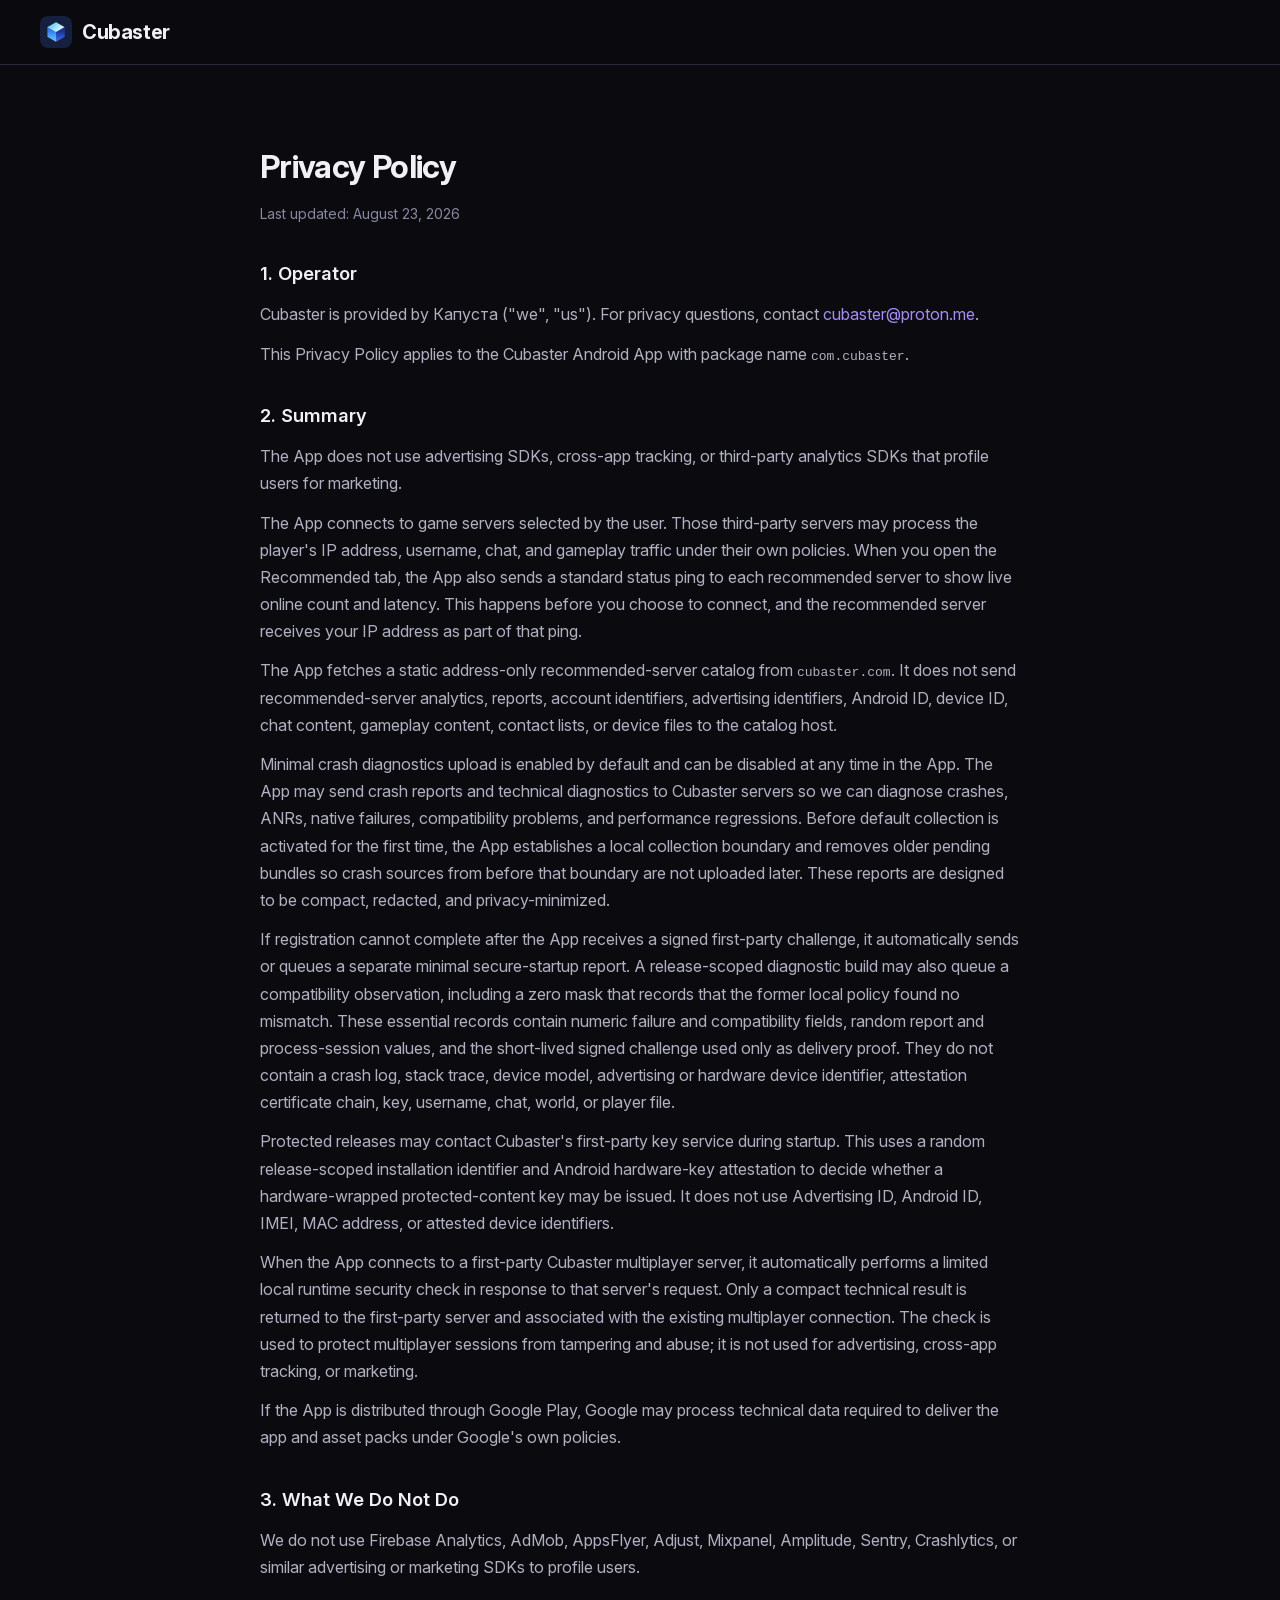
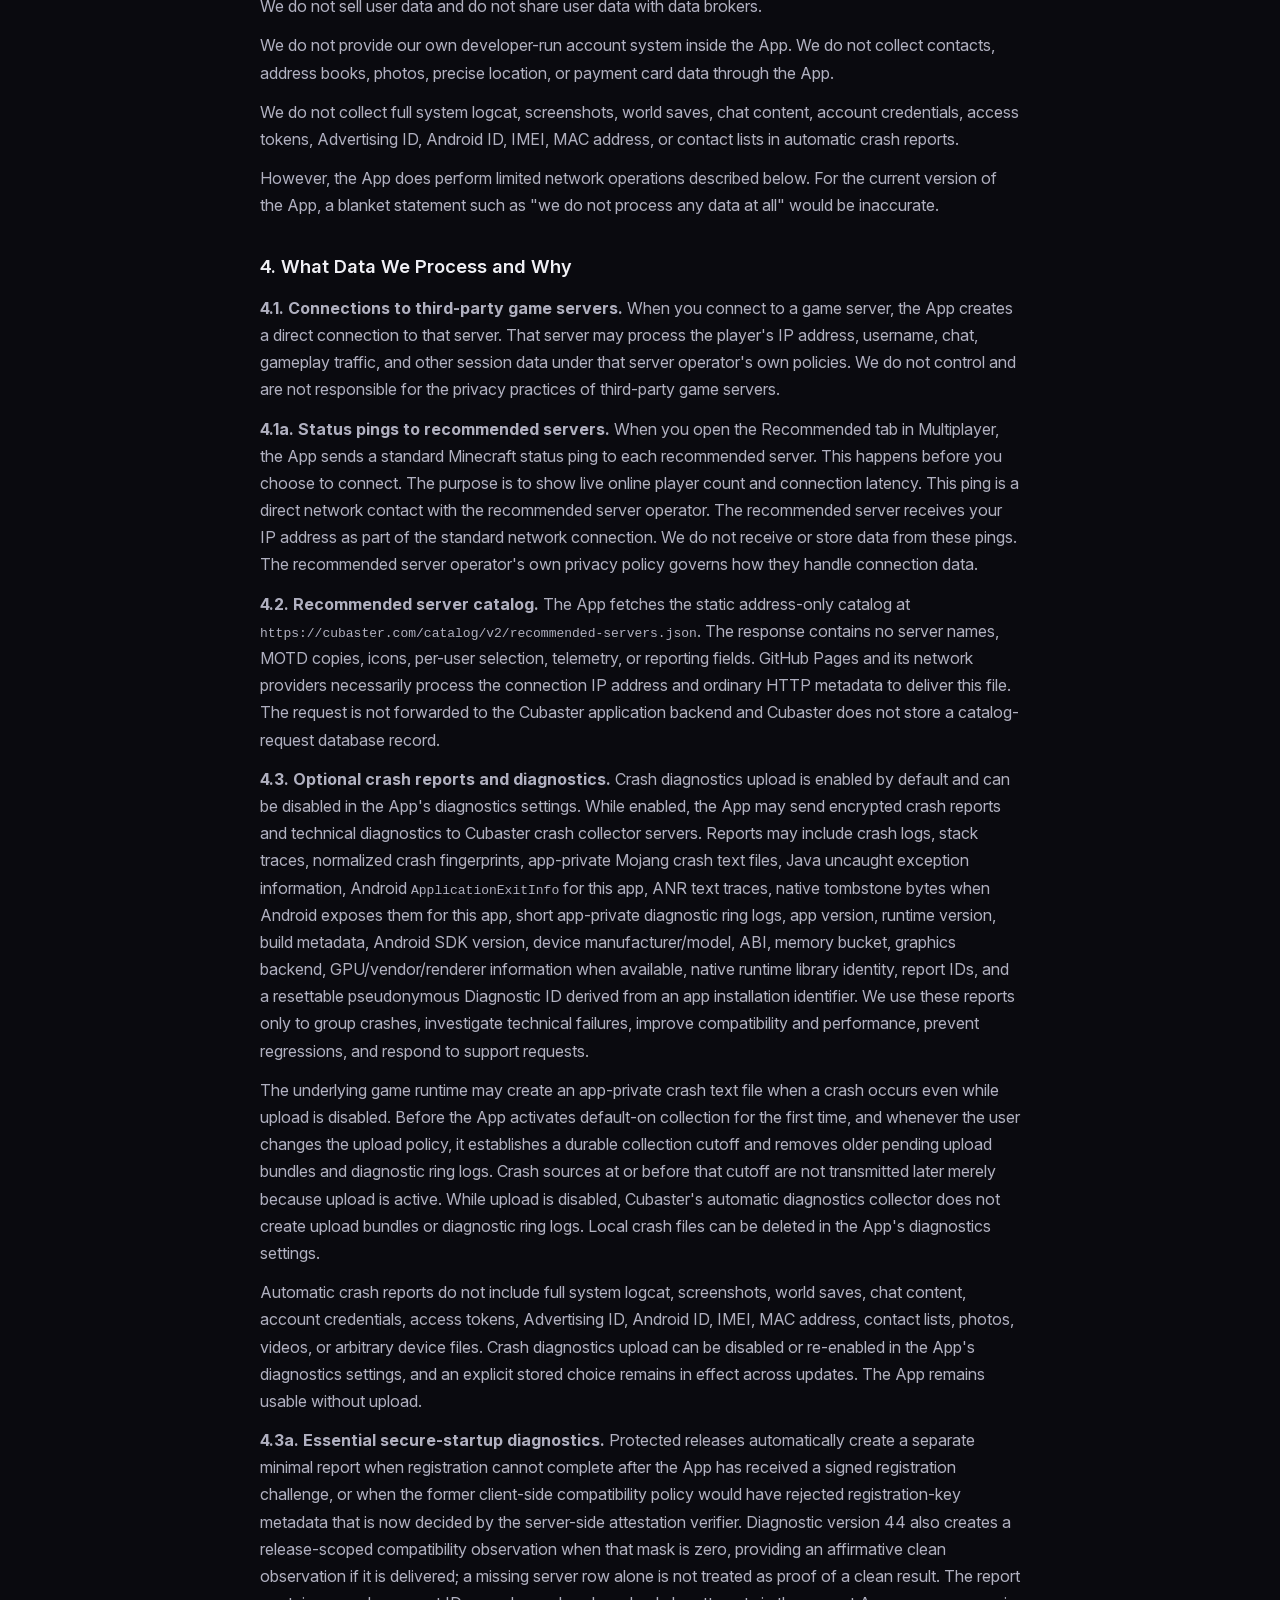
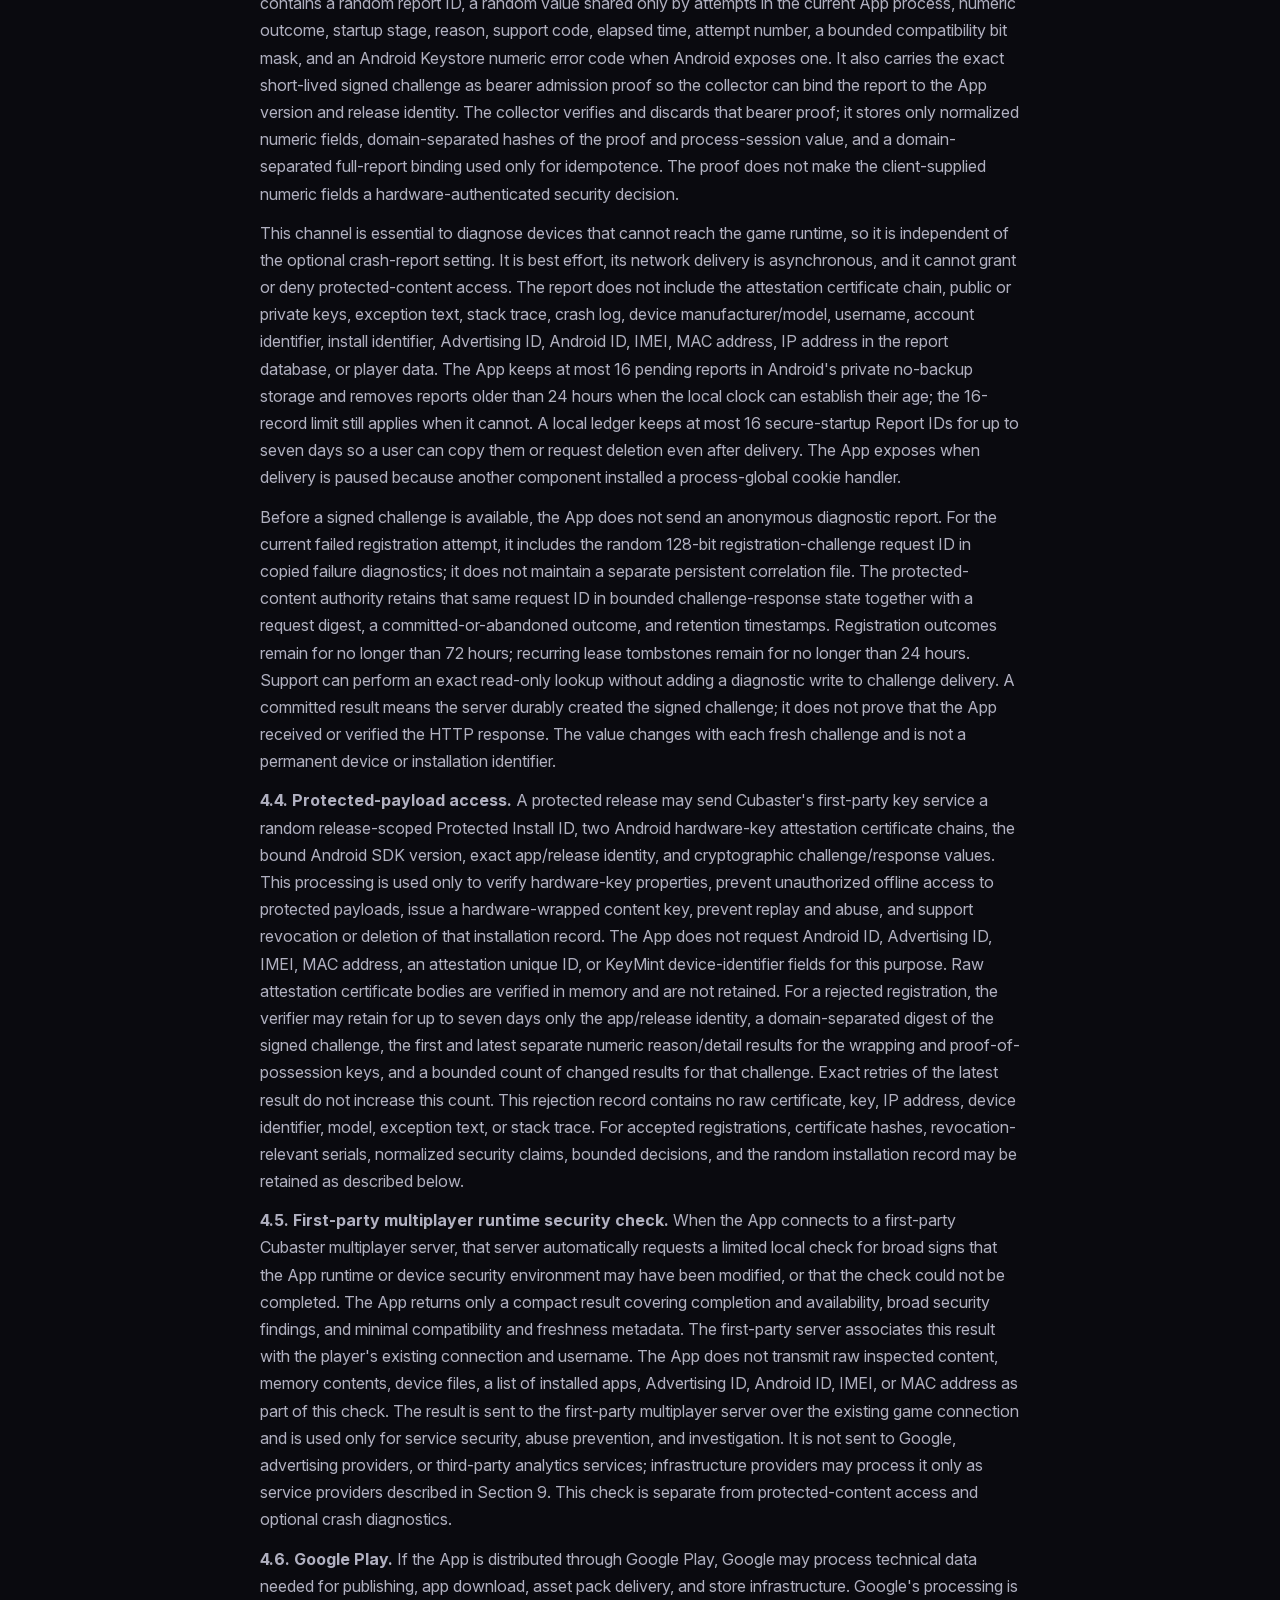
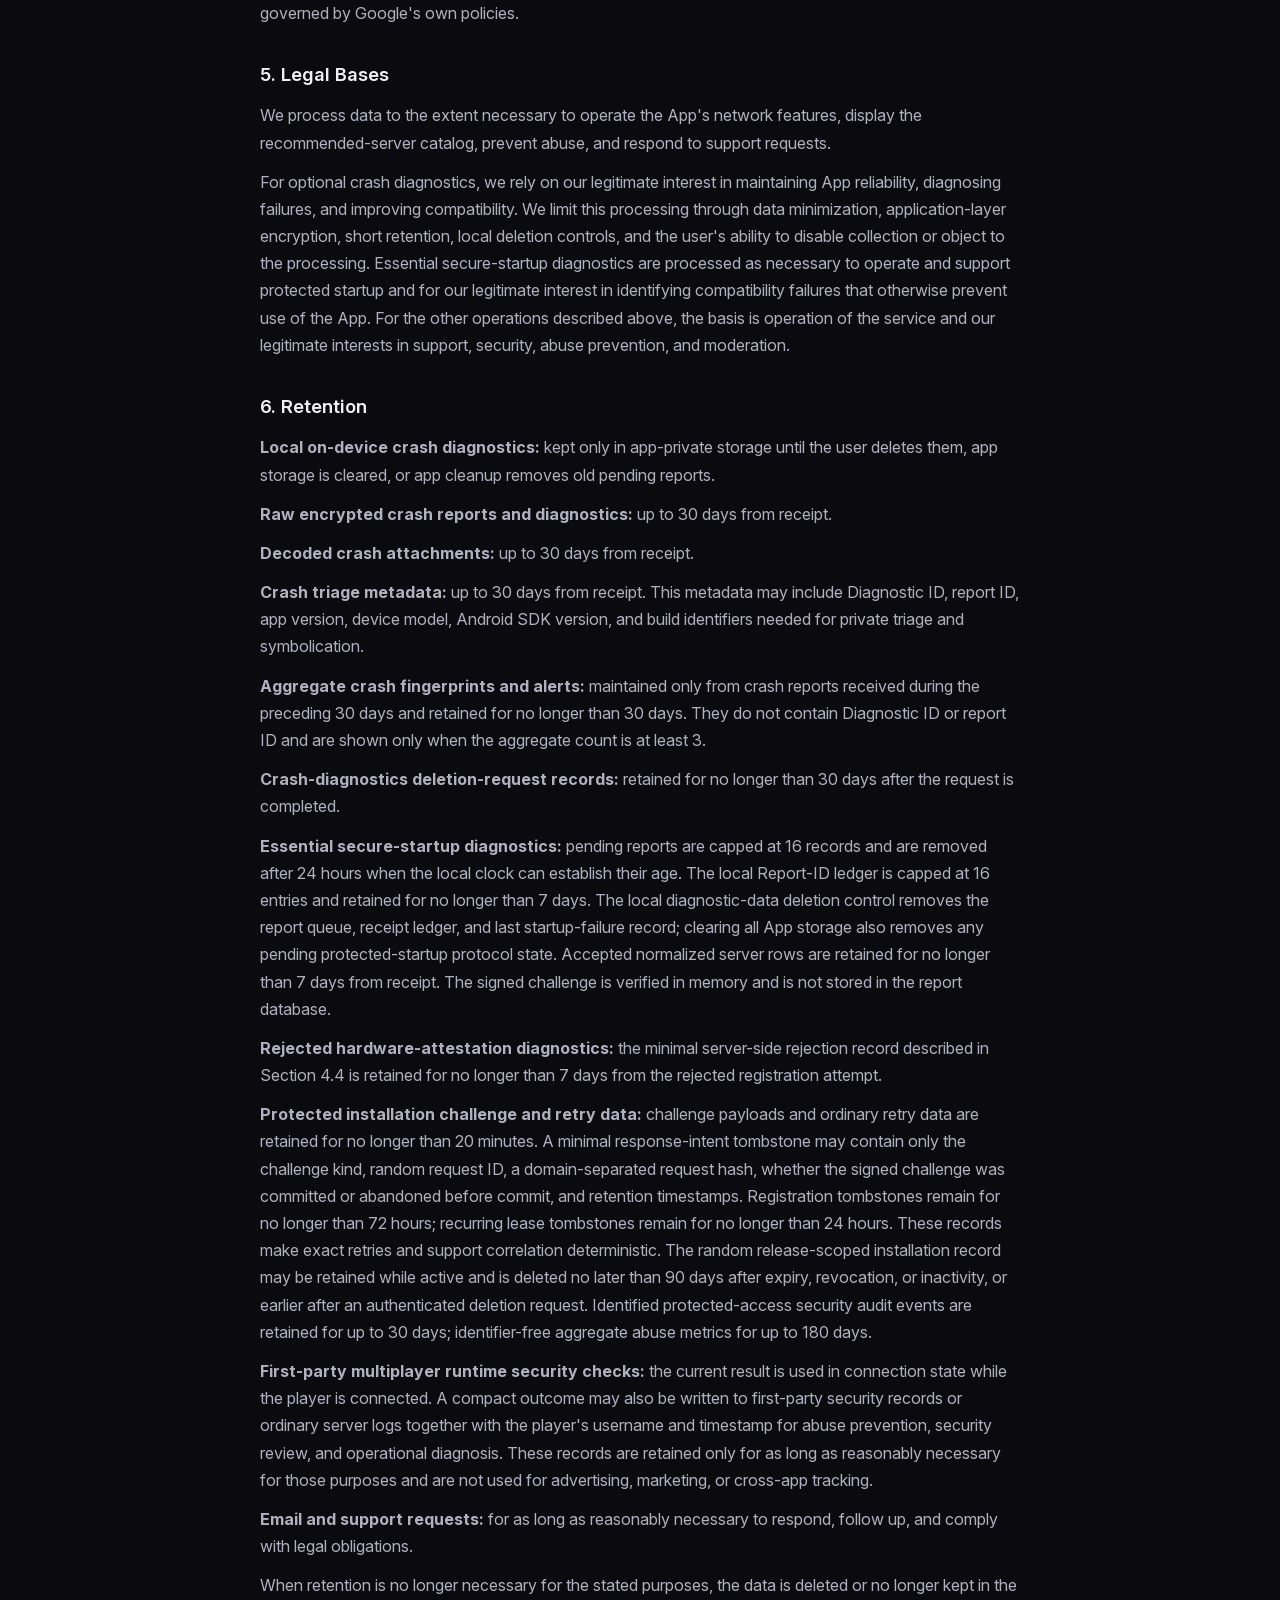
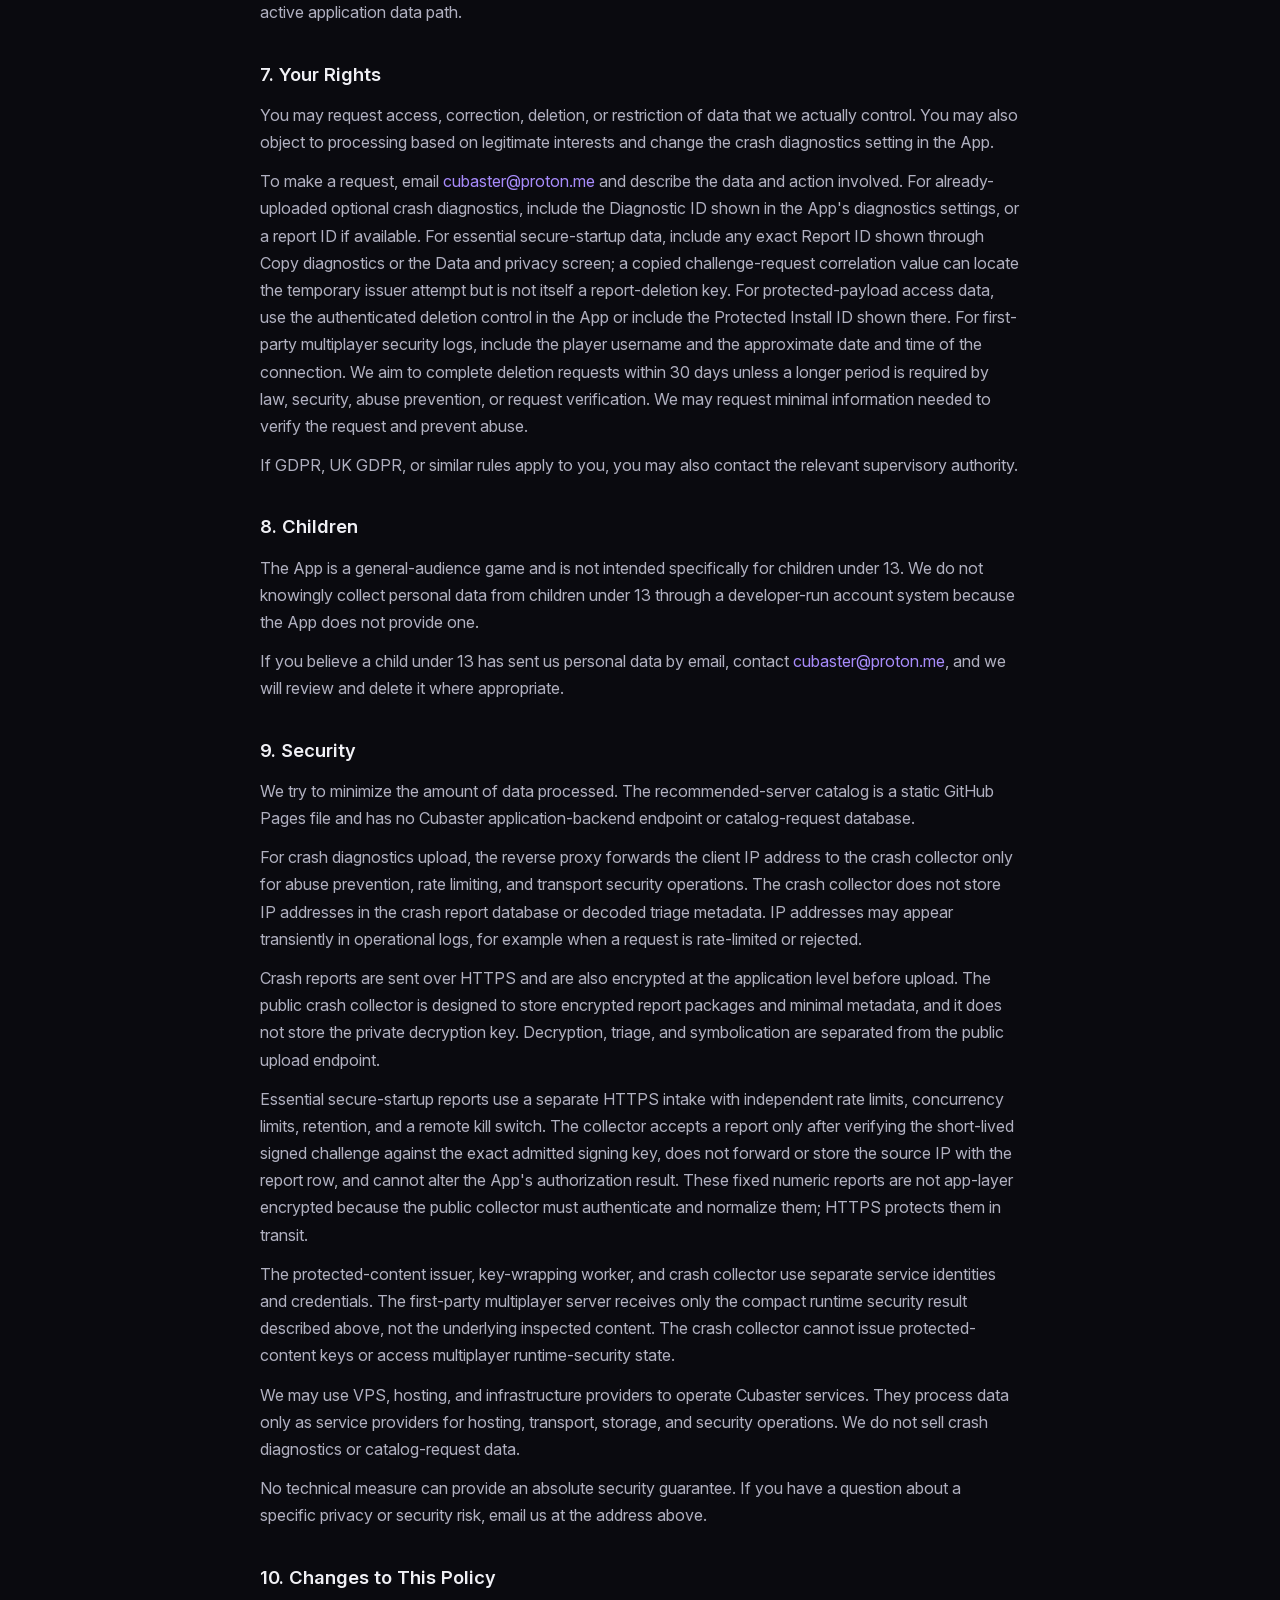
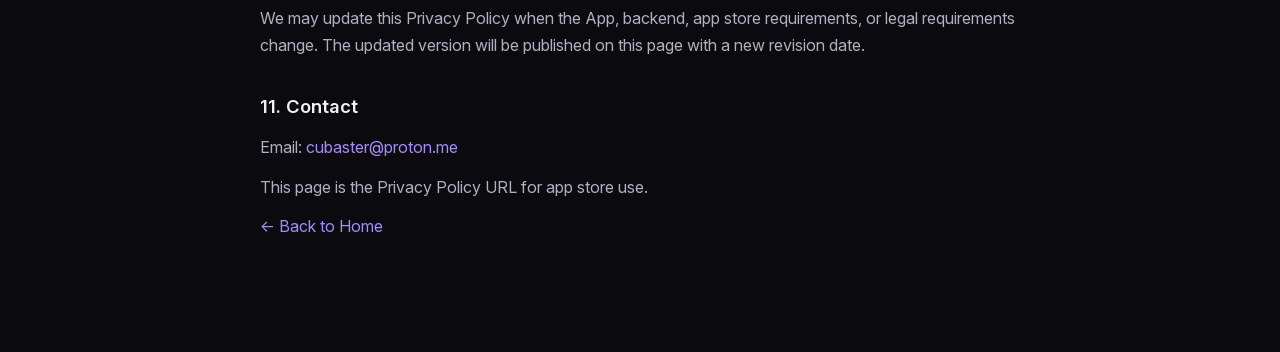
==== privacy/index.html @ ef4e0b47 "Publish default-on crash diagnostics policy" ====
<!DOCTYPE html>
<html lang="en">
<head>
    <meta charset="UTF-8">
    <meta name="viewport" content="width=device-width, initial-scale=1.0">
    <title>Privacy Policy - Cubaster</title>
    <meta name="description" content="Privacy Policy for the Cubaster mobile client.">
    <meta name="theme-color" content="#7c5cff">
    <link rel="canonical" href="https://cubaster.com/privacy">
    <link rel="icon" type="image/png" sizes="192x192" href="/img/favicon.png">
    <link rel="preload" href="/fonts/InterVariable.woff2" as="font" type="font/woff2" crossorigin>
    <link rel="stylesheet" href="/css/style.css">
</head>
<body>

<nav class="nav">
    <div class="nav-inner">
        <a href="/" class="nav-logo"><img src="/img/icon.png" alt="" class="nav-icon" width="32" height="32">Cubaster</a>
    </div>
</nav>

<main class="section legal">
    <div class="legal-inner">
        <h1>Privacy Policy</h1>
        <p class="legal-meta">Last updated: August 23, 2026</p>

        <h2>1. Operator</h2>
        <p>Cubaster is provided by Капуста ("we", "us"). For privacy questions, contact <a href="mailto:cubaster@proton.me">cubaster@proton.me</a>.</p>
        <p>This Privacy Policy applies to the Cubaster Android App with package name <code>com.cubaster</code>.</p>

        <h2>2. Summary</h2>
        <p>The App does not use advertising SDKs, cross-app tracking, or third-party analytics SDKs that profile users for marketing.</p>
        <p>The App connects to game servers selected by the user. Those third-party servers may process the player's IP address, username, chat, and gameplay traffic under their own policies. When you open the Recommended tab, the App also sends a standard status ping to each recommended server to show live online count and latency. This happens before you choose to connect, and the recommended server receives your IP address as part of that ping.</p>
        <p>The App fetches a static address-only recommended-server catalog from <code>cubaster.com</code>. It does not send recommended-server analytics, reports, account identifiers, advertising identifiers, Android ID, device ID, chat content, gameplay content, contact lists, or device files to the catalog host.</p>
        <p>Minimal crash diagnostics upload is enabled by default and can be disabled at any time in the App. The App may send crash reports and technical diagnostics to Cubaster servers so we can diagnose crashes, ANRs, native failures, compatibility problems, and performance regressions. Before default collection is activated for the first time, the App establishes a local collection boundary and removes older pending bundles so crash sources from before that boundary are not uploaded later. These reports are designed to be compact, redacted, and privacy-minimized.</p>
        <p>If registration cannot complete after the App receives a signed first-party challenge, it automatically sends or queues a separate minimal secure-startup report. A release-scoped diagnostic build may also queue a compatibility observation, including a zero mask that records that the former local policy found no mismatch. These essential records contain numeric failure and compatibility fields, random report and process-session values, and the short-lived signed challenge used only as delivery proof. They do not contain a crash log, stack trace, device model, advertising or hardware device identifier, attestation certificate chain, key, username, chat, world, or player file.</p>
        <p>Protected releases may contact Cubaster's first-party key service during startup. This uses a random release-scoped installation identifier and Android hardware-key attestation to decide whether a hardware-wrapped protected-content key may be issued. It does not use Advertising ID, Android ID, IMEI, MAC address, or attested device identifiers.</p>
        <p>When the App connects to a first-party Cubaster multiplayer server, it automatically performs a limited local runtime security check in response to that server's request. Only a compact technical result is returned to the first-party server and associated with the existing multiplayer connection. The check is used to protect multiplayer sessions from tampering and abuse; it is not used for advertising, cross-app tracking, or marketing.</p>
        <p>If the App is distributed through Google Play, Google may process technical data required to deliver the app and asset packs under Google's own policies.</p>

        <h2>3. What We Do Not Do</h2>
        <p>We do not use Firebase Analytics, AdMob, AppsFlyer, Adjust, Mixpanel, Amplitude, Sentry, Crashlytics, or similar advertising or marketing SDKs to profile users.</p>
        <p>We do not sell user data and do not share user data with data brokers.</p>
        <p>We do not provide our own developer-run account system inside the App. We do not collect contacts, address books, photos, precise location, or payment card data through the App.</p>
        <p>We do not collect full system logcat, screenshots, world saves, chat content, account credentials, access tokens, Advertising ID, Android ID, IMEI, MAC address, or contact lists in automatic crash reports.</p>
        <p>However, the App does perform limited network operations described below. For the current version of the App, a blanket statement such as "we do not process any data at all" would be inaccurate.</p>

        <h2>4. What Data We Process and Why</h2>
        <p><strong>4.1. Connections to third-party game servers.</strong> When you connect to a game server, the App creates a direct connection to that server. That server may process the player's IP address, username, chat, gameplay traffic, and other session data under that server operator's own policies. We do not control and are not responsible for the privacy practices of third-party game servers.</p>
        <p><strong>4.1a. Status pings to recommended servers.</strong> When you open the Recommended tab in Multiplayer, the App sends a standard Minecraft status ping to each recommended server. This happens before you choose to connect. The purpose is to show live online player count and connection latency. This ping is a direct network contact with the recommended server operator. The recommended server receives your IP address as part of the standard network connection. We do not receive or store data from these pings. The recommended server operator's own privacy policy governs how they handle connection data.</p>
        <p><strong>4.2. Recommended server catalog.</strong> The App fetches the static address-only catalog at <code>https://cubaster.com/catalog/v2/recommended-servers.json</code>. The response contains no server names, MOTD copies, icons, per-user selection, telemetry, or reporting fields. GitHub Pages and its network providers necessarily process the connection IP address and ordinary HTTP metadata to deliver this file. The request is not forwarded to the Cubaster application backend and Cubaster does not store a catalog-request database record.</p>
        <p><strong>4.3. Optional crash reports and diagnostics.</strong> Crash diagnostics upload is enabled by default and can be disabled in the App's diagnostics settings. While enabled, the App may send encrypted crash reports and technical diagnostics to Cubaster crash collector servers. Reports may include crash logs, stack traces, normalized crash fingerprints, app-private Mojang crash text files, Java uncaught exception information, Android <code>ApplicationExitInfo</code> for this app, ANR text traces, native tombstone bytes when Android exposes them for this app, short app-private diagnostic ring logs, app version, runtime version, build metadata, Android SDK version, device manufacturer/model, ABI, memory bucket, graphics backend, GPU/vendor/renderer information when available, native runtime library identity, report IDs, and a resettable pseudonymous Diagnostic ID derived from an app installation identifier. We use these reports only to group crashes, investigate technical failures, improve compatibility and performance, prevent regressions, and respond to support requests.</p>
        <p>The underlying game runtime may create an app-private crash text file when a crash occurs even while upload is disabled. Before the App activates default-on collection for the first time, and whenever the user changes the upload policy, it establishes a durable collection cutoff and removes older pending upload bundles and diagnostic ring logs. Crash sources at or before that cutoff are not transmitted later merely because upload is active. While upload is disabled, Cubaster's automatic diagnostics collector does not create upload bundles or diagnostic ring logs. Local crash files can be deleted in the App's diagnostics settings.</p>
        <p>Automatic crash reports do not include full system logcat, screenshots, world saves, chat content, account credentials, access tokens, Advertising ID, Android ID, IMEI, MAC address, contact lists, photos, videos, or arbitrary device files. Crash diagnostics upload can be disabled or re-enabled in the App's diagnostics settings, and an explicit stored choice remains in effect across updates. The App remains usable without upload.</p>
        <p><strong>4.3a. Essential secure-startup diagnostics.</strong> Protected releases automatically create a separate minimal report when registration cannot complete after the App has received a signed registration challenge, or when the former client-side compatibility policy would have rejected registration-key metadata that is now decided by the server-side attestation verifier. Diagnostic version 44 also creates a release-scoped compatibility observation when that mask is zero, providing an affirmative clean observation if it is delivered; a missing server row alone is not treated as proof of a clean result. The report contains a random report ID, a random value shared only by attempts in the current App process, numeric outcome, startup stage, reason, support code, elapsed time, attempt number, a bounded compatibility bit mask, and an Android Keystore numeric error code when Android exposes one. It also carries the exact short-lived signed challenge as bearer admission proof so the collector can bind the report to the App version and release identity. The collector verifies and discards that bearer proof; it stores only normalized numeric fields, domain-separated hashes of the proof and process-session value, and a domain-separated full-report binding used only for idempotence. The proof does not make the client-supplied numeric fields a hardware-authenticated security decision.</p>
        <p>This channel is essential to diagnose devices that cannot reach the game runtime, so it is independent of the optional crash-report setting. It is best effort, its network delivery is asynchronous, and it cannot grant or deny protected-content access. The report does not include the attestation certificate chain, public or private keys, exception text, stack trace, crash log, device manufacturer/model, username, account identifier, install identifier, Advertising ID, Android ID, IMEI, MAC address, IP address in the report database, or player data. The App keeps at most 16 pending reports in Android's private no-backup storage and removes reports older than 24 hours when the local clock can establish their age; the 16-record limit still applies when it cannot. A local ledger keeps at most 16 secure-startup Report IDs for up to seven days so a user can copy them or request deletion even after delivery. The App exposes when delivery is paused because another component installed a process-global cookie handler.</p>
        <p>Before a signed challenge is available, the App does not send an anonymous diagnostic report. For the current failed registration attempt, it includes the random 128-bit registration-challenge request ID in copied failure diagnostics; it does not maintain a separate persistent correlation file. The protected-content authority retains that same request ID in bounded challenge-response state together with a request digest, a committed-or-abandoned outcome, and retention timestamps. Registration outcomes remain for no longer than 72 hours; recurring lease tombstones remain for no longer than 24 hours. Support can perform an exact read-only lookup without adding a diagnostic write to challenge delivery. A committed result means the server durably created the signed challenge; it does not prove that the App received or verified the HTTP response. The value changes with each fresh challenge and is not a permanent device or installation identifier.</p>
        <p><strong>4.4. Protected-payload access.</strong> A protected release may send Cubaster's first-party key service a random release-scoped Protected Install ID, two Android hardware-key attestation certificate chains, the bound Android SDK version, exact app/release identity, and cryptographic challenge/response values. This processing is used only to verify hardware-key properties, prevent unauthorized offline access to protected payloads, issue a hardware-wrapped content key, prevent replay and abuse, and support revocation or deletion of that installation record. The App does not request Android ID, Advertising ID, IMEI, MAC address, an attestation unique ID, or KeyMint device-identifier fields for this purpose. Raw attestation certificate bodies are verified in memory and are not retained. For a rejected registration, the verifier may retain for up to seven days only the app/release identity, a domain-separated digest of the signed challenge, the first and latest separate numeric reason/detail results for the wrapping and proof-of-possession keys, and a bounded count of changed results for that challenge. Exact retries of the latest result do not increase this count. This rejection record contains no raw certificate, key, IP address, device identifier, model, exception text, or stack trace. For accepted registrations, certificate hashes, revocation-relevant serials, normalized security claims, bounded decisions, and the random installation record may be retained as described below.</p>
        <p><strong>4.5. First-party multiplayer runtime security check.</strong> When the App connects to a first-party Cubaster multiplayer server, that server automatically requests a limited local check for broad signs that the App runtime or device security environment may have been modified, or that the check could not be completed. The App returns only a compact result covering completion and availability, broad security findings, and minimal compatibility and freshness metadata. The first-party server associates this result with the player's existing connection and username. The App does not transmit raw inspected content, memory contents, device files, a list of installed apps, Advertising ID, Android ID, IMEI, or MAC address as part of this check. The result is sent to the first-party multiplayer server over the existing game connection and is used only for service security, abuse prevention, and investigation. It is not sent to Google, advertising providers, or third-party analytics services; infrastructure providers may process it only as service providers described in Section 9. This check is separate from protected-content access and optional crash diagnostics.</p>
        <p><strong>4.6. Google Play.</strong> If the App is distributed through Google Play, Google may process technical data needed for publishing, app download, asset pack delivery, and store infrastructure. Google's processing is governed by Google's own policies.</p>

        <h2>5. Legal Bases</h2>
        <p>We process data to the extent necessary to operate the App's network features, display the recommended-server catalog, prevent abuse, and respond to support requests.</p>
        <p>For optional crash diagnostics, we rely on our legitimate interest in maintaining App reliability, diagnosing failures, and improving compatibility. We limit this processing through data minimization, application-layer encryption, short retention, local deletion controls, and the user's ability to disable collection or object to the processing. Essential secure-startup diagnostics are processed as necessary to operate and support protected startup and for our legitimate interest in identifying compatibility failures that otherwise prevent use of the App. For the other operations described above, the basis is operation of the service and our legitimate interests in support, security, abuse prevention, and moderation.</p>

        <h2>6. Retention</h2>
        <p><strong>Local on-device crash diagnostics:</strong> kept only in app-private storage until the user deletes them, app storage is cleared, or app cleanup removes old pending reports.</p>
        <p><strong>Raw encrypted crash reports and diagnostics:</strong> up to 30 days from receipt.</p>
        <p><strong>Decoded crash attachments:</strong> up to 30 days from receipt.</p>
        <p><strong>Crash triage metadata:</strong> up to 30 days from receipt. This metadata may include Diagnostic ID, report ID, app version, device model, Android SDK version, and build identifiers needed for private triage and symbolication.</p>
        <p><strong>Aggregate crash fingerprints and alerts:</strong> maintained only from crash reports received during the preceding 30 days and retained for no longer than 30 days. They do not contain Diagnostic ID or report ID and are shown only when the aggregate count is at least 3.</p>
        <p><strong>Crash-diagnostics deletion-request records:</strong> retained for no longer than 30 days after the request is completed.</p>
        <p><strong>Essential secure-startup diagnostics:</strong> pending reports are capped at 16 records and are removed after 24 hours when the local clock can establish their age. The local Report-ID ledger is capped at 16 entries and retained for no longer than 7 days. The local diagnostic-data deletion control removes the report queue, receipt ledger, and last startup-failure record; clearing all App storage also removes any pending protected-startup protocol state. Accepted normalized server rows are retained for no longer than 7 days from receipt. The signed challenge is verified in memory and is not stored in the report database.</p>
        <p><strong>Rejected hardware-attestation diagnostics:</strong> the minimal server-side rejection record described in Section 4.4 is retained for no longer than 7 days from the rejected registration attempt.</p>
        <p><strong>Protected installation challenge and retry data:</strong> challenge payloads and ordinary retry data are retained for no longer than 20 minutes. A minimal response-intent tombstone may contain only the challenge kind, random request ID, a domain-separated request hash, whether the signed challenge was committed or abandoned before commit, and retention timestamps. Registration tombstones remain for no longer than 72 hours; recurring lease tombstones remain for no longer than 24 hours. These records make exact retries and support correlation deterministic. The random release-scoped installation record may be retained while active and is deleted no later than 90 days after expiry, revocation, or inactivity, or earlier after an authenticated deletion request. Identified protected-access security audit events are retained for up to 30 days; identifier-free aggregate abuse metrics for up to 180 days.</p>
        <p><strong>First-party multiplayer runtime security checks:</strong> the current result is used in connection state while the player is connected. A compact outcome may also be written to first-party security records or ordinary server logs together with the player's username and timestamp for abuse prevention, security review, and operational diagnosis. These records are retained only for as long as reasonably necessary for those purposes and are not used for advertising, marketing, or cross-app tracking.</p>
        <p><strong>Email and support requests:</strong> for as long as reasonably necessary to respond, follow up, and comply with legal obligations.</p>
        <p>When retention is no longer necessary for the stated purposes, the data is deleted or no longer kept in the active application data path.</p>

        <h2>7. Your Rights</h2>
        <p>You may request access, correction, deletion, or restriction of data that we actually control. You may also object to processing based on legitimate interests and change the crash diagnostics setting in the App.</p>
        <p>To make a request, email <a href="mailto:cubaster@proton.me">cubaster@proton.me</a> and describe the data and action involved. For already-uploaded optional crash diagnostics, include the Diagnostic ID shown in the App's diagnostics settings, or a report ID if available. For essential secure-startup data, include any exact Report ID shown through Copy diagnostics or the Data and privacy screen; a copied challenge-request correlation value can locate the temporary issuer attempt but is not itself a report-deletion key. For protected-payload access data, use the authenticated deletion control in the App or include the Protected Install ID shown there. For first-party multiplayer security logs, include the player username and the approximate date and time of the connection. We aim to complete deletion requests within 30 days unless a longer period is required by law, security, abuse prevention, or request verification. We may request minimal information needed to verify the request and prevent abuse.</p>
        <p>If GDPR, UK GDPR, or similar rules apply to you, you may also contact the relevant supervisory authority.</p>

        <h2>8. Children</h2>
        <p>The App is a general-audience game and is not intended specifically for children under 13. We do not knowingly collect personal data from children under 13 through a developer-run account system because the App does not provide one.</p>
        <p>If you believe a child under 13 has sent us personal data by email, contact <a href="mailto:cubaster@proton.me">cubaster@proton.me</a>, and we will review and delete it where appropriate.</p>

        <h2>9. Security</h2>
        <p>We try to minimize the amount of data processed. The recommended-server catalog is a static GitHub Pages file and has no Cubaster application-backend endpoint or catalog-request database.</p>
        <p>For crash diagnostics upload, the reverse proxy forwards the client IP address to the crash collector only for abuse prevention, rate limiting, and transport security operations. The crash collector does not store IP addresses in the crash report database or decoded triage metadata. IP addresses may appear transiently in operational logs, for example when a request is rate-limited or rejected.</p>
        <p>Crash reports are sent over HTTPS and are also encrypted at the application level before upload. The public crash collector is designed to store encrypted report packages and minimal metadata, and it does not store the private decryption key. Decryption, triage, and symbolication are separated from the public upload endpoint.</p>
        <p>Essential secure-startup reports use a separate HTTPS intake with independent rate limits, concurrency limits, retention, and a remote kill switch. The collector accepts a report only after verifying the short-lived signed challenge against the exact admitted signing key, does not forward or store the source IP with the report row, and cannot alter the App's authorization result. These fixed numeric reports are not app-layer encrypted because the public collector must authenticate and normalize them; HTTPS protects them in transit.</p>
        <p>The protected-content issuer, key-wrapping worker, and crash collector use separate service identities and credentials. The first-party multiplayer server receives only the compact runtime security result described above, not the underlying inspected content. The crash collector cannot issue protected-content keys or access multiplayer runtime-security state.</p>
        <p>We may use VPS, hosting, and infrastructure providers to operate Cubaster services. They process data only as service providers for hosting, transport, storage, and security operations. We do not sell crash diagnostics or catalog-request data.</p>
        <p>No technical measure can provide an absolute security guarantee. If you have a question about a specific privacy or security risk, email us at the address above.</p>

        <h2>10. Changes to This Policy</h2>
        <p>We may update this Privacy Policy when the App, backend, app store requirements, or legal requirements change. The updated version will be published on this page with a new revision date.</p>

        <h2>11. Contact</h2>
        <p>Email: <a href="mailto:cubaster@proton.me">cubaster@proton.me</a></p>
        <p>This page is the Privacy Policy URL for app store use.</p>

        <p><a href="/">&larr; Back to Home</a></p>
    </div>
</main>

</body>
</html>
---- css/style.css ----
@font-face {
    font-family: 'Inter';
    src: url('../fonts/InterVariable.woff2') format('woff2');
    font-weight: 100 900;
    font-style: normal;
    font-display: swap;
}

:root {
    --bg-primary: #0a0a0f;
    --bg-secondary: #12121a;
    --bg-card: #1a1a26;
    --bg-card-hover: #22222f;
    --accent: #7c5cff;
    --accent-glow: rgba(124, 92, 255, 0.3);
    --accent-light: #a78bfa;
    --text-primary: #f0f0f5;
    --text-secondary: #b0b0c0;
    --text-muted: #8888a0;
    --border: #2a2a3a;
    --success: #34d399;
    --radius: 12px;
    --radius-lg: 20px;
}

* {
    margin: 0;
    padding: 0;
    box-sizing: border-box;
}

html {
    scroll-behavior: smooth;
    overflow-x: hidden;
}

body {
    font-family: 'Inter', system-ui, -apple-system, 'Segoe UI', Roboto, sans-serif;
    background: var(--bg-primary);
    color: var(--text-primary);
    line-height: 1.6;
    overflow-x: hidden;
    -webkit-font-smoothing: antialiased;
    -moz-osx-font-smoothing: grayscale;
}

:focus-visible {
    outline: 2px solid var(--accent-light);
    outline-offset: 2px;
    border-radius: 4px;
}

@media (prefers-reduced-motion: reduce) {
    *,
    *::before,
    *::after {
        animation-duration: 0.01ms !important;
        animation-iteration-count: 1 !important;
        transition-duration: 0.01ms !important;
        scroll-behavior: auto !important;
    }
}

a {
    color: var(--accent-light);
    text-decoration: none;
    transition: color 0.2s;
}

a:hover {
    color: var(--accent);
}

/* --- NAV --- */
.nav {
    position: fixed;
    top: 0;
    left: 0;
    right: 0;
    z-index: 100;
    padding: 0 24px;
    background: rgba(10, 10, 15, 0.85);
    backdrop-filter: blur(20px);
    border-bottom: 1px solid var(--border);
}

.nav-inner {
    max-width: 1200px;
    margin: 0 auto;
    display: flex;
    align-items: center;
    justify-content: space-between;
    height: 64px;
}

.nav-logo {
    font-size: 1.25rem;
    font-weight: 700;
    color: var(--text-primary);
    letter-spacing: -0.02em;
    display: flex;
    align-items: center;
    gap: 10px;
}

.nav-icon {
    width: 32px;
    height: 32px;
    border-radius: 8px;
}

.nav-logo span {
    color: var(--accent);
}

.nav-links {
    display: flex;
    gap: 32px;
    list-style: none;
}

.nav-links a {
    color: var(--text-secondary);
    font-size: 0.9rem;
    font-weight: 500;
    transition: color 0.2s;
}

.nav-links a:hover {
    color: var(--text-primary);
}

.nav-cta {
    padding: 8px 20px;
    background: var(--accent);
    color: #fff !important;
    border-radius: 8px;
    font-weight: 600;
    font-size: 0.875rem;
    transition: background 0.2s, transform 0.2s;
}

.nav-cta:hover {
    background: #6a4ae0;
    transform: translateY(-1px);
}

/* --- HERO --- */
.hero {
    padding: 118px 24px 72px;
    position: relative;
    overflow: hidden;
}

.hero::before {
    content: '';
    position: absolute;
    top: 0;
    left: 50%;
    transform: translateX(-50%);
    width: 800px;
    height: 800px;
    background: radial-gradient(circle, var(--accent-glow) 0%, transparent 70%);
    pointer-events: none;
    opacity: 0.4;
}

.hero-content {
    position: relative;
    max-width: 610px;
}

.hero-inner {
    position: relative;
    max-width: 1200px;
    margin: 0 auto;
    display: grid;
    grid-template-columns: minmax(0, 0.95fr) minmax(360px, 1.05fr);
    align-items: center;
    gap: 56px;
}

.hero-icon {
    width: 96px;
    height: 96px;
    border-radius: 24px;
    margin-bottom: 28px;
    box-shadow: 0 8px 32px rgba(0, 0, 0, 0.4);
}

.hero-badge {
    display: inline-block;
    padding: 6px 16px;
    background: rgba(124, 92, 255, 0.12);
    border: 1px solid rgba(124, 92, 255, 0.25);
    border-radius: 100px;
    font-size: 0.8rem;
    font-weight: 600;
    color: var(--accent-light);
    margin-bottom: 24px;
    letter-spacing: 0.02em;
}

.hero h1 {
    font-size: clamp(2.5rem, 6vw, 4rem);
    font-weight: 800;
    line-height: 1.1;
    letter-spacing: -0.03em;
    margin-bottom: 20px;
}

.hero h1 .gradient {
    background: linear-gradient(135deg, var(--accent-light), #c084fc, var(--accent));
    -webkit-background-clip: text;
    -webkit-text-fill-color: transparent;
    background-clip: text;
}

.hero p {
    font-size: 1.15rem;
    color: var(--text-secondary);
    max-width: 560px;
    margin: 0 0 40px;
    line-height: 1.7;
}

.hero-buttons {
    display: flex;
    gap: 16px;
    justify-content: flex-start;
    flex-wrap: wrap;
}

.btn-primary {
    display: inline-flex;
    align-items: center;
    gap: 8px;
    padding: 14px 32px;
    background: var(--accent);
    color: #fff;
    border-radius: 10px;
    font-weight: 600;
    font-size: 1rem;
    transition: all 0.2s;
    border: none;
    cursor: pointer;
}

.btn-primary:hover {
    background: #6a4ae0;
    transform: translateY(-2px);
    box-shadow: 0 8px 32px var(--accent-glow);
    color: #fff;
}

.btn-secondary {
    display: inline-flex;
    align-items: center;
    gap: 8px;
    padding: 14px 32px;
    background: var(--bg-card);
    color: var(--text-primary);
    border-radius: 10px;
    font-weight: 600;
    font-size: 1rem;
    border: 1px solid var(--border);
    transition: all 0.2s;
    cursor: pointer;
}

.btn-secondary:hover {
    background: var(--bg-card-hover);
    border-color: var(--accent);
    transform: translateY(-2px);
    color: var(--text-primary);
}

.hero-stats {
    display: flex;
    justify-content: flex-start;
    gap: 36px;
    margin-top: 46px;
    padding-top: 34px;
    border-top: 1px solid var(--border);
}

.hero-stat {
    text-align: center;
}

.hero-stat-value {
    font-size: 1.75rem;
    font-weight: 700;
    color: var(--text-primary);
}

.hero-stat-label {
    font-size: 0.8rem;
    color: var(--text-muted);
    margin-top: 4px;
    text-transform: uppercase;
    letter-spacing: 0.05em;
}

.hero-visual {
    position: relative;
}

.hero-preview-card {
    position: relative;
    padding: 14px;
    border: 1px solid rgba(124, 92, 255, 0.28);
    border-radius: 24px;
    background:
        linear-gradient(180deg, rgba(255, 255, 255, 0.055), rgba(255, 255, 255, 0.018)),
        rgba(20, 20, 31, 0.86);
    box-shadow: 0 34px 90px rgba(0, 0, 0, 0.38), 0 0 70px rgba(124, 92, 255, 0.15);
    overflow: hidden;
}

.hero-preview-card::before {
    content: '';
    position: absolute;
    inset: -1px;
    border-radius: inherit;
    background: radial-gradient(circle at 20% 0%, rgba(124, 92, 255, 0.22), transparent 38%);
    pointer-events: none;
}

.hero-preview-top,
.hero-preview-footer {
    position: relative;
    display: flex;
    align-items: center;
    gap: 10px;
    padding: 2px 4px 12px;
    color: var(--text-muted);
    font-size: 0.78rem;
    font-weight: 600;
}

.hero-preview-top strong {
    margin-left: auto;
    color: var(--success);
    font-size: 0.72rem;
    text-transform: uppercase;
    letter-spacing: 0.08em;
}

.hero-preview-dot {
    width: 8px;
    height: 8px;
    border-radius: 999px;
    background: var(--success);
    box-shadow: 0 0 18px rgba(52, 211, 153, 0.6);
}

.hero-preview-picture {
    position: relative;
    display: block;
}

.hero-preview-picture img {
    display: block;
    width: 100%;
    height: auto;
    border-radius: 16px;
    border: 1px solid rgba(255, 255, 255, 0.08);
    background: #050508;
}

.hero-preview-footer {
    justify-content: space-between;
    padding: 12px 4px 2px;
    font-size: 0.75rem;
}

/* --- EARLY ACCESS --- */
.early-access-section {
    padding: 40px 24px 100px;
}

.early-access-card {
    max-width: 760px;
    margin: 0 auto;
    background: var(--bg-card);
    border: 1px solid rgba(124, 92, 255, 0.3);
    border-radius: var(--radius-lg);
    padding: 48px;
    position: relative;
    overflow: hidden;
}

.ea-glow {
    position: absolute;
    top: -60%;
    left: 50%;
    transform: translateX(-50%);
    width: 500px;
    height: 300px;
    background: radial-gradient(circle, rgba(124, 92, 255, 0.15) 0%, transparent 70%);
    pointer-events: none;
}

.ea-content {
    position: relative;
    text-align: center;
}

.ea-label {
    display: inline-block;
    padding: 5px 14px;
    background: linear-gradient(135deg, rgba(124, 92, 255, 0.2), rgba(192, 132, 252, 0.2));
    border: 1px solid rgba(124, 92, 255, 0.35);
    border-radius: 100px;
    font-size: 0.75rem;
    font-weight: 700;
    color: var(--accent-light);
    text-transform: uppercase;
    letter-spacing: 0.08em;
    margin-bottom: 20px;
}

.ea-content h2 {
    font-size: 1.75rem;
    font-weight: 700;
    margin-bottom: 14px;
    letter-spacing: -0.02em;
}

.ea-content > p {
    color: var(--text-secondary);
    font-size: 1rem;
    max-width: 540px;
    margin: 0 auto 36px;
    line-height: 1.7;
}

.ea-perks {
    display: flex;
    flex-direction: column;
    gap: 16px;
    max-width: 400px;
    margin: 0 auto 36px;
    text-align: left;
}

.ea-perk {
    display: flex;
    align-items: flex-start;
    gap: 14px;
}

.ea-perk-icon {
    font-size: 1.25rem;
    flex-shrink: 0;
    width: 36px;
    height: 36px;
    display: flex;
    align-items: center;
    justify-content: center;
    background: rgba(124, 92, 255, 0.1);
    border-radius: 10px;
}

.ea-perk strong {
    display: block;
    font-size: 0.9rem;
    margin-bottom: 2px;
}

.ea-perk span {
    font-size: 0.825rem;
    color: var(--text-secondary);
}

/* --- SECTIONS --- */
.section {
    padding: 100px 24px;
}

.section-header {
    text-align: center;
    max-width: 600px;
    margin: 0 auto 64px;
}

.section-header h2 {
    font-size: 2rem;
    font-weight: 700;
    margin-bottom: 16px;
    letter-spacing: -0.02em;
}

.section-header p {
    color: var(--text-secondary);
    font-size: 1.05rem;
}

/* --- FEATURES --- */
.features-grid {
    max-width: 1200px;
    margin: 0 auto;
    display: grid;
    grid-template-columns: repeat(auto-fit, minmax(320px, 1fr));
    gap: 24px;
}

.feature-card {
    background: var(--bg-card);
    border: 1px solid var(--border);
    border-radius: var(--radius-lg);
    padding: 36px;
    transition: all 0.3s;
}

.feature-card:hover {
    border-color: var(--accent);
    transform: translateY(-4px);
    box-shadow: 0 12px 40px rgba(0, 0, 0, 0.3);
}

.feature-icon {
    width: 48px;
    height: 48px;
    background: rgba(124, 92, 255, 0.12);
    border-radius: 12px;
    display: flex;
    align-items: center;
    justify-content: center;
    font-size: 1.5rem;
    margin-bottom: 20px;
}

.feature-card h3 {
    font-size: 1.15rem;
    font-weight: 600;
    margin-bottom: 10px;
}

.feature-card p {
    color: var(--text-secondary);
    font-size: 0.925rem;
    line-height: 1.65;
}

/* --- SCREENSHOTS CAROUSEL --- */
.carousel-wrap {
    position: relative;
    max-width: 100%;
    display: flex;
    align-items: center;
    justify-content: center;
}

.carousel-viewport {
    overflow: hidden;
    width: 100%;
    max-width: 1100px;
    margin: 0 auto;
}

.carousel-track {
    display: flex;
    transition: transform 0.45s cubic-bezier(0.25, 0.1, 0.25, 1);
    will-change: transform;
    touch-action: pan-y;
    -webkit-user-select: none;
    user-select: none;
}

.carousel-slide {
    flex-shrink: 0;
    width: 60%;
    padding: 0 10px;
    box-sizing: border-box;
    transition: transform 0.45s ease, opacity 0.45s ease, filter 0.45s ease;
    transform: scale(0.85);
    opacity: 0.4;
    filter: brightness(0.5);
}

.carousel-slide.active {
    transform: scale(1);
    opacity: 1;
    filter: brightness(1);
}

.screenshot {
    width: 100%;
    height: auto;
    display: block;
    user-select: none;
    -webkit-user-drag: none;
    border-radius: var(--radius-lg);
    border: 1px solid var(--border);
}

.screenshot-picture {
    display: block;
}

.carousel-slide.active .screenshot {
    box-shadow: 0 12px 48px rgba(0, 0, 0, 0.5);
}

.carousel-arrow {
    position: absolute;
    top: 50%;
    transform: translateY(-50%);
    z-index: 10;
    width: 48px;
    height: 48px;
    border-radius: 50%;
    border: 1px solid var(--border);
    background: rgba(26, 26, 38, 0.85);
    backdrop-filter: blur(8px);
    color: var(--text-primary);
    font-size: 1.5rem;
    cursor: pointer;
    transition: all 0.2s;
    display: flex;
    align-items: center;
    justify-content: center;
    line-height: 1;
}

.carousel-arrow:hover {
    background: var(--bg-card-hover);
    border-color: var(--accent);
    color: var(--accent-light);
}

.carousel-prev { left: max(12px, calc(50% - 570px)); }
.carousel-next { right: max(12px, calc(50% - 570px)); }

.carousel-dots {
    display: flex;
    justify-content: center;
    gap: 8px;
    margin-top: 24px;
}

.carousel-dot {
    width: 8px;
    height: 8px;
    border-radius: 50%;
    background: var(--border);
    border: none;
    cursor: pointer;
    transition: background 0.2s, transform 0.2s;
    padding: 0;
}

.carousel-dot.active {
    background: var(--accent);
    transform: scale(1.3);
}

/* --- SERVERS --- */
.servers-section {
    background: var(--bg-secondary);
}

.servers-list {
    max-width: 1080px;
    margin: 0 auto;
    display: grid;
    grid-template-columns: repeat(2, minmax(0, 1fr));
    gap: 20px;
}

.server-card {
    --server-accent: var(--accent);
    --server-glow: rgba(124, 92, 255, 0.16);
    background: var(--bg-card);
    border: 1px solid var(--border);
    border-radius: var(--radius);
    padding: 22px 24px 24px;
    display: flex;
    flex-direction: column;
    gap: 14px;
    transition: border-color 0.2s, background 0.2s, transform 0.2s, box-shadow 0.2s;
    position: relative;
    overflow: hidden;
}

.server-card::before {
    content: '';
    position: absolute;
    inset: 0 auto 0 0;
    width: 3px;
    background: linear-gradient(180deg, var(--server-accent), transparent 82%);
}

.server-card::after {
    content: '';
    position: absolute;
    top: -72px;
    right: -42px;
    width: 180px;
    height: 180px;
    border-radius: 50%;
    background: var(--server-glow);
    filter: blur(8px);
    pointer-events: none;
}

.server-card:hover {
    border-color: rgba(255, 255, 255, 0.12);
    background: var(--bg-card-hover);
    transform: translateY(-2px);
    box-shadow: 0 20px 40px rgba(0, 0, 0, 0.22);
}

.server-card-zone {
    --server-accent: #f59e0b;
    --server-glow: rgba(245, 158, 11, 0.15);
}

.server-card-funtime {
    --server-accent: #ef4444;
    --server-glow: rgba(239, 68, 68, 0.16);
}

.server-card-reallyworld {
    --server-accent: #22c55e;
    --server-glow: rgba(34, 197, 94, 0.16);
}

.server-card-holyworld {
    --server-accent: #60a5fa;
    --server-glow: rgba(96, 165, 250, 0.16);
}

.server-head {
    display: flex;
    align-items: flex-start;
    justify-content: space-between;
    gap: 16px;
    flex-wrap: wrap;
    position: relative;
    z-index: 1;
}

.server-title-block {
    display: flex;
    flex: 1 1 260px;
    flex-direction: column;
    gap: 4px;
    min-width: 0;
}

.server-head h3 {
    font-size: 1.05rem;
    font-weight: 600;
}

.server-copy {
    color: var(--text-secondary);
    font-size: 0.92rem;
    max-width: 38ch;
}

.server-address {
    font-family: 'JetBrains Mono', 'Fira Code', monospace;
    font-size: 0.825rem;
    color: var(--accent-light);
    background: rgba(124, 92, 255, 0.08);
    padding: 6px 14px;
    border-radius: 8px;
    border: 1px solid rgba(124, 92, 255, 0.15);
    cursor: pointer;
    display: inline-flex;
    align-items: center;
    gap: 8px;
    font-weight: 500;
    transition: background 0.15s, border-color 0.15s, transform 0.15s, color 0.15s;
    position: relative;
    z-index: 1;
    overflow: visible;
}

.server-address:hover {
    background: rgba(124, 92, 255, 0.16);
    border-color: rgba(124, 92, 255, 0.35);
    transform: translateY(-1px);
}

.server-address:active {
    transform: translateY(0);
}

.server-address-hint {
    font-family: 'Inter', sans-serif;
    font-size: 0.7rem;
    color: var(--text-primary);
    font-weight: 500;
    opacity: 0;
    position: absolute;
    top: calc(100% + 8px);
    left: 50%;
    transform: translateX(-50%) translateY(-4px);
    white-space: nowrap;
    pointer-events: none;
    padding: 6px 10px;
    border-radius: 8px;
    border: 1px solid rgba(255, 255, 255, 0.08);
    background: rgba(8, 8, 14, 0.94);
    box-shadow: 0 12px 28px rgba(0, 0, 0, 0.28);
    transition: opacity 0.2s, transform 0.2s;
}

.server-address:hover .server-address-hint,
.server-address.copied .server-address-hint {
    opacity: 1;
    transform: translateX(-50%) translateY(0);
}

.server-address.copied {
    background: rgba(85, 255, 85, 0.12);
    border-color: rgba(85, 255, 85, 0.35);
    color: #7ef07e;
}

.server-address.copied .server-address-text::before {
    content: '✓ ';
}

.server-tags {
    display: flex;
    flex-wrap: wrap;
    gap: 8px;
    position: relative;
    z-index: 1;
}

.server-tag {
    padding: 6px 10px;
    border-radius: 999px;
    border: 1px solid rgba(255, 255, 255, 0.08);
    background: rgba(255, 255, 255, 0.04);
    color: var(--text-secondary);
    font-size: 0.74rem;
    font-weight: 600;
    letter-spacing: 0.02em;
}

.server-motd-shell {
    background: rgba(7, 7, 12, 0.38);
    border: 1px solid rgba(255, 255, 255, 0.05);
    border-radius: 10px;
    padding: 10px 12px 12px;
    position: relative;
    z-index: 1;
}

.server-motd {
    background: #111;
    border: 1px solid #222;
    border-radius: 8px;
    padding: 12px 16px;
    font-family: 'Minecraft', 'JetBrains Mono', 'Fira Code', monospace;
    font-size: 0.85rem;
    line-height: 1.5;
    color: #fff;
    white-space: pre-wrap;
    overflow-x: auto;
    text-shadow: 2px 2px 0 rgba(0, 0, 0, 0.45);
}

.server-motd:empty {
    display: none;
}

.motd-k {
    display: inline-block;
}

/* --- DOWNLOAD --- */
.download-section {
    text-align: center;
}

.download-card {
    max-width: 560px;
    margin: 0 auto;
    background: var(--bg-card);
    border: 1px solid var(--border);
    border-radius: var(--radius-lg);
    padding: 48px;
    position: relative;
    overflow: hidden;
}

.download-card::before {
    content: '';
    position: absolute;
    top: 0;
    left: 0;
    right: 0;
    height: 2px;
    background: linear-gradient(90deg, var(--accent), #c084fc, var(--accent));
}

.download-version {
    display: inline-block;
    padding: 4px 12px;
    background: rgba(52, 211, 153, 0.1);
    color: var(--success);
    border-radius: 6px;
    font-size: 0.8rem;
    font-weight: 600;
    margin-bottom: 20px;
}

.download-card h3 {
    font-size: 1.5rem;
    font-weight: 700;
    margin-bottom: 12px;
}

.download-card > p {
    color: var(--text-secondary);
    margin-bottom: 32px;
}

.download-steps {
    display: flex;
    flex-direction: column;
    gap: 14px;
    text-align: left;
    margin-bottom: 32px;
}

.download-step {
    display: flex;
    align-items: flex-start;
    gap: 16px;
    padding: 16px;
    background: rgba(255, 255, 255, 0.025);
    border: 1px solid rgba(255, 255, 255, 0.06);
    border-radius: 14px;
    transition: border-color 0.2s, background 0.2s, transform 0.2s;
}

.download-step:hover {
    background: rgba(124, 92, 255, 0.06);
    border-color: rgba(124, 92, 255, 0.22);
    transform: translateY(-1px);
}

.step-number {
    width: 36px;
    height: 36px;
    flex-shrink: 0;
    display: flex;
    align-items: center;
    justify-content: center;
    background: rgba(124, 92, 255, 0.12);
    border: 1px solid rgba(124, 92, 255, 0.25);
    border-radius: 50%;
    font-size: 0.875rem;
    font-weight: 700;
    color: var(--accent-light);
}

.step-text {
    display: flex;
    flex-direction: column;
    align-items: flex-start;
    gap: 5px;
    font-size: 0.925rem;
    color: var(--text-secondary);
    line-height: 1.5;
}

.step-text strong {
    color: var(--text-primary);
    font-size: 0.98rem;
    line-height: 1.35;
}

.step-label {
    display: inline-flex;
    align-items: center;
    padding: 3px 9px;
    border-radius: 999px;
    background: rgba(52, 211, 153, 0.1);
    border: 1px solid rgba(52, 211, 153, 0.2);
    color: var(--success);
    font-size: 0.68rem;
    font-weight: 800;
    line-height: 1;
    letter-spacing: 0.08em;
    text-transform: uppercase;
}

.step-text a {
    color: var(--accent-light);
    font-weight: 600;
}

.download-links {
    display: flex;
    flex-wrap: wrap;
    justify-content: center;
    align-items: center;
    gap: 10px;
    margin-top: 16px;
    font-size: 0.9rem;
}

.download-links a {
    color: var(--accent-light);
    font-weight: 600;
}

.download-links-sep {
    color: var(--text-muted);
}

.download-requirements {
    display: flex;
    gap: 24px;
    justify-content: center;
    margin-top: 24px;
    padding-top: 24px;
    border-top: 1px solid var(--border);
}

.download-req {
    font-size: 0.8rem;
    color: var(--text-muted);
}

.download-req strong {
    color: var(--text-secondary);
}

/* --- FAQ --- */
.faq-list {
    max-width: 700px;
    margin: 0 auto;
    display: flex;
    flex-direction: column;
    gap: 12px;
}

.faq-item {
    background: var(--bg-card);
    border: 1px solid var(--border);
    border-radius: var(--radius);
    overflow: hidden;
}

.faq-question {
    width: 100%;
    padding: 20px 24px;
    display: flex;
    align-items: center;
    justify-content: space-between;
    background: none;
    border: none;
    color: var(--text-primary);
    font-size: 0.95rem;
    font-weight: 600;
    cursor: pointer;
    text-align: left;
    transition: color 0.2s;
}

.faq-question:hover {
    color: var(--accent-light);
}

.faq-chevron {
    font-size: 0.75rem;
    color: var(--text-muted);
    transition: transform 0.3s;
}

.faq-item.open .faq-chevron {
    transform: rotate(180deg);
}

.faq-answer {
    max-height: 0;
    overflow: hidden;
    transition: max-height 0.3s ease;
}

.faq-answer-inner {
    padding: 0 24px 20px;
    color: var(--text-secondary);
    font-size: 0.9rem;
    line-height: 1.7;
}

/* --- LEGAL --- */
.legal {
    padding-top: 140px;
}

.legal-inner {
    max-width: 760px;
    margin: 0 auto;
    color: var(--text-secondary);
    line-height: 1.7;
}

.legal-inner h1 {
    font-size: 2rem;
    font-weight: 700;
    color: var(--text-primary);
    letter-spacing: -0.02em;
    margin-bottom: 8px;
}

.legal-inner h2 {
    font-size: 1.15rem;
    font-weight: 600;
    color: var(--text-primary);
    margin: 32px 0 12px;
}

.legal-inner p {
    margin-bottom: 12px;
}

.legal-meta {
    color: var(--text-muted);
    font-size: 0.875rem;
    margin-bottom: 24px;
}

/* --- FOOTER --- */
.footer {
    border-top: 1px solid var(--border);
    padding: 48px 24px;
}

.footer-inner {
    max-width: 1200px;
    margin: 0 auto;
    display: flex;
    align-items: center;
    justify-content: space-between;
}

.footer-copy {
    color: var(--text-muted);
    font-size: 0.825rem;
}

.footer-links {
    display: flex;
    gap: 24px;
    list-style: none;
}

.footer-links a {
    color: var(--text-muted);
    font-size: 0.825rem;
    transition: color 0.2s;
}

.footer-links a:hover {
    color: var(--text-secondary);
}

/* --- MOBILE --- */
.mobile-menu-btn {
    display: none;
    background: none;
    border: none;
    color: var(--text-secondary);
    font-size: 1.5rem;
    cursor: pointer;
}

@media (max-width: 768px) {
    .nav {
        padding: 0 16px;
    }

    .nav-cta {
        display: none;
    }

    .nav-links {
        display: none;
    }

    .mobile-menu-btn {
        display: block;
    }

    .section {
        padding: 64px 16px;
    }

    .hero {
        padding: 96px 16px 54px;
    }

    .hero-inner {
        grid-template-columns: 1fr;
        gap: 34px;
        text-align: center;
    }

    .hero-content {
        max-width: none;
    }

    .hero p {
        margin-left: auto;
        margin-right: auto;
    }

    .hero-buttons {
        justify-content: center;
    }

    .hero-visual {
        order: 2;
    }

    .hero-preview-card {
        padding: 10px;
    }

    .download-card,
    .early-access-card {
        padding: 28px 20px;
    }

    .carousel-arrow {
        width: 36px;
        height: 36px;
        font-size: 1.2rem;
    }

    .carousel-prev { left: 4px; }
    .carousel-next { right: 4px; }

    .carousel-slide {
        width: 75%;
        transform: scale(0.88);
    }

    .nav-links.open {
        display: flex;
        flex-direction: column;
        position: absolute;
        top: 64px;
        left: 0;
        right: 0;
        background: rgba(10, 10, 15, 0.95);
        backdrop-filter: blur(20px);
        padding: 24px;
        gap: 20px;
        border-bottom: 1px solid var(--border);
    }

    .hero h1 {
        font-size: 2.25rem;
    }

    .hero-stats {
        flex-direction: column;
        gap: 24px;
        align-items: center;
        padding-top: 28px;
        margin-top: 34px;
    }

    .features-grid {
        grid-template-columns: 1fr;
    }

    .servers-list {
        grid-template-columns: 1fr;
    }

    .server-card {
        padding: 20px;
    }

    .footer-inner {
        flex-direction: column;
        gap: 24px;
        text-align: center;
    }

    .download-requirements {
        flex-direction: column;
        gap: 12px;
    }
}

@media (max-width: 420px) {
    .hero-buttons .btn-primary,
    .hero-buttons .btn-secondary {
        width: 100%;
        justify-content: center;
    }

    .hero-preview-top,
    .hero-preview-footer {
        font-size: 0.68rem;
    }
}
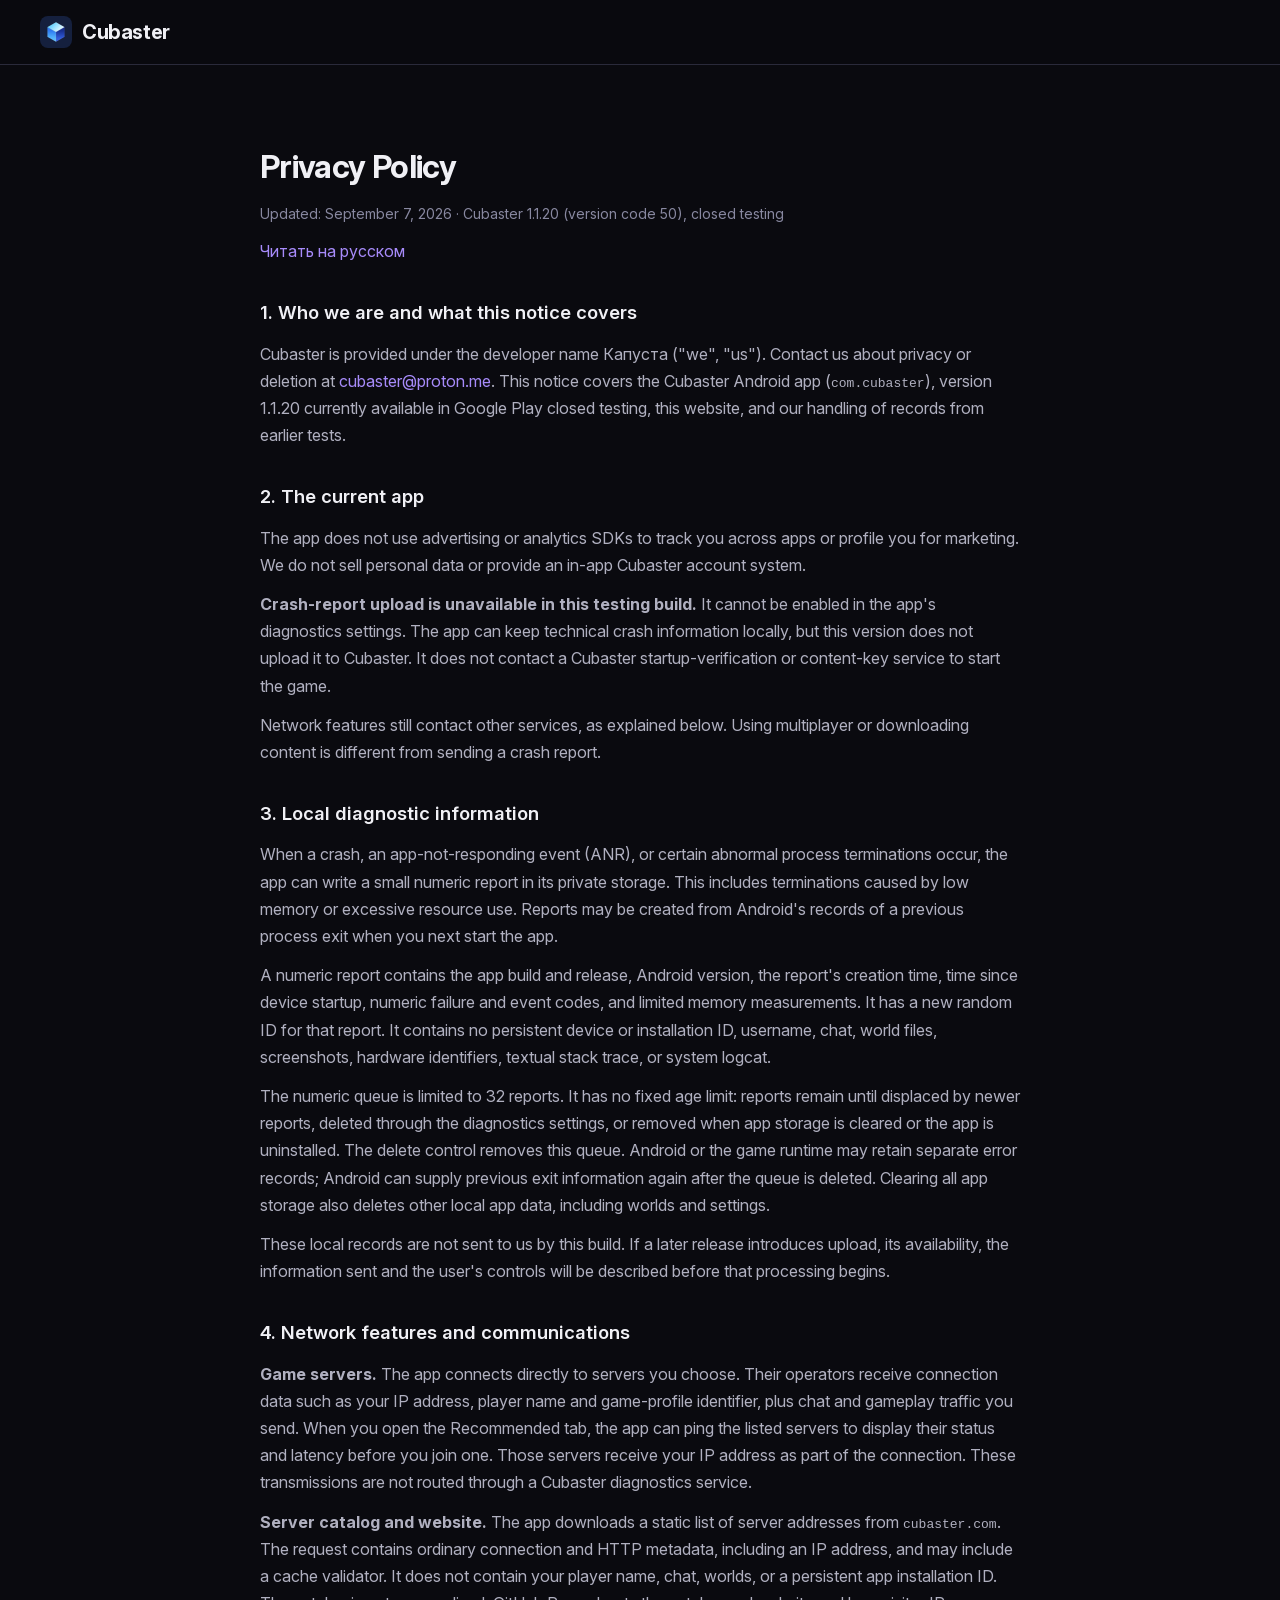
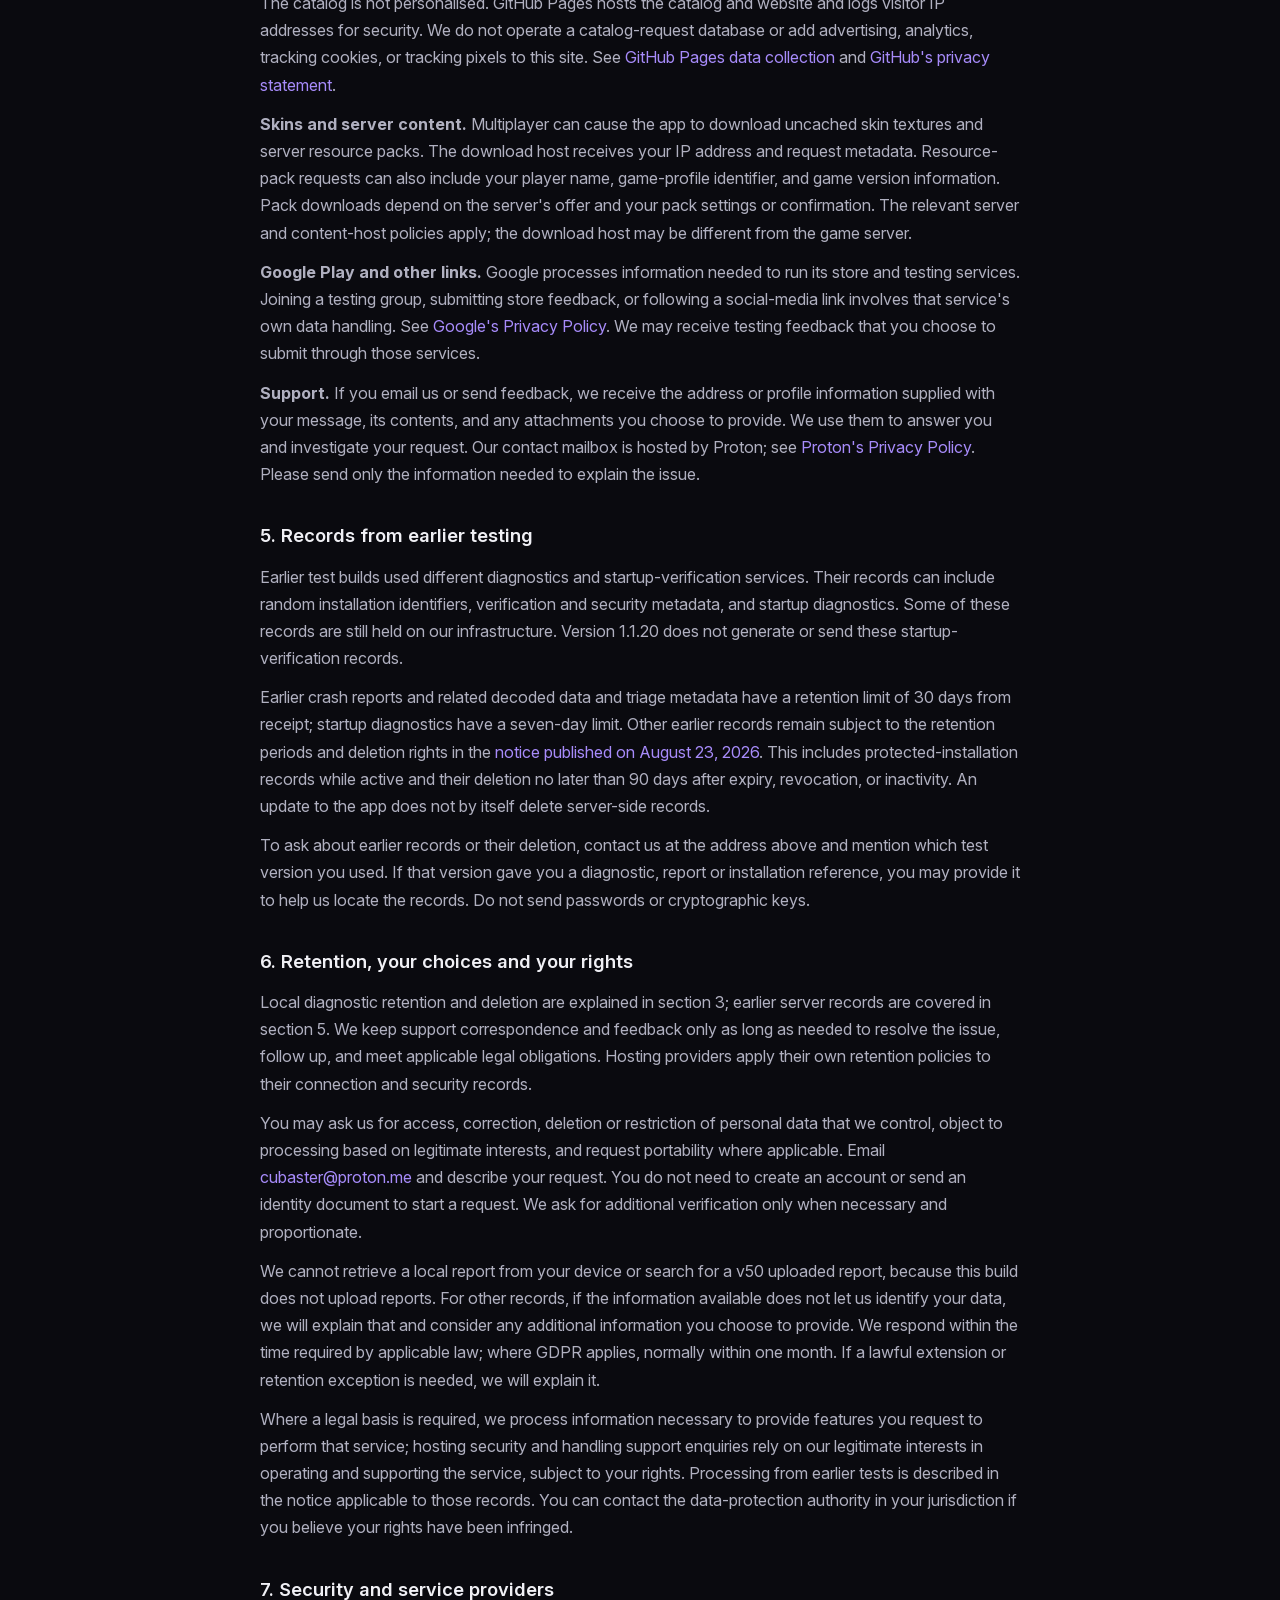
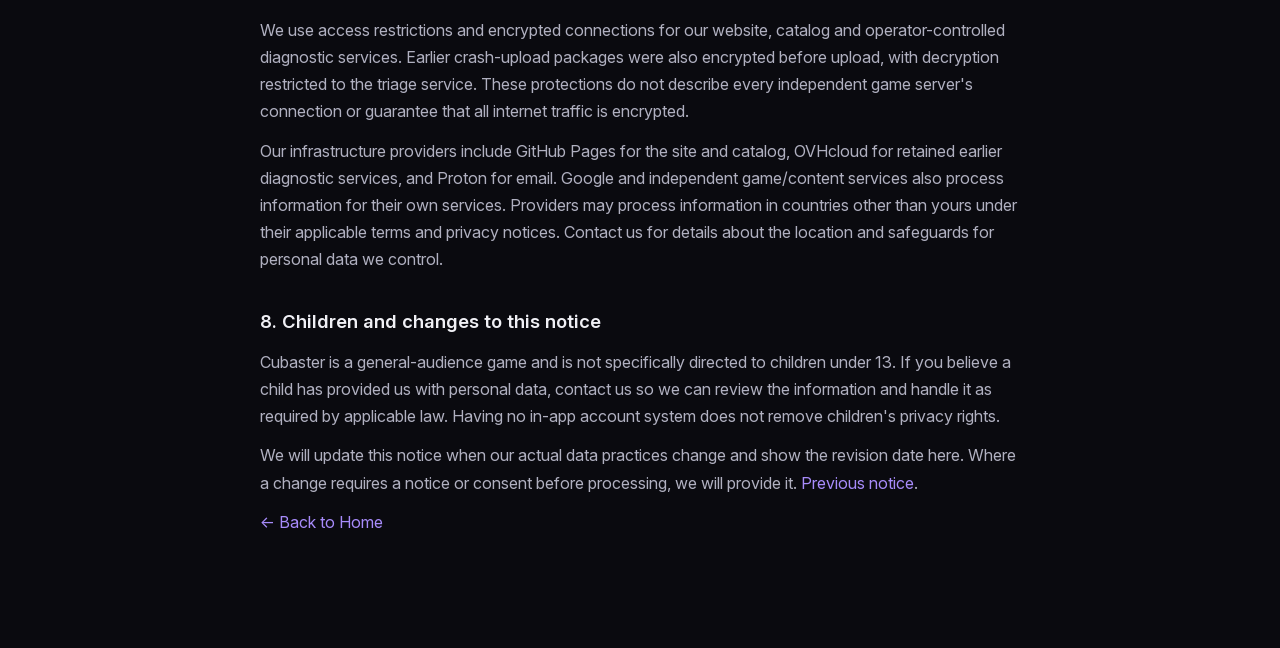
==== commit 784f3fd8: "Publish privacy policy for closed-test v50" ====
--- a/privacy/index.html
+++ b/privacy/index.html
@@ -3,108 +3,69 @@
 <head>
     <meta charset="UTF-8">
     <meta name="viewport" content="width=device-width, initial-scale=1.0">
-    <title>Privacy Policy - Cubaster</title>
-    <meta name="description" content="Privacy Policy for the Cubaster mobile client.">
+    <title>Privacy Policy — Cubaster</title>
+    <meta name="description" content="Privacy information for Cubaster 1.1.20 in Google Play closed testing.">
     <meta name="theme-color" content="#7c5cff">
     <link rel="canonical" href="https://cubaster.com/privacy">
+    <link rel="alternate" hreflang="en" href="https://cubaster.com/privacy">
+    <link rel="alternate" hreflang="ru" href="https://cubaster.com/privacy/ru">
     <link rel="icon" type="image/png" sizes="192x192" href="/img/favicon.png">
     <link rel="preload" href="/fonts/InterVariable.woff2" as="font" type="font/woff2" crossorigin>
     <link rel="stylesheet" href="/css/style.css">
 </head>
 <body>
-
 <nav class="nav">
     <div class="nav-inner">
         <a href="/" class="nav-logo"><img src="/img/icon.png" alt="" class="nav-icon" width="32" height="32">Cubaster</a>
     </div>
 </nav>
-
 <main class="section legal">
     <div class="legal-inner">
         <h1>Privacy Policy</h1>
-        <p class="legal-meta">Last updated: August 23, 2026</p>
+        <p class="legal-meta">Updated: September 7, 2026 · Cubaster 1.1.20 (version code 50), closed testing</p>
+        <p><a href="/privacy/ru" lang="ru" hreflang="ru">Читать на русском</a></p>
 
-        <h2>1. Operator</h2>
-        <p>Cubaster is provided by Капуста ("we", "us"). For privacy questions, contact <a href="mailto:cubaster@proton.me">cubaster@proton.me</a>.</p>
-        <p>This Privacy Policy applies to the Cubaster Android App with package name <code>com.cubaster</code>.</p>
+        <h2>1. Who we are and what this notice covers</h2>
+        <p>Cubaster is provided under the developer name Капуста ("we", "us"). Contact us about privacy or deletion at <a href="mailto:cubaster@proton.me">cubaster@proton.me</a>. This notice covers the Cubaster Android app (<code>com.cubaster</code>), version 1.1.20 currently available in Google Play closed testing, this website, and our handling of records from earlier tests.</p>
 
-        <h2>2. Summary</h2>
-        <p>The App does not use advertising SDKs, cross-app tracking, or third-party analytics SDKs that profile users for marketing.</p>
-        <p>The App connects to game servers selected by the user. Those third-party servers may process the player's IP address, username, chat, and gameplay traffic under their own policies. When you open the Recommended tab, the App also sends a standard status ping to each recommended server to show live online count and latency. This happens before you choose to connect, and the recommended server receives your IP address as part of that ping.</p>
-        <p>The App fetches a static address-only recommended-server catalog from <code>cubaster.com</code>. It does not send recommended-server analytics, reports, account identifiers, advertising identifiers, Android ID, device ID, chat content, gameplay content, contact lists, or device files to the catalog host.</p>
-        <p>Minimal crash diagnostics upload is enabled by default and can be disabled at any time in the App. The App may send crash reports and technical diagnostics to Cubaster servers so we can diagnose crashes, ANRs, native failures, compatibility problems, and performance regressions. Before default collection is activated for the first time, the App establishes a local collection boundary and removes older pending bundles so crash sources from before that boundary are not uploaded later. These reports are designed to be compact, redacted, and privacy-minimized.</p>
-        <p>If registration cannot complete after the App receives a signed first-party challenge, it automatically sends or queues a separate minimal secure-startup report. A release-scoped diagnostic build may also queue a compatibility observation, including a zero mask that records that the former local policy found no mismatch. These essential records contain numeric failure and compatibility fields, random report and process-session values, and the short-lived signed challenge used only as delivery proof. They do not contain a crash log, stack trace, device model, advertising or hardware device identifier, attestation certificate chain, key, username, chat, world, or player file.</p>
-        <p>Protected releases may contact Cubaster's first-party key service during startup. This uses a random release-scoped installation identifier and Android hardware-key attestation to decide whether a hardware-wrapped protected-content key may be issued. It does not use Advertising ID, Android ID, IMEI, MAC address, or attested device identifiers.</p>
-        <p>When the App connects to a first-party Cubaster multiplayer server, it automatically performs a limited local runtime security check in response to that server's request. Only a compact technical result is returned to the first-party server and associated with the existing multiplayer connection. The check is used to protect multiplayer sessions from tampering and abuse; it is not used for advertising, cross-app tracking, or marketing.</p>
-        <p>If the App is distributed through Google Play, Google may process technical data required to deliver the app and asset packs under Google's own policies.</p>
+        <h2>2. The current app</h2>
+        <p>The app does not use advertising or analytics SDKs to track you across apps or profile you for marketing. We do not sell personal data or provide an in-app Cubaster account system.</p>
+        <p><strong>Crash-report upload is unavailable in this testing build.</strong> It cannot be enabled in the app's diagnostics settings. The app can keep technical crash information locally, but this version does not upload it to Cubaster. It does not contact a Cubaster startup-verification or content-key service to start the game.</p>
+        <p>Network features still contact other services, as explained below. Using multiplayer or downloading content is different from sending a crash report.</p>
 
-        <h2>3. What We Do Not Do</h2>
-        <p>We do not use Firebase Analytics, AdMob, AppsFlyer, Adjust, Mixpanel, Amplitude, Sentry, Crashlytics, or similar advertising or marketing SDKs to profile users.</p>
-        <p>We do not sell user data and do not share user data with data brokers.</p>
-        <p>We do not provide our own developer-run account system inside the App. We do not collect contacts, address books, photos, precise location, or payment card data through the App.</p>
-        <p>We do not collect full system logcat, screenshots, world saves, chat content, account credentials, access tokens, Advertising ID, Android ID, IMEI, MAC address, or contact lists in automatic crash reports.</p>
-        <p>However, the App does perform limited network operations described below. For the current version of the App, a blanket statement such as "we do not process any data at all" would be inaccurate.</p>
+        <h2>3. Local diagnostic information</h2>
+        <p>When a crash, an app-not-responding event (ANR), or certain abnormal process terminations occur, the app can write a small numeric report in its private storage. This includes terminations caused by low memory or excessive resource use. Reports may be created from Android's records of a previous process exit when you next start the app.</p>
+        <p>A numeric report contains the app build and release, Android version, the report's creation time, time since device startup, numeric failure and event codes, and limited memory measurements. It has a new random ID for that report. It contains no persistent device or installation ID, username, chat, world files, screenshots, hardware identifiers, textual stack trace, or system logcat.</p>
+        <p>The numeric queue is limited to 32 reports. It has no fixed age limit: reports remain until displaced by newer reports, deleted through the diagnostics settings, or removed when app storage is cleared or the app is uninstalled. The delete control removes this queue. Android or the game runtime may retain separate error records; Android can supply previous exit information again after the queue is deleted. Clearing all app storage also deletes other local app data, including worlds and settings.</p>
+        <p>These local records are not sent to us by this build. If a later release introduces upload, its availability, the information sent and the user's controls will be described before that processing begins.</p>
 
-        <h2>4. What Data We Process and Why</h2>
-        <p><strong>4.1. Connections to third-party game servers.</strong> When you connect to a game server, the App creates a direct connection to that server. That server may process the player's IP address, username, chat, gameplay traffic, and other session data under that server operator's own policies. We do not control and are not responsible for the privacy practices of third-party game servers.</p>
-        <p><strong>4.1a. Status pings to recommended servers.</strong> When you open the Recommended tab in Multiplayer, the App sends a standard Minecraft status ping to each recommended server. This happens before you choose to connect. The purpose is to show live online player count and connection latency. This ping is a direct network contact with the recommended server operator. The recommended server receives your IP address as part of the standard network connection. We do not receive or store data from these pings. The recommended server operator's own privacy policy governs how they handle connection data.</p>
-        <p><strong>4.2. Recommended server catalog.</strong> The App fetches the static address-only catalog at <code>https://cubaster.com/catalog/v2/recommended-servers.json</code>. The response contains no server names, MOTD copies, icons, per-user selection, telemetry, or reporting fields. GitHub Pages and its network providers necessarily process the connection IP address and ordinary HTTP metadata to deliver this file. The request is not forwarded to the Cubaster application backend and Cubaster does not store a catalog-request database record.</p>
-        <p><strong>4.3. Optional crash reports and diagnostics.</strong> Crash diagnostics upload is enabled by default and can be disabled in the App's diagnostics settings. While enabled, the App may send encrypted crash reports and technical diagnostics to Cubaster crash collector servers. Reports may include crash logs, stack traces, normalized crash fingerprints, app-private Mojang crash text files, Java uncaught exception information, Android <code>ApplicationExitInfo</code> for this app, ANR text traces, native tombstone bytes when Android exposes them for this app, short app-private diagnostic ring logs, app version, runtime version, build metadata, Android SDK version, device manufacturer/model, ABI, memory bucket, graphics backend, GPU/vendor/renderer information when available, native runtime library identity, report IDs, and a resettable pseudonymous Diagnostic ID derived from an app installation identifier. We use these reports only to group crashes, investigate technical failures, improve compatibility and performance, prevent regressions, and respond to support requests.</p>
-        <p>The underlying game runtime may create an app-private crash text file when a crash occurs even while upload is disabled. Before the App activates default-on collection for the first time, and whenever the user changes the upload policy, it establishes a durable collection cutoff and removes older pending upload bundles and diagnostic ring logs. Crash sources at or before that cutoff are not transmitted later merely because upload is active. While upload is disabled, Cubaster's automatic diagnostics collector does not create upload bundles or diagnostic ring logs. Local crash files can be deleted in the App's diagnostics settings.</p>
-        <p>Automatic crash reports do not include full system logcat, screenshots, world saves, chat content, account credentials, access tokens, Advertising ID, Android ID, IMEI, MAC address, contact lists, photos, videos, or arbitrary device files. Crash diagnostics upload can be disabled or re-enabled in the App's diagnostics settings, and an explicit stored choice remains in effect across updates. The App remains usable without upload.</p>
-        <p><strong>4.3a. Essential secure-startup diagnostics.</strong> Protected releases automatically create a separate minimal report when registration cannot complete after the App has received a signed registration challenge, or when the former client-side compatibility policy would have rejected registration-key metadata that is now decided by the server-side attestation verifier. Diagnostic version 44 also creates a release-scoped compatibility observation when that mask is zero, providing an affirmative clean observation if it is delivered; a missing server row alone is not treated as proof of a clean result. The report contains a random report ID, a random value shared only by attempts in the current App process, numeric outcome, startup stage, reason, support code, elapsed time, attempt number, a bounded compatibility bit mask, and an Android Keystore numeric error code when Android exposes one. It also carries the exact short-lived signed challenge as bearer admission proof so the collector can bind the report to the App version and release identity. The collector verifies and discards that bearer proof; it stores only normalized numeric fields, domain-separated hashes of the proof and process-session value, and a domain-separated full-report binding used only for idempotence. The proof does not make the client-supplied numeric fields a hardware-authenticated security decision.</p>
-        <p>This channel is essential to diagnose devices that cannot reach the game runtime, so it is independent of the optional crash-report setting. It is best effort, its network delivery is asynchronous, and it cannot grant or deny protected-content access. The report does not include the attestation certificate chain, public or private keys, exception text, stack trace, crash log, device manufacturer/model, username, account identifier, install identifier, Advertising ID, Android ID, IMEI, MAC address, IP address in the report database, or player data. The App keeps at most 16 pending reports in Android's private no-backup storage and removes reports older than 24 hours when the local clock can establish their age; the 16-record limit still applies when it cannot. A local ledger keeps at most 16 secure-startup Report IDs for up to seven days so a user can copy them or request deletion even after delivery. The App exposes when delivery is paused because another component installed a process-global cookie handler.</p>
-        <p>Before a signed challenge is available, the App does not send an anonymous diagnostic report. For the current failed registration attempt, it includes the random 128-bit registration-challenge request ID in copied failure diagnostics; it does not maintain a separate persistent correlation file. The protected-content authority retains that same request ID in bounded challenge-response state together with a request digest, a committed-or-abandoned outcome, and retention timestamps. Registration outcomes remain for no longer than 72 hours; recurring lease tombstones remain for no longer than 24 hours. Support can perform an exact read-only lookup without adding a diagnostic write to challenge delivery. A committed result means the server durably created the signed challenge; it does not prove that the App received or verified the HTTP response. The value changes with each fresh challenge and is not a permanent device or installation identifier.</p>
-        <p><strong>4.4. Protected-payload access.</strong> A protected release may send Cubaster's first-party key service a random release-scoped Protected Install ID, two Android hardware-key attestation certificate chains, the bound Android SDK version, exact app/release identity, and cryptographic challenge/response values. This processing is used only to verify hardware-key properties, prevent unauthorized offline access to protected payloads, issue a hardware-wrapped content key, prevent replay and abuse, and support revocation or deletion of that installation record. The App does not request Android ID, Advertising ID, IMEI, MAC address, an attestation unique ID, or KeyMint device-identifier fields for this purpose. Raw attestation certificate bodies are verified in memory and are not retained. For a rejected registration, the verifier may retain for up to seven days only the app/release identity, a domain-separated digest of the signed challenge, the first and latest separate numeric reason/detail results for the wrapping and proof-of-possession keys, and a bounded count of changed results for that challenge. Exact retries of the latest result do not increase this count. This rejection record contains no raw certificate, key, IP address, device identifier, model, exception text, or stack trace. For accepted registrations, certificate hashes, revocation-relevant serials, normalized security claims, bounded decisions, and the random installation record may be retained as described below.</p>
-        <p><strong>4.5. First-party multiplayer runtime security check.</strong> When the App connects to a first-party Cubaster multiplayer server, that server automatically requests a limited local check for broad signs that the App runtime or device security environment may have been modified, or that the check could not be completed. The App returns only a compact result covering completion and availability, broad security findings, and minimal compatibility and freshness metadata. The first-party server associates this result with the player's existing connection and username. The App does not transmit raw inspected content, memory contents, device files, a list of installed apps, Advertising ID, Android ID, IMEI, or MAC address as part of this check. The result is sent to the first-party multiplayer server over the existing game connection and is used only for service security, abuse prevention, and investigation. It is not sent to Google, advertising providers, or third-party analytics services; infrastructure providers may process it only as service providers described in Section 9. This check is separate from protected-content access and optional crash diagnostics.</p>
-        <p><strong>4.6. Google Play.</strong> If the App is distributed through Google Play, Google may process technical data needed for publishing, app download, asset pack delivery, and store infrastructure. Google's processing is governed by Google's own policies.</p>
+        <h2>4. Network features and communications</h2>
+        <p><strong>Game servers.</strong> The app connects directly to servers you choose. Their operators receive connection data such as your IP address, player name and game-profile identifier, plus chat and gameplay traffic you send. When you open the Recommended tab, the app can ping the listed servers to display their status and latency before you join one. Those servers receive your IP address as part of the connection. These transmissions are not routed through a Cubaster diagnostics service.</p>
+        <p><strong>Server catalog and website.</strong> The app downloads a static list of server addresses from <code>cubaster.com</code>. The request contains ordinary connection and HTTP metadata, including an IP address, and may include a cache validator. It does not contain your player name, chat, worlds, or a persistent app installation ID. The catalog is not personalised. GitHub Pages hosts the catalog and website and logs visitor IP addresses for security. We do not operate a catalog-request database or add advertising, analytics, tracking cookies, or tracking pixels to this site. See <a href="https://docs.github.com/en/pages/getting-started-with-github-pages/what-is-github-pages#data-collection" rel="noopener">GitHub Pages data collection</a> and <a href="https://docs.github.com/en/site-policy/privacy-policies/github-general-privacy-statement" rel="noopener">GitHub's privacy statement</a>.</p>
+        <p><strong>Skins and server content.</strong> Multiplayer can cause the app to download uncached skin textures and server resource packs. The download host receives your IP address and request metadata. Resource-pack requests can also include your player name, game-profile identifier, and game version information. Pack downloads depend on the server's offer and your pack settings or confirmation. The relevant server and content-host policies apply; the download host may be different from the game server.</p>
+        <p><strong>Google Play and other links.</strong> Google processes information needed to run its store and testing services. Joining a testing group, submitting store feedback, or following a social-media link involves that service's own data handling. See <a href="https://policies.google.com/privacy" rel="noopener">Google's Privacy Policy</a>. We may receive testing feedback that you choose to submit through those services.</p>
+        <p><strong>Support.</strong> If you email us or send feedback, we receive the address or profile information supplied with your message, its contents, and any attachments you choose to provide. We use them to answer you and investigate your request. Our contact mailbox is hosted by Proton; see <a href="https://proton.me/legal/privacy" rel="noopener">Proton's Privacy Policy</a>. Please send only the information needed to explain the issue.</p>
 
-        <h2>5. Legal Bases</h2>
-        <p>We process data to the extent necessary to operate the App's network features, display the recommended-server catalog, prevent abuse, and respond to support requests.</p>
-        <p>For optional crash diagnostics, we rely on our legitimate interest in maintaining App reliability, diagnosing failures, and improving compatibility. We limit this processing through data minimization, application-layer encryption, short retention, local deletion controls, and the user's ability to disable collection or object to the processing. Essential secure-startup diagnostics are processed as necessary to operate and support protected startup and for our legitimate interest in identifying compatibility failures that otherwise prevent use of the App. For the other operations described above, the basis is operation of the service and our legitimate interests in support, security, abuse prevention, and moderation.</p>
+        <h2>5. Records from earlier testing</h2>
+        <p>Earlier test builds used different diagnostics and startup-verification services. Their records can include random installation identifiers, verification and security metadata, and startup diagnostics. Some of these records are still held on our infrastructure. Version 1.1.20 does not generate or send these startup-verification records.</p>
+        <p>Earlier crash reports and related decoded data and triage metadata have a retention limit of 30 days from receipt; startup diagnostics have a seven-day limit. Other earlier records remain subject to the retention periods and deletion rights in the <a href="/privacy/history/2026-08-23.html">notice published on August 23, 2026</a>. This includes protected-installation records while active and their deletion no later than 90 days after expiry, revocation, or inactivity. An update to the app does not by itself delete server-side records.</p>
+        <p>To ask about earlier records or their deletion, contact us at the address above and mention which test version you used. If that version gave you a diagnostic, report or installation reference, you may provide it to help us locate the records. Do not send passwords or cryptographic keys.</p>
 
-        <h2>6. Retention</h2>
-        <p><strong>Local on-device crash diagnostics:</strong> kept only in app-private storage until the user deletes them, app storage is cleared, or app cleanup removes old pending reports.</p>
-        <p><strong>Raw encrypted crash reports and diagnostics:</strong> up to 30 days from receipt.</p>
-        <p><strong>Decoded crash attachments:</strong> up to 30 days from receipt.</p>
-        <p><strong>Crash triage metadata:</strong> up to 30 days from receipt. This metadata may include Diagnostic ID, report ID, app version, device model, Android SDK version, and build identifiers needed for private triage and symbolication.</p>
-        <p><strong>Aggregate crash fingerprints and alerts:</strong> maintained only from crash reports received during the preceding 30 days and retained for no longer than 30 days. They do not contain Diagnostic ID or report ID and are shown only when the aggregate count is at least 3.</p>
-        <p><strong>Crash-diagnostics deletion-request records:</strong> retained for no longer than 30 days after the request is completed.</p>
-        <p><strong>Essential secure-startup diagnostics:</strong> pending reports are capped at 16 records and are removed after 24 hours when the local clock can establish their age. The local Report-ID ledger is capped at 16 entries and retained for no longer than 7 days. The local diagnostic-data deletion control removes the report queue, receipt ledger, and last startup-failure record; clearing all App storage also removes any pending protected-startup protocol state. Accepted normalized server rows are retained for no longer than 7 days from receipt. The signed challenge is verified in memory and is not stored in the report database.</p>
-        <p><strong>Rejected hardware-attestation diagnostics:</strong> the minimal server-side rejection record described in Section 4.4 is retained for no longer than 7 days from the rejected registration attempt.</p>
-        <p><strong>Protected installation challenge and retry data:</strong> challenge payloads and ordinary retry data are retained for no longer than 20 minutes. A minimal response-intent tombstone may contain only the challenge kind, random request ID, a domain-separated request hash, whether the signed challenge was committed or abandoned before commit, and retention timestamps. Registration tombstones remain for no longer than 72 hours; recurring lease tombstones remain for no longer than 24 hours. These records make exact retries and support correlation deterministic. The random release-scoped installation record may be retained while active and is deleted no later than 90 days after expiry, revocation, or inactivity, or earlier after an authenticated deletion request. Identified protected-access security audit events are retained for up to 30 days; identifier-free aggregate abuse metrics for up to 180 days.</p>
-        <p><strong>First-party multiplayer runtime security checks:</strong> the current result is used in connection state while the player is connected. A compact outcome may also be written to first-party security records or ordinary server logs together with the player's username and timestamp for abuse prevention, security review, and operational diagnosis. These records are retained only for as long as reasonably necessary for those purposes and are not used for advertising, marketing, or cross-app tracking.</p>
-        <p><strong>Email and support requests:</strong> for as long as reasonably necessary to respond, follow up, and comply with legal obligations.</p>
-        <p>When retention is no longer necessary for the stated purposes, the data is deleted or no longer kept in the active application data path.</p>
+        <h2>6. Retention, your choices and your rights</h2>
+        <p>Local diagnostic retention and deletion are explained in section 3; earlier server records are covered in section 5. We keep support correspondence and feedback only as long as needed to resolve the issue, follow up, and meet applicable legal obligations. Hosting providers apply their own retention policies to their connection and security records.</p>
+        <p>You may ask us for access, correction, deletion or restriction of personal data that we control, object to processing based on legitimate interests, and request portability where applicable. Email <a href="mailto:cubaster@proton.me">cubaster@proton.me</a> and describe your request. You do not need to create an account or send an identity document to start a request. We ask for additional verification only when necessary and proportionate.</p>
+        <p>We cannot retrieve a local report from your device or search for a v50 uploaded report, because this build does not upload reports. For other records, if the information available does not let us identify your data, we will explain that and consider any additional information you choose to provide. We respond within the time required by applicable law; where GDPR applies, normally within one month. If a lawful extension or retention exception is needed, we will explain it.</p>
+        <p>Where a legal basis is required, we process information necessary to provide features you request to perform that service; hosting security and handling support enquiries rely on our legitimate interests in operating and supporting the service, subject to your rights. Processing from earlier tests is described in the notice applicable to those records. You can contact the data-protection authority in your jurisdiction if you believe your rights have been infringed.</p>
 
-        <h2>7. Your Rights</h2>
-        <p>You may request access, correction, deletion, or restriction of data that we actually control. You may also object to processing based on legitimate interests and change the crash diagnostics setting in the App.</p>
-        <p>To make a request, email <a href="mailto:cubaster@proton.me">cubaster@proton.me</a> and describe the data and action involved. For already-uploaded optional crash diagnostics, include the Diagnostic ID shown in the App's diagnostics settings, or a report ID if available. For essential secure-startup data, include any exact Report ID shown through Copy diagnostics or the Data and privacy screen; a copied challenge-request correlation value can locate the temporary issuer attempt but is not itself a report-deletion key. For protected-payload access data, use the authenticated deletion control in the App or include the Protected Install ID shown there. For first-party multiplayer security logs, include the player username and the approximate date and time of the connection. We aim to complete deletion requests within 30 days unless a longer period is required by law, security, abuse prevention, or request verification. We may request minimal information needed to verify the request and prevent abuse.</p>
-        <p>If GDPR, UK GDPR, or similar rules apply to you, you may also contact the relevant supervisory authority.</p>
+        <h2>7. Security and service providers</h2>
+        <p>We use access restrictions and encrypted connections for our website, catalog and operator-controlled diagnostic services. Earlier crash-upload packages were also encrypted before upload, with decryption restricted to the triage service. These protections do not describe every independent game server's connection or guarantee that all internet traffic is encrypted.</p>
+        <p>Our infrastructure providers include GitHub Pages for the site and catalog, OVHcloud for retained earlier diagnostic services, and Proton for email. Google and independent game/content services also process information for their own services. Providers may process information in countries other than yours under their applicable terms and privacy notices. Contact us for details about the location and safeguards for personal data we control.</p>
 
-        <h2>8. Children</h2>
-        <p>The App is a general-audience game and is not intended specifically for children under 13. We do not knowingly collect personal data from children under 13 through a developer-run account system because the App does not provide one.</p>
-        <p>If you believe a child under 13 has sent us personal data by email, contact <a href="mailto:cubaster@proton.me">cubaster@proton.me</a>, and we will review and delete it where appropriate.</p>
-
-        <h2>9. Security</h2>
-        <p>We try to minimize the amount of data processed. The recommended-server catalog is a static GitHub Pages file and has no Cubaster application-backend endpoint or catalog-request database.</p>
-        <p>For crash diagnostics upload, the reverse proxy forwards the client IP address to the crash collector only for abuse prevention, rate limiting, and transport security operations. The crash collector does not store IP addresses in the crash report database or decoded triage metadata. IP addresses may appear transiently in operational logs, for example when a request is rate-limited or rejected.</p>
-        <p>Crash reports are sent over HTTPS and are also encrypted at the application level before upload. The public crash collector is designed to store encrypted report packages and minimal metadata, and it does not store the private decryption key. Decryption, triage, and symbolication are separated from the public upload endpoint.</p>
-        <p>Essential secure-startup reports use a separate HTTPS intake with independent rate limits, concurrency limits, retention, and a remote kill switch. The collector accepts a report only after verifying the short-lived signed challenge against the exact admitted signing key, does not forward or store the source IP with the report row, and cannot alter the App's authorization result. These fixed numeric reports are not app-layer encrypted because the public collector must authenticate and normalize them; HTTPS protects them in transit.</p>
-        <p>The protected-content issuer, key-wrapping worker, and crash collector use separate service identities and credentials. The first-party multiplayer server receives only the compact runtime security result described above, not the underlying inspected content. The crash collector cannot issue protected-content keys or access multiplayer runtime-security state.</p>
-        <p>We may use VPS, hosting, and infrastructure providers to operate Cubaster services. They process data only as service providers for hosting, transport, storage, and security operations. We do not sell crash diagnostics or catalog-request data.</p>
-        <p>No technical measure can provide an absolute security guarantee. If you have a question about a specific privacy or security risk, email us at the address above.</p>
-
-        <h2>10. Changes to This Policy</h2>
-        <p>We may update this Privacy Policy when the App, backend, app store requirements, or legal requirements change. The updated version will be published on this page with a new revision date.</p>
-
-        <h2>11. Contact</h2>
-        <p>Email: <a href="mailto:cubaster@proton.me">cubaster@proton.me</a></p>
-        <p>This page is the Privacy Policy URL for app store use.</p>
-
+        <h2>8. Children and changes to this notice</h2>
+        <p>Cubaster is a general-audience game and is not specifically directed to children under 13. If you believe a child has provided us with personal data, contact us so we can review the information and handle it as required by applicable law. Having no in-app account system does not remove children's privacy rights.</p>
+        <p>We will update this notice when our actual data practices change and show the revision date here. Where a change requires a notice or consent before processing, we will provide it. <a href="/privacy/history/2026-08-23.html">Previous notice</a>.</p>
         <p><a href="/">&larr; Back to Home</a></p>
     </div>
 </main>
-
 </body>
 </html>
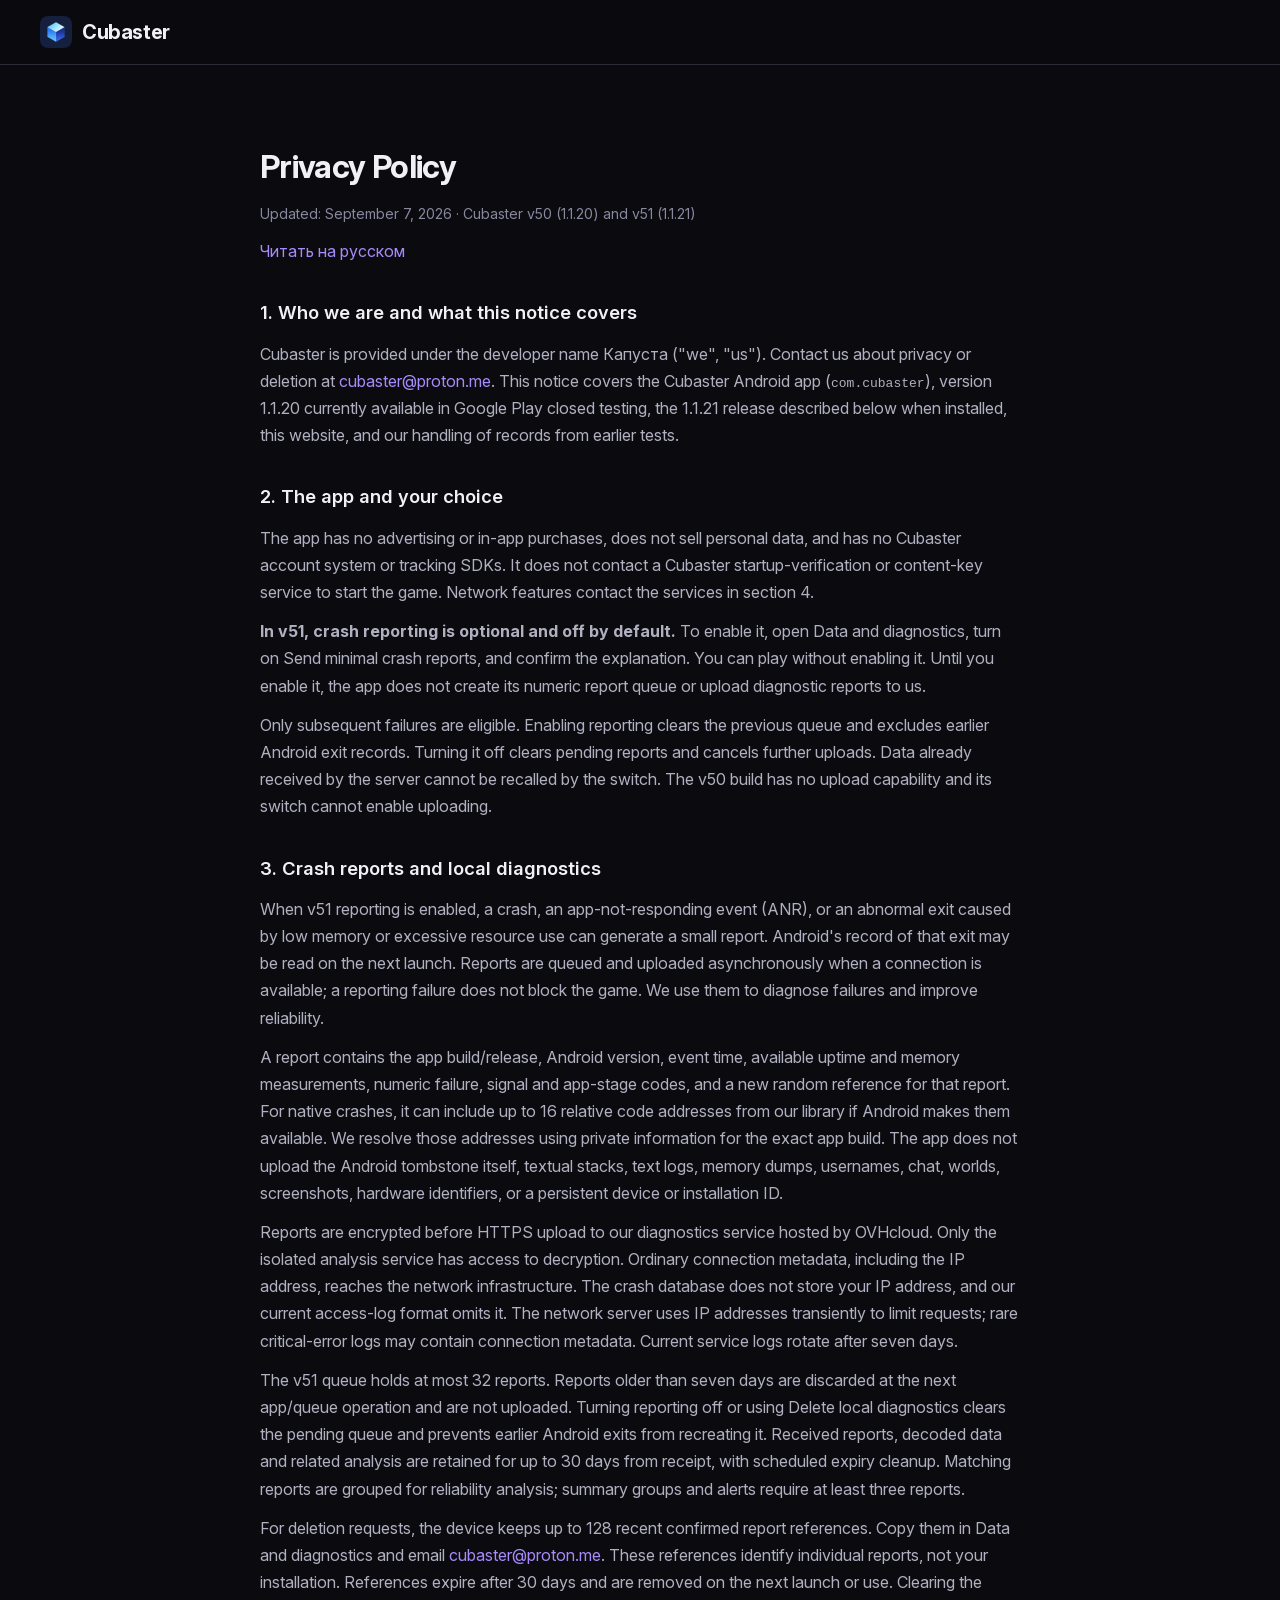
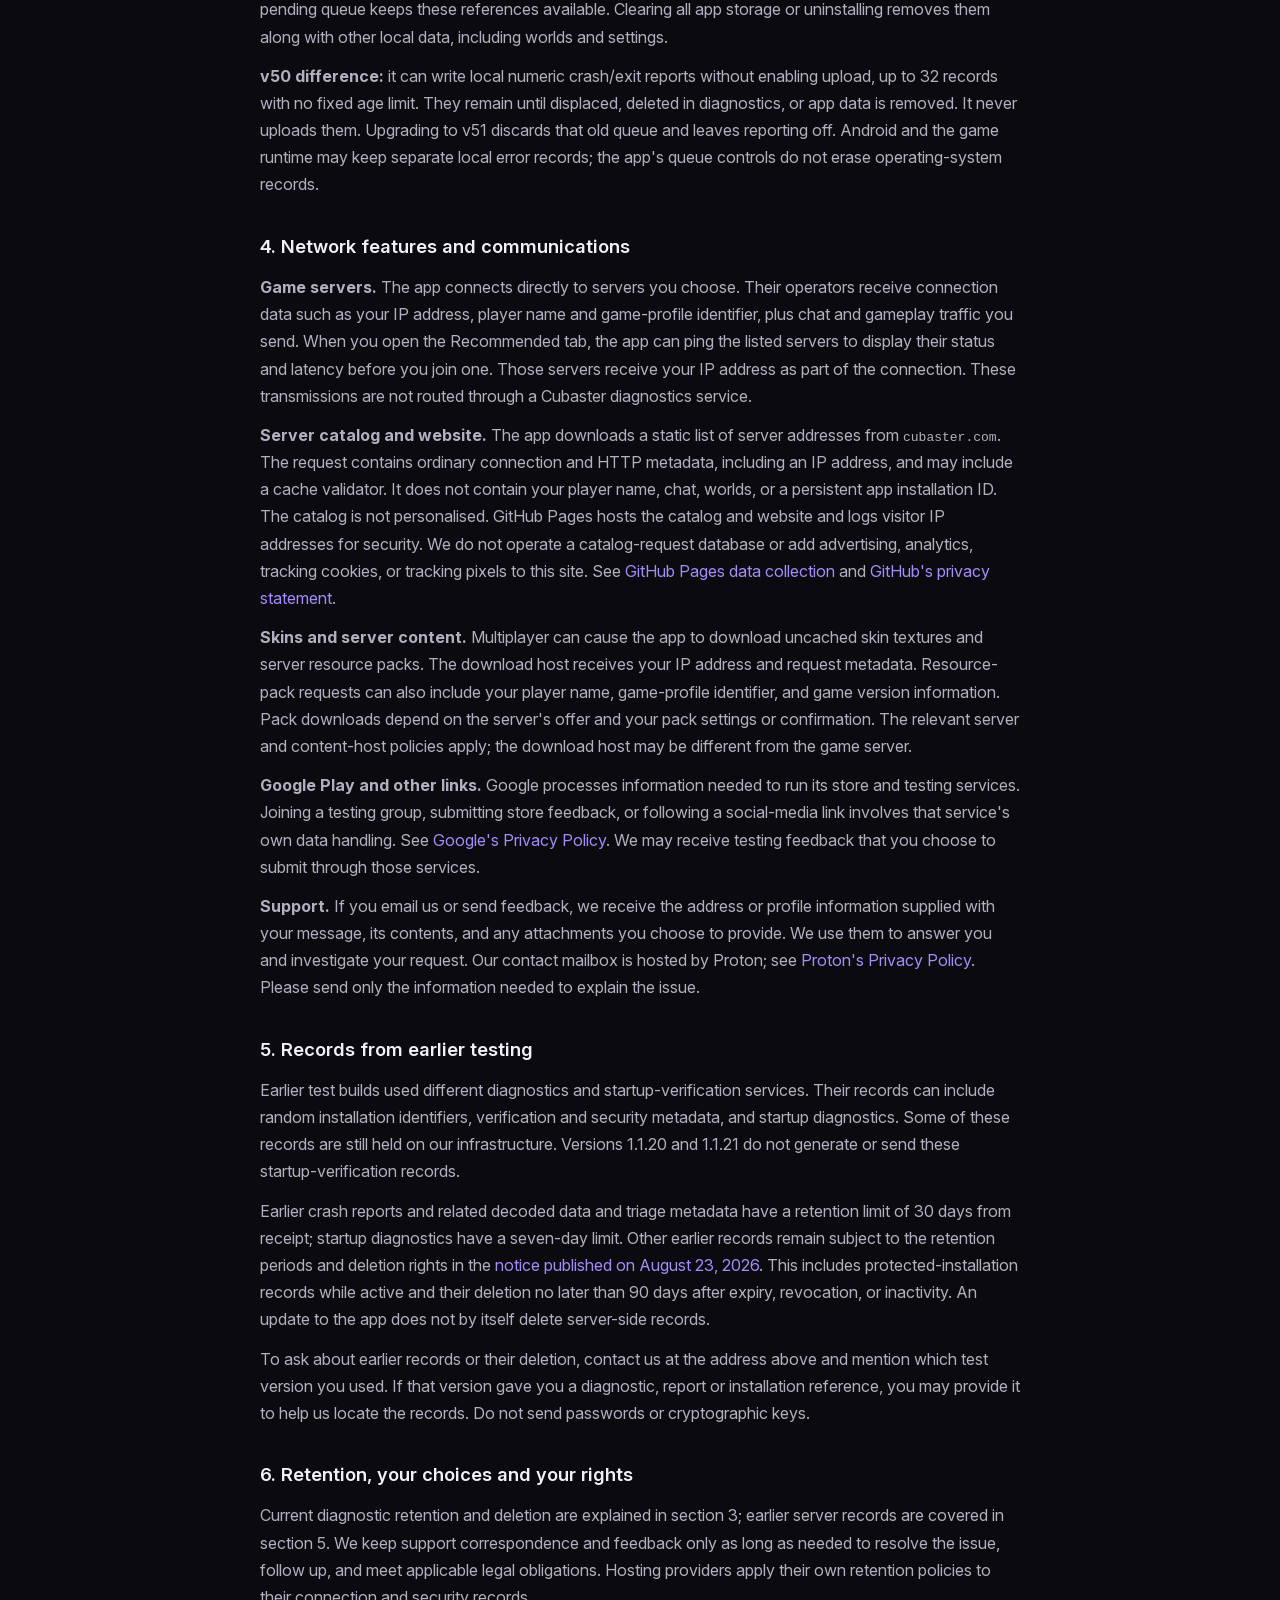
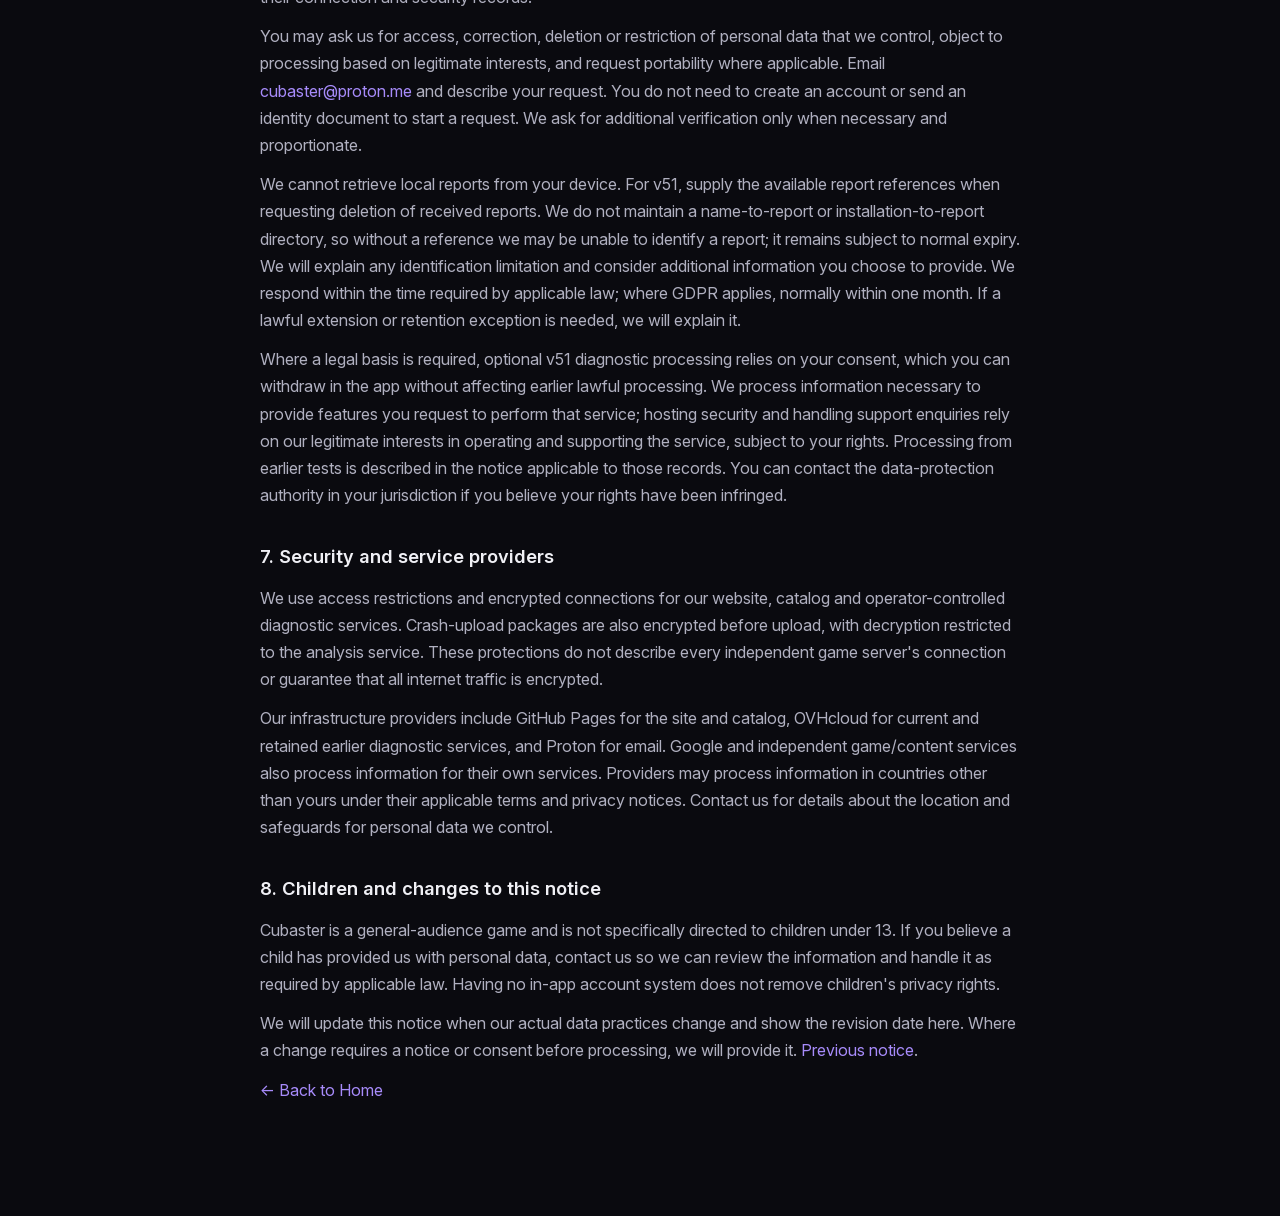
==== commit ab36bd7e: "Deploy site" ====
--- a/privacy/index.html
+++ b/privacy/index.html
@@ -4,7 +4,7 @@
     <meta charset="UTF-8">
     <meta name="viewport" content="width=device-width, initial-scale=1.0">
     <title>Privacy Policy — Cubaster</title>
-    <meta name="description" content="Privacy information for Cubaster 1.1.20 in Google Play closed testing.">
+    <meta name="description" content="Privacy information for Cubaster, including optional crash reporting in version 1.1.21.">
     <meta name="theme-color" content="#7c5cff">
     <link rel="canonical" href="https://cubaster.com/privacy">
     <link rel="alternate" hreflang="en" href="https://cubaster.com/privacy">
@@ -22,22 +22,24 @@
 <main class="section legal">
     <div class="legal-inner">
         <h1>Privacy Policy</h1>
-        <p class="legal-meta">Updated: September 7, 2026 · Cubaster 1.1.20 (version code 50), closed testing</p>
+        <p class="legal-meta">Updated: September 7, 2026 · Cubaster v50 (1.1.20) and v51 (1.1.21)</p>
         <p><a href="/privacy/ru" lang="ru" hreflang="ru">Читать на русском</a></p>
 
         <h2>1. Who we are and what this notice covers</h2>
-        <p>Cubaster is provided under the developer name Капуста ("we", "us"). Contact us about privacy or deletion at <a href="mailto:cubaster@proton.me">cubaster@proton.me</a>. This notice covers the Cubaster Android app (<code>com.cubaster</code>), version 1.1.20 currently available in Google Play closed testing, this website, and our handling of records from earlier tests.</p>
+        <p>Cubaster is provided under the developer name Капуста ("we", "us"). Contact us about privacy or deletion at <a href="mailto:cubaster@proton.me">cubaster@proton.me</a>. This notice covers the Cubaster Android app (<code>com.cubaster</code>), version 1.1.20 currently available in Google Play closed testing, the 1.1.21 release described below when installed, this website, and our handling of records from earlier tests.</p>
 
-        <h2>2. The current app</h2>
-        <p>The app does not use advertising or analytics SDKs to track you across apps or profile you for marketing. We do not sell personal data or provide an in-app Cubaster account system.</p>
-        <p><strong>Crash-report upload is unavailable in this testing build.</strong> It cannot be enabled in the app's diagnostics settings. The app can keep technical crash information locally, but this version does not upload it to Cubaster. It does not contact a Cubaster startup-verification or content-key service to start the game.</p>
-        <p>Network features still contact other services, as explained below. Using multiplayer or downloading content is different from sending a crash report.</p>
+        <h2>2. The app and your choice</h2>
+        <p>The app has no advertising or in-app purchases, does not sell personal data, and has no Cubaster account system or tracking SDKs. It does not contact a Cubaster startup-verification or content-key service to start the game. Network features contact the services in section 4.</p>
+        <p><strong>In v51, crash reporting is optional and off by default.</strong> To enable it, open Data and diagnostics, turn on Send minimal crash reports, and confirm the explanation. You can play without enabling it. Until you enable it, the app does not create its numeric report queue or upload diagnostic reports to us.</p>
+        <p>Only subsequent failures are eligible. Enabling reporting clears the previous queue and excludes earlier Android exit records. Turning it off clears pending reports and cancels further uploads. Data already received by the server cannot be recalled by the switch. The v50 build has no upload capability and its switch cannot enable uploading.</p>
 
-        <h2>3. Local diagnostic information</h2>
-        <p>When a crash, an app-not-responding event (ANR), or certain abnormal process terminations occur, the app can write a small numeric report in its private storage. This includes terminations caused by low memory or excessive resource use. Reports may be created from Android's records of a previous process exit when you next start the app.</p>
-        <p>A numeric report contains the app build and release, Android version, the report's creation time, time since device startup, numeric failure and event codes, and limited memory measurements. It has a new random ID for that report. It contains no persistent device or installation ID, username, chat, world files, screenshots, hardware identifiers, textual stack trace, or system logcat.</p>
-        <p>The numeric queue is limited to 32 reports. It has no fixed age limit: reports remain until displaced by newer reports, deleted through the diagnostics settings, or removed when app storage is cleared or the app is uninstalled. The delete control removes this queue. Android or the game runtime may retain separate error records; Android can supply previous exit information again after the queue is deleted. Clearing all app storage also deletes other local app data, including worlds and settings.</p>
-        <p>These local records are not sent to us by this build. If a later release introduces upload, its availability, the information sent and the user's controls will be described before that processing begins.</p>
+        <h2>3. Crash reports and local diagnostics</h2>
+        <p>When v51 reporting is enabled, a crash, an app-not-responding event (ANR), or an abnormal exit caused by low memory or excessive resource use can generate a small report. Android's record of that exit may be read on the next launch. Reports are queued and uploaded asynchronously when a connection is available; a reporting failure does not block the game. We use them to diagnose failures and improve reliability.</p>
+        <p>A report contains the app build/release, Android version, event time, available uptime and memory measurements, numeric failure, signal and app-stage codes, and a new random reference for that report. For native crashes, it can include up to 16 relative code addresses from our library if Android makes them available. We resolve those addresses using private information for the exact app build. The app does not upload the Android tombstone itself, textual stacks, text logs, memory dumps, usernames, chat, worlds, screenshots, hardware identifiers, or a persistent device or installation ID.</p>
+        <p>Reports are encrypted before HTTPS upload to our diagnostics service hosted by OVHcloud. Only the isolated analysis service has access to decryption. Ordinary connection metadata, including the IP address, reaches the network infrastructure. The crash database does not store your IP address, and our current access-log format omits it. The network server uses IP addresses transiently to limit requests; rare critical-error logs may contain connection metadata. Current service logs rotate after seven days.</p>
+        <p>The v51 queue holds at most 32 reports. Reports older than seven days are discarded at the next app/queue operation and are not uploaded. Turning reporting off or using Delete local diagnostics clears the pending queue and prevents earlier Android exits from recreating it. Received reports, decoded data and related analysis are retained for up to 30 days from receipt, with scheduled expiry cleanup. Matching reports are grouped for reliability analysis; summary groups and alerts require at least three reports.</p>
+        <p>For deletion requests, the device keeps up to 128 recent confirmed report references. Copy them in Data and diagnostics and email <a href="mailto:cubaster@proton.me">cubaster@proton.me</a>. These references identify individual reports, not your installation. References expire after 30 days and are removed on the next launch or use. Clearing the pending queue keeps these references available. Clearing all app storage or uninstalling removes them along with other local data, including worlds and settings.</p>
+        <p><strong>v50 difference:</strong> it can write local numeric crash/exit reports without enabling upload, up to 32 records with no fixed age limit. They remain until displaced, deleted in diagnostics, or app data is removed. It never uploads them. Upgrading to v51 discards that old queue and leaves reporting off. Android and the game runtime may keep separate local error records; the app's queue controls do not erase operating-system records.</p>
 
         <h2>4. Network features and communications</h2>
         <p><strong>Game servers.</strong> The app connects directly to servers you choose. Their operators receive connection data such as your IP address, player name and game-profile identifier, plus chat and gameplay traffic you send. When you open the Recommended tab, the app can ping the listed servers to display their status and latency before you join one. Those servers receive your IP address as part of the connection. These transmissions are not routed through a Cubaster diagnostics service.</p>
@@ -47,19 +49,19 @@
         <p><strong>Support.</strong> If you email us or send feedback, we receive the address or profile information supplied with your message, its contents, and any attachments you choose to provide. We use them to answer you and investigate your request. Our contact mailbox is hosted by Proton; see <a href="https://proton.me/legal/privacy" rel="noopener">Proton's Privacy Policy</a>. Please send only the information needed to explain the issue.</p>
 
         <h2>5. Records from earlier testing</h2>
-        <p>Earlier test builds used different diagnostics and startup-verification services. Their records can include random installation identifiers, verification and security metadata, and startup diagnostics. Some of these records are still held on our infrastructure. Version 1.1.20 does not generate or send these startup-verification records.</p>
+        <p>Earlier test builds used different diagnostics and startup-verification services. Their records can include random installation identifiers, verification and security metadata, and startup diagnostics. Some of these records are still held on our infrastructure. Versions 1.1.20 and 1.1.21 do not generate or send these startup-verification records.</p>
         <p>Earlier crash reports and related decoded data and triage metadata have a retention limit of 30 days from receipt; startup diagnostics have a seven-day limit. Other earlier records remain subject to the retention periods and deletion rights in the <a href="/privacy/history/2026-08-23.html">notice published on August 23, 2026</a>. This includes protected-installation records while active and their deletion no later than 90 days after expiry, revocation, or inactivity. An update to the app does not by itself delete server-side records.</p>
         <p>To ask about earlier records or their deletion, contact us at the address above and mention which test version you used. If that version gave you a diagnostic, report or installation reference, you may provide it to help us locate the records. Do not send passwords or cryptographic keys.</p>
 
         <h2>6. Retention, your choices and your rights</h2>
-        <p>Local diagnostic retention and deletion are explained in section 3; earlier server records are covered in section 5. We keep support correspondence and feedback only as long as needed to resolve the issue, follow up, and meet applicable legal obligations. Hosting providers apply their own retention policies to their connection and security records.</p>
+        <p>Current diagnostic retention and deletion are explained in section 3; earlier server records are covered in section 5. We keep support correspondence and feedback only as long as needed to resolve the issue, follow up, and meet applicable legal obligations. Hosting providers apply their own retention policies to their connection and security records.</p>
         <p>You may ask us for access, correction, deletion or restriction of personal data that we control, object to processing based on legitimate interests, and request portability where applicable. Email <a href="mailto:cubaster@proton.me">cubaster@proton.me</a> and describe your request. You do not need to create an account or send an identity document to start a request. We ask for additional verification only when necessary and proportionate.</p>
-        <p>We cannot retrieve a local report from your device or search for a v50 uploaded report, because this build does not upload reports. For other records, if the information available does not let us identify your data, we will explain that and consider any additional information you choose to provide. We respond within the time required by applicable law; where GDPR applies, normally within one month. If a lawful extension or retention exception is needed, we will explain it.</p>
-        <p>Where a legal basis is required, we process information necessary to provide features you request to perform that service; hosting security and handling support enquiries rely on our legitimate interests in operating and supporting the service, subject to your rights. Processing from earlier tests is described in the notice applicable to those records. You can contact the data-protection authority in your jurisdiction if you believe your rights have been infringed.</p>
+        <p>We cannot retrieve local reports from your device. For v51, supply the available report references when requesting deletion of received reports. We do not maintain a name-to-report or installation-to-report directory, so without a reference we may be unable to identify a report; it remains subject to normal expiry. We will explain any identification limitation and consider additional information you choose to provide. We respond within the time required by applicable law; where GDPR applies, normally within one month. If a lawful extension or retention exception is needed, we will explain it.</p>
+        <p>Where a legal basis is required, optional v51 diagnostic processing relies on your consent, which you can withdraw in the app without affecting earlier lawful processing. We process information necessary to provide features you request to perform that service; hosting security and handling support enquiries rely on our legitimate interests in operating and supporting the service, subject to your rights. Processing from earlier tests is described in the notice applicable to those records. You can contact the data-protection authority in your jurisdiction if you believe your rights have been infringed.</p>
 
         <h2>7. Security and service providers</h2>
-        <p>We use access restrictions and encrypted connections for our website, catalog and operator-controlled diagnostic services. Earlier crash-upload packages were also encrypted before upload, with decryption restricted to the triage service. These protections do not describe every independent game server's connection or guarantee that all internet traffic is encrypted.</p>
-        <p>Our infrastructure providers include GitHub Pages for the site and catalog, OVHcloud for retained earlier diagnostic services, and Proton for email. Google and independent game/content services also process information for their own services. Providers may process information in countries other than yours under their applicable terms and privacy notices. Contact us for details about the location and safeguards for personal data we control.</p>
+        <p>We use access restrictions and encrypted connections for our website, catalog and operator-controlled diagnostic services. Crash-upload packages are also encrypted before upload, with decryption restricted to the analysis service. These protections do not describe every independent game server's connection or guarantee that all internet traffic is encrypted.</p>
+        <p>Our infrastructure providers include GitHub Pages for the site and catalog, OVHcloud for current and retained earlier diagnostic services, and Proton for email. Google and independent game/content services also process information for their own services. Providers may process information in countries other than yours under their applicable terms and privacy notices. Contact us for details about the location and safeguards for personal data we control.</p>
 
         <h2>8. Children and changes to this notice</h2>
         <p>Cubaster is a general-audience game and is not specifically directed to children under 13. If you believe a child has provided us with personal data, contact us so we can review the information and handle it as required by applicable law. Having no in-app account system does not remove children's privacy rights.</p>
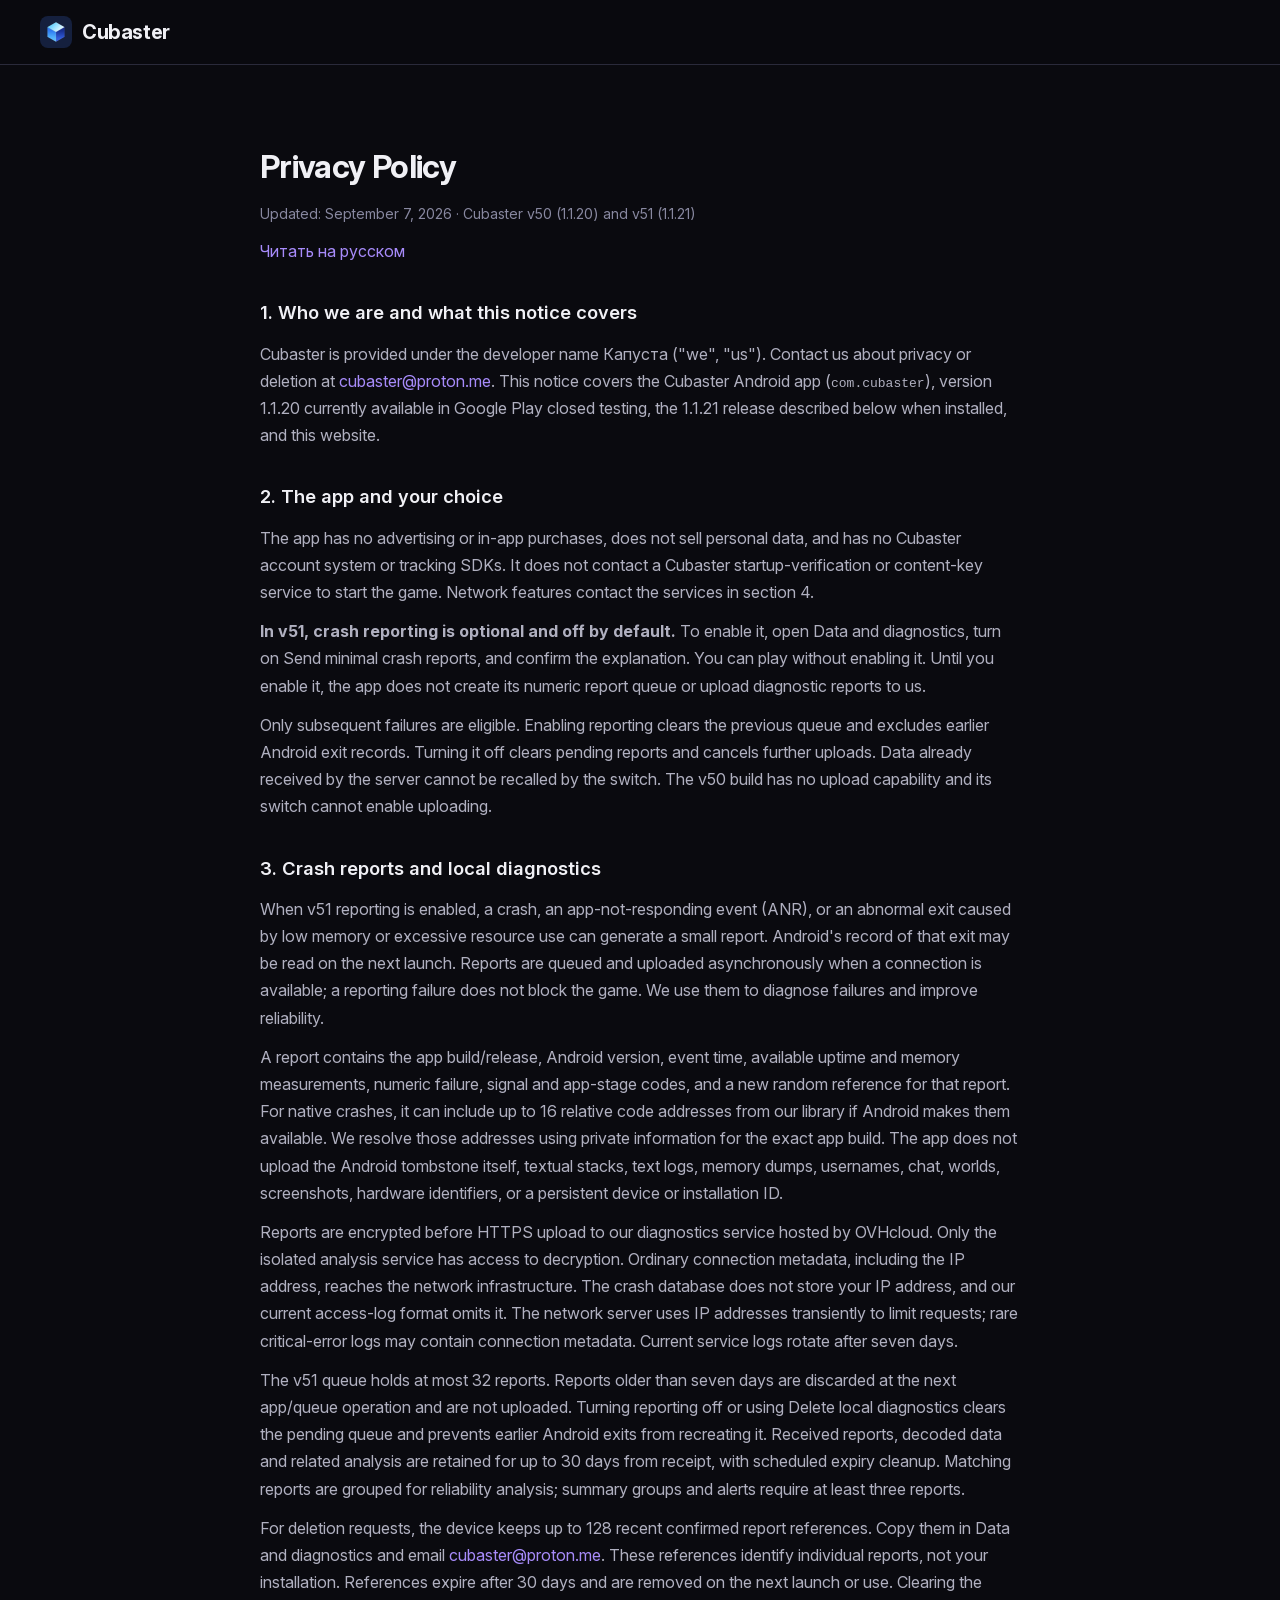
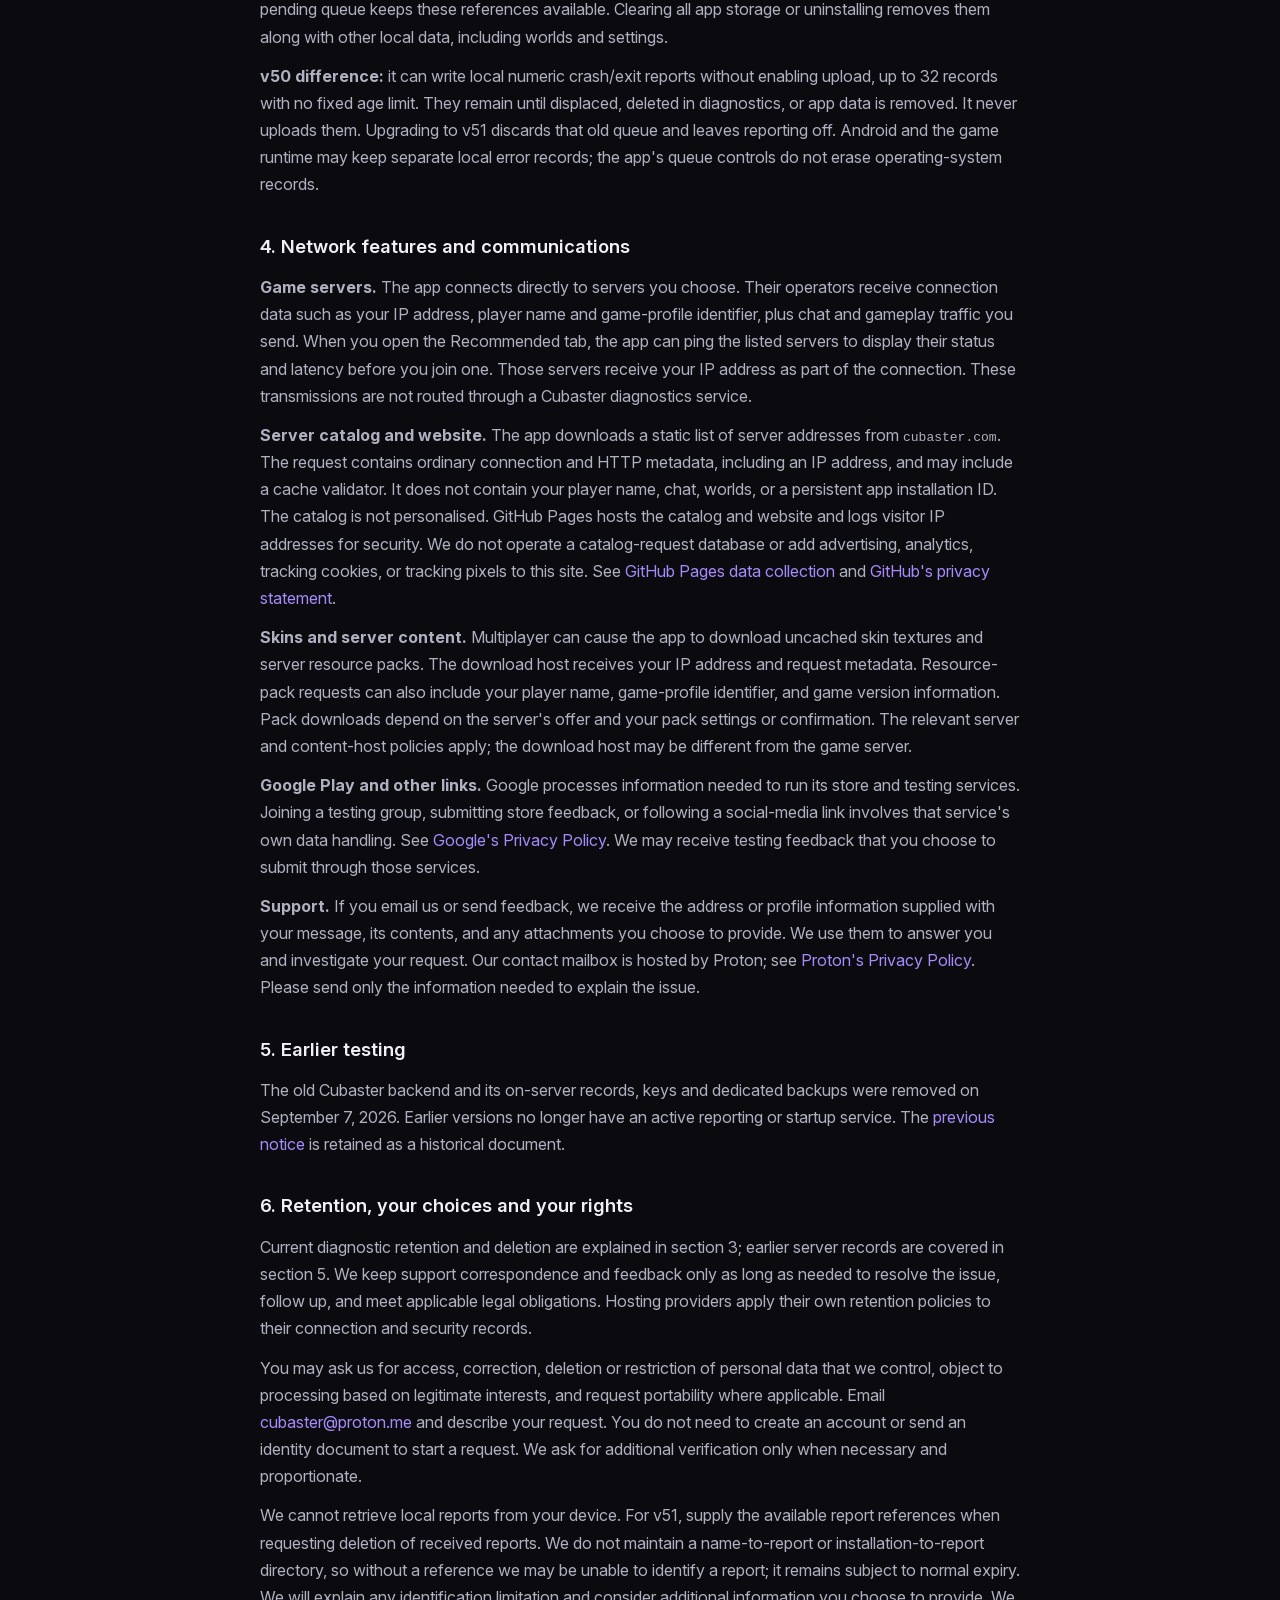
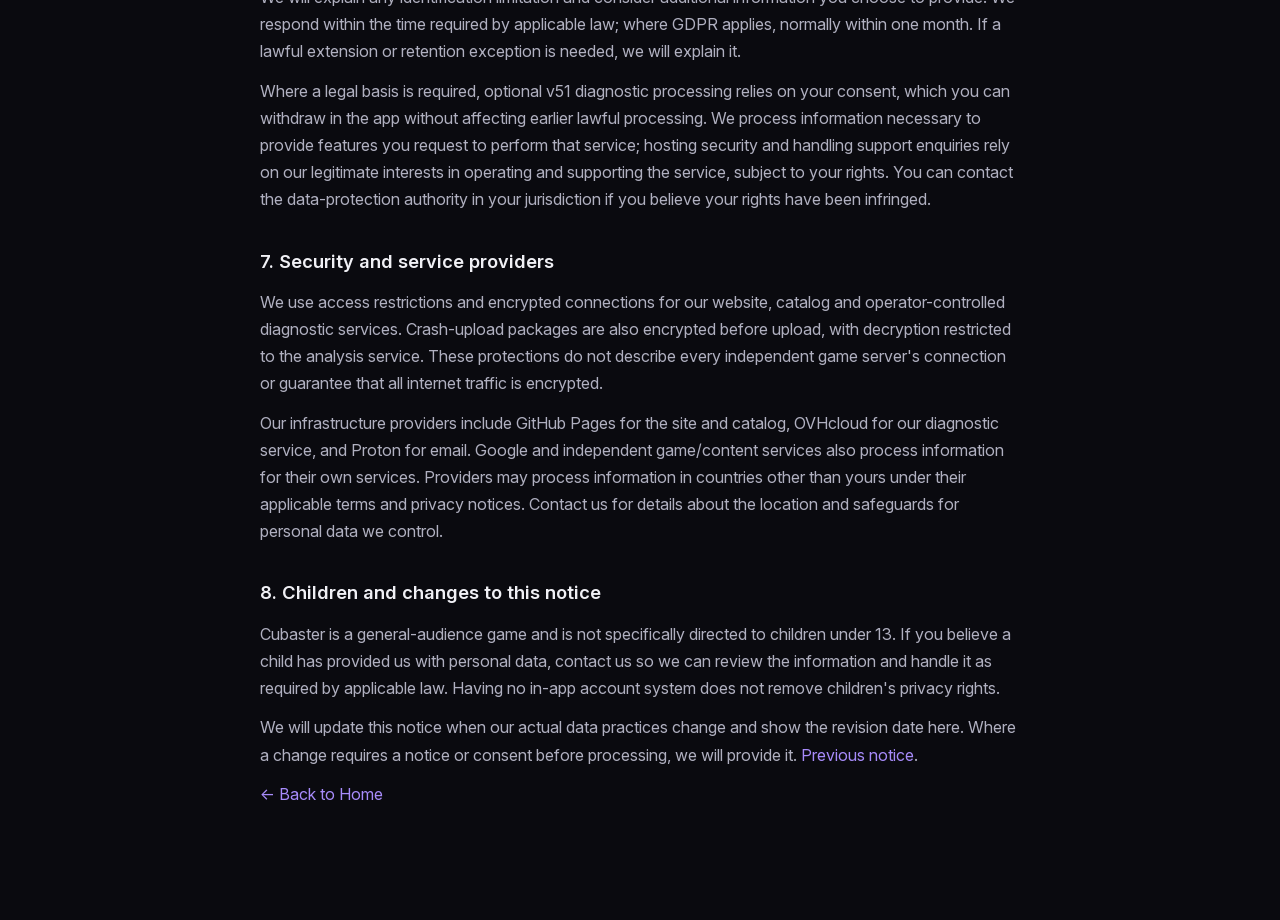
==== commit 586c8a05: "Publish verified optional v51 diagnostics and retirement of old backend" ====
--- a/privacy/index.html
+++ b/privacy/index.html
@@ -26,7 +26,7 @@
         <p><a href="/privacy/ru" lang="ru" hreflang="ru">Читать на русском</a></p>
 
         <h2>1. Who we are and what this notice covers</h2>
-        <p>Cubaster is provided under the developer name Капуста ("we", "us"). Contact us about privacy or deletion at <a href="mailto:cubaster@proton.me">cubaster@proton.me</a>. This notice covers the Cubaster Android app (<code>com.cubaster</code>), version 1.1.20 currently available in Google Play closed testing, the 1.1.21 release described below when installed, this website, and our handling of records from earlier tests.</p>
+        <p>Cubaster is provided under the developer name Капуста ("we", "us"). Contact us about privacy or deletion at <a href="mailto:cubaster@proton.me">cubaster@proton.me</a>. This notice covers the Cubaster Android app (<code>com.cubaster</code>), version 1.1.20 currently available in Google Play closed testing, the 1.1.21 release described below when installed, and this website.</p>
 
         <h2>2. The app and your choice</h2>
         <p>The app has no advertising or in-app purchases, does not sell personal data, and has no Cubaster account system or tracking SDKs. It does not contact a Cubaster startup-verification or content-key service to start the game. Network features contact the services in section 4.</p>
@@ -48,20 +48,18 @@
         <p><strong>Google Play and other links.</strong> Google processes information needed to run its store and testing services. Joining a testing group, submitting store feedback, or following a social-media link involves that service's own data handling. See <a href="https://policies.google.com/privacy" rel="noopener">Google's Privacy Policy</a>. We may receive testing feedback that you choose to submit through those services.</p>
         <p><strong>Support.</strong> If you email us or send feedback, we receive the address or profile information supplied with your message, its contents, and any attachments you choose to provide. We use them to answer you and investigate your request. Our contact mailbox is hosted by Proton; see <a href="https://proton.me/legal/privacy" rel="noopener">Proton's Privacy Policy</a>. Please send only the information needed to explain the issue.</p>
 
-        <h2>5. Records from earlier testing</h2>
-        <p>Earlier test builds used different diagnostics and startup-verification services. Their records can include random installation identifiers, verification and security metadata, and startup diagnostics. Some of these records are still held on our infrastructure. Versions 1.1.20 and 1.1.21 do not generate or send these startup-verification records.</p>
-        <p>Earlier crash reports and related decoded data and triage metadata have a retention limit of 30 days from receipt; startup diagnostics have a seven-day limit. Other earlier records remain subject to the retention periods and deletion rights in the <a href="/privacy/history/2026-08-23.html">notice published on August 23, 2026</a>. This includes protected-installation records while active and their deletion no later than 90 days after expiry, revocation, or inactivity. An update to the app does not by itself delete server-side records.</p>
-        <p>To ask about earlier records or their deletion, contact us at the address above and mention which test version you used. If that version gave you a diagnostic, report or installation reference, you may provide it to help us locate the records. Do not send passwords or cryptographic keys.</p>
+        <h2>5. Earlier testing</h2>
+        <p>The old Cubaster backend and its on-server records, keys and dedicated backups were removed on September 7, 2026. Earlier versions no longer have an active reporting or startup service. The <a href="/privacy/history/2026-08-23.html">previous notice</a> is retained as a historical document.</p>
 
         <h2>6. Retention, your choices and your rights</h2>
         <p>Current diagnostic retention and deletion are explained in section 3; earlier server records are covered in section 5. We keep support correspondence and feedback only as long as needed to resolve the issue, follow up, and meet applicable legal obligations. Hosting providers apply their own retention policies to their connection and security records.</p>
         <p>You may ask us for access, correction, deletion or restriction of personal data that we control, object to processing based on legitimate interests, and request portability where applicable. Email <a href="mailto:cubaster@proton.me">cubaster@proton.me</a> and describe your request. You do not need to create an account or send an identity document to start a request. We ask for additional verification only when necessary and proportionate.</p>
         <p>We cannot retrieve local reports from your device. For v51, supply the available report references when requesting deletion of received reports. We do not maintain a name-to-report or installation-to-report directory, so without a reference we may be unable to identify a report; it remains subject to normal expiry. We will explain any identification limitation and consider additional information you choose to provide. We respond within the time required by applicable law; where GDPR applies, normally within one month. If a lawful extension or retention exception is needed, we will explain it.</p>
-        <p>Where a legal basis is required, optional v51 diagnostic processing relies on your consent, which you can withdraw in the app without affecting earlier lawful processing. We process information necessary to provide features you request to perform that service; hosting security and handling support enquiries rely on our legitimate interests in operating and supporting the service, subject to your rights. Processing from earlier tests is described in the notice applicable to those records. You can contact the data-protection authority in your jurisdiction if you believe your rights have been infringed.</p>
+        <p>Where a legal basis is required, optional v51 diagnostic processing relies on your consent, which you can withdraw in the app without affecting earlier lawful processing. We process information necessary to provide features you request to perform that service; hosting security and handling support enquiries rely on our legitimate interests in operating and supporting the service, subject to your rights. You can contact the data-protection authority in your jurisdiction if you believe your rights have been infringed.</p>
 
         <h2>7. Security and service providers</h2>
         <p>We use access restrictions and encrypted connections for our website, catalog and operator-controlled diagnostic services. Crash-upload packages are also encrypted before upload, with decryption restricted to the analysis service. These protections do not describe every independent game server's connection or guarantee that all internet traffic is encrypted.</p>
-        <p>Our infrastructure providers include GitHub Pages for the site and catalog, OVHcloud for current and retained earlier diagnostic services, and Proton for email. Google and independent game/content services also process information for their own services. Providers may process information in countries other than yours under their applicable terms and privacy notices. Contact us for details about the location and safeguards for personal data we control.</p>
+        <p>Our infrastructure providers include GitHub Pages for the site and catalog, OVHcloud for our diagnostic service, and Proton for email. Google and independent game/content services also process information for their own services. Providers may process information in countries other than yours under their applicable terms and privacy notices. Contact us for details about the location and safeguards for personal data we control.</p>
 
         <h2>8. Children and changes to this notice</h2>
         <p>Cubaster is a general-audience game and is not specifically directed to children under 13. If you believe a child has provided us with personal data, contact us so we can review the information and handle it as required by applicable law. Having no in-app account system does not remove children's privacy rights.</p>
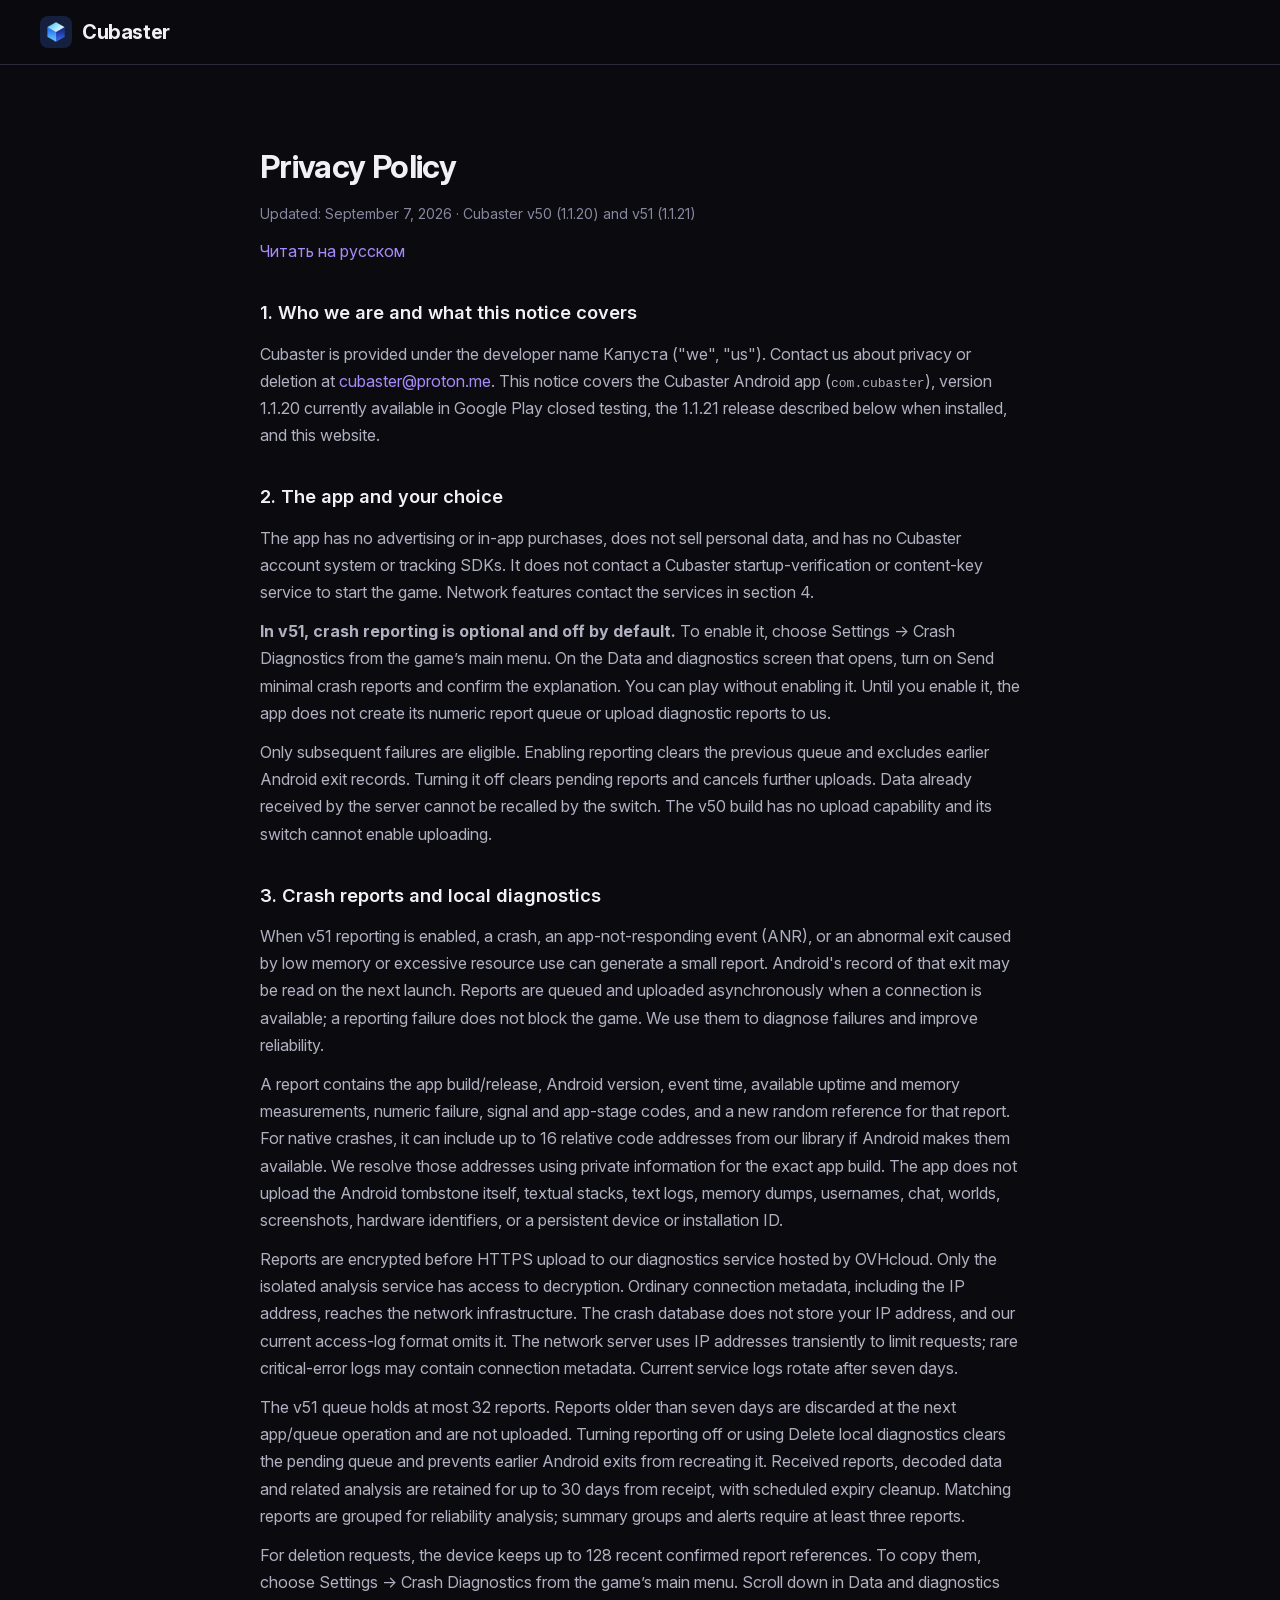
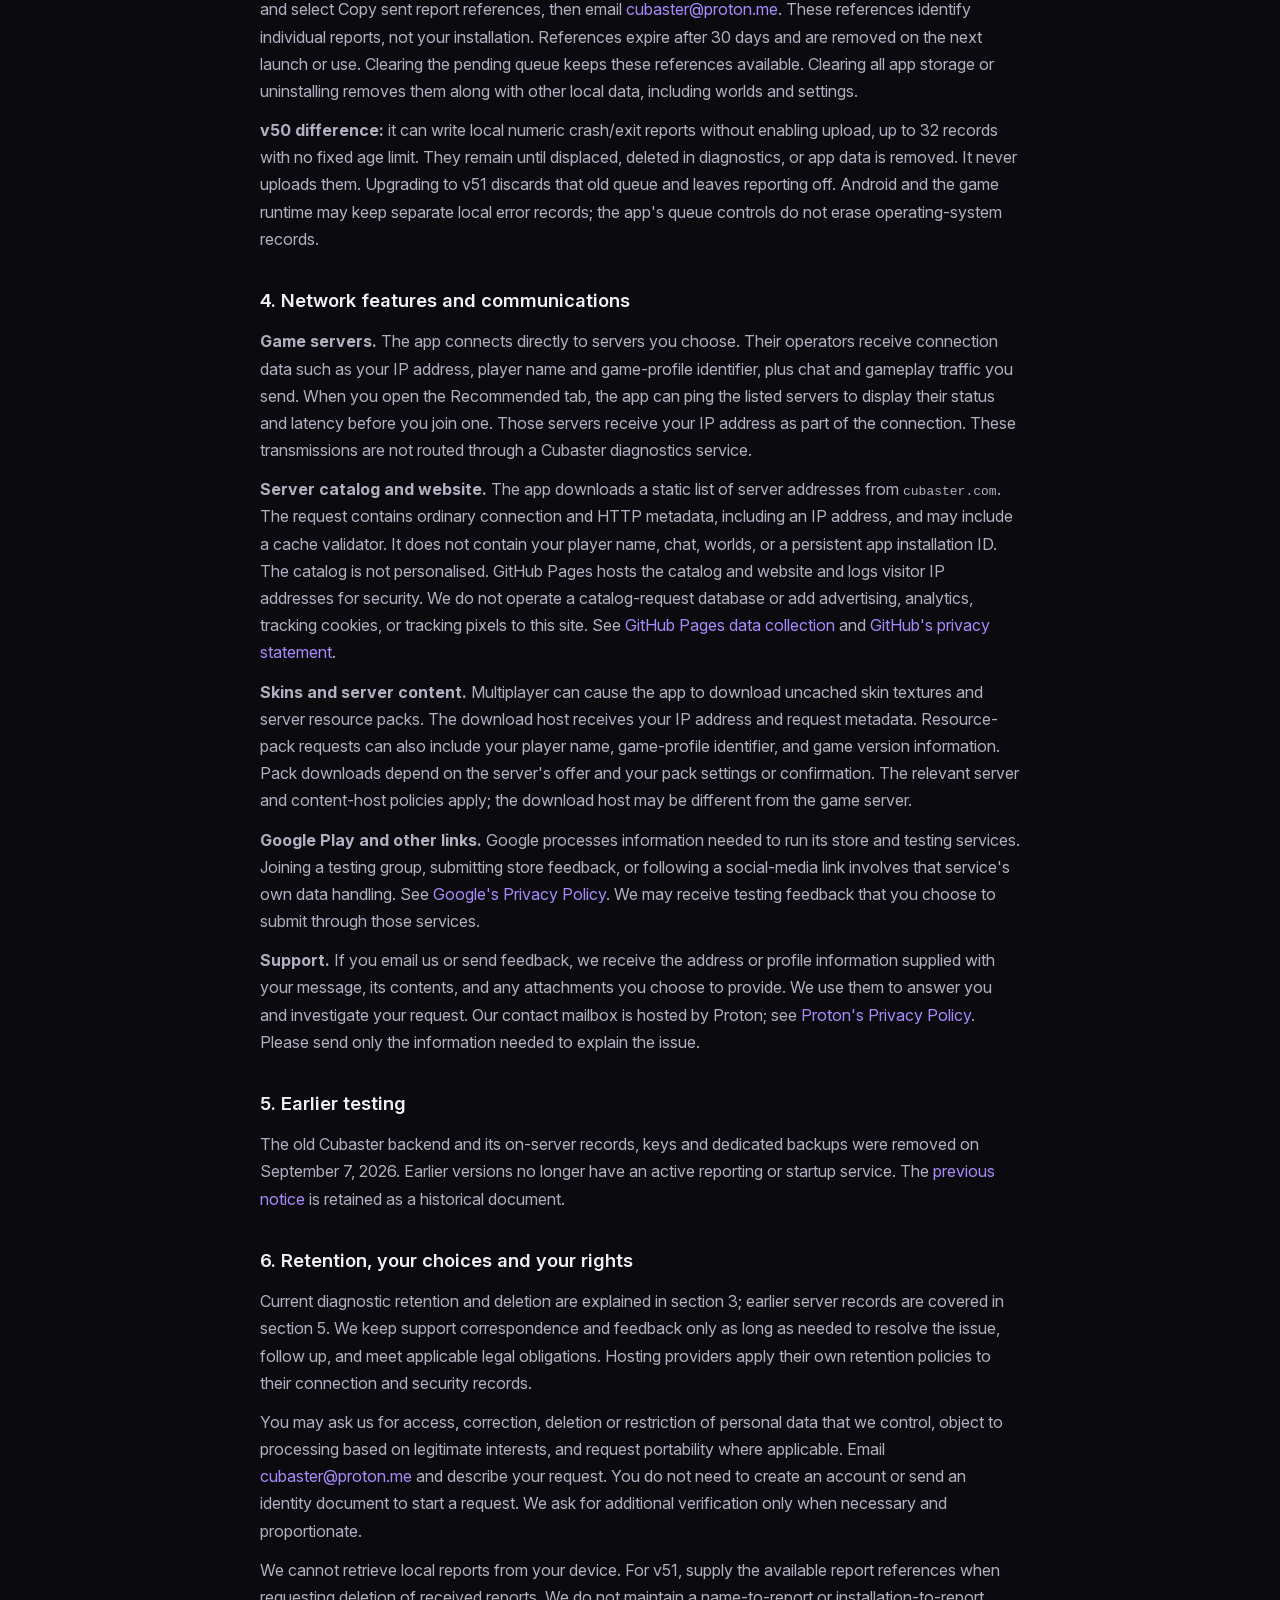
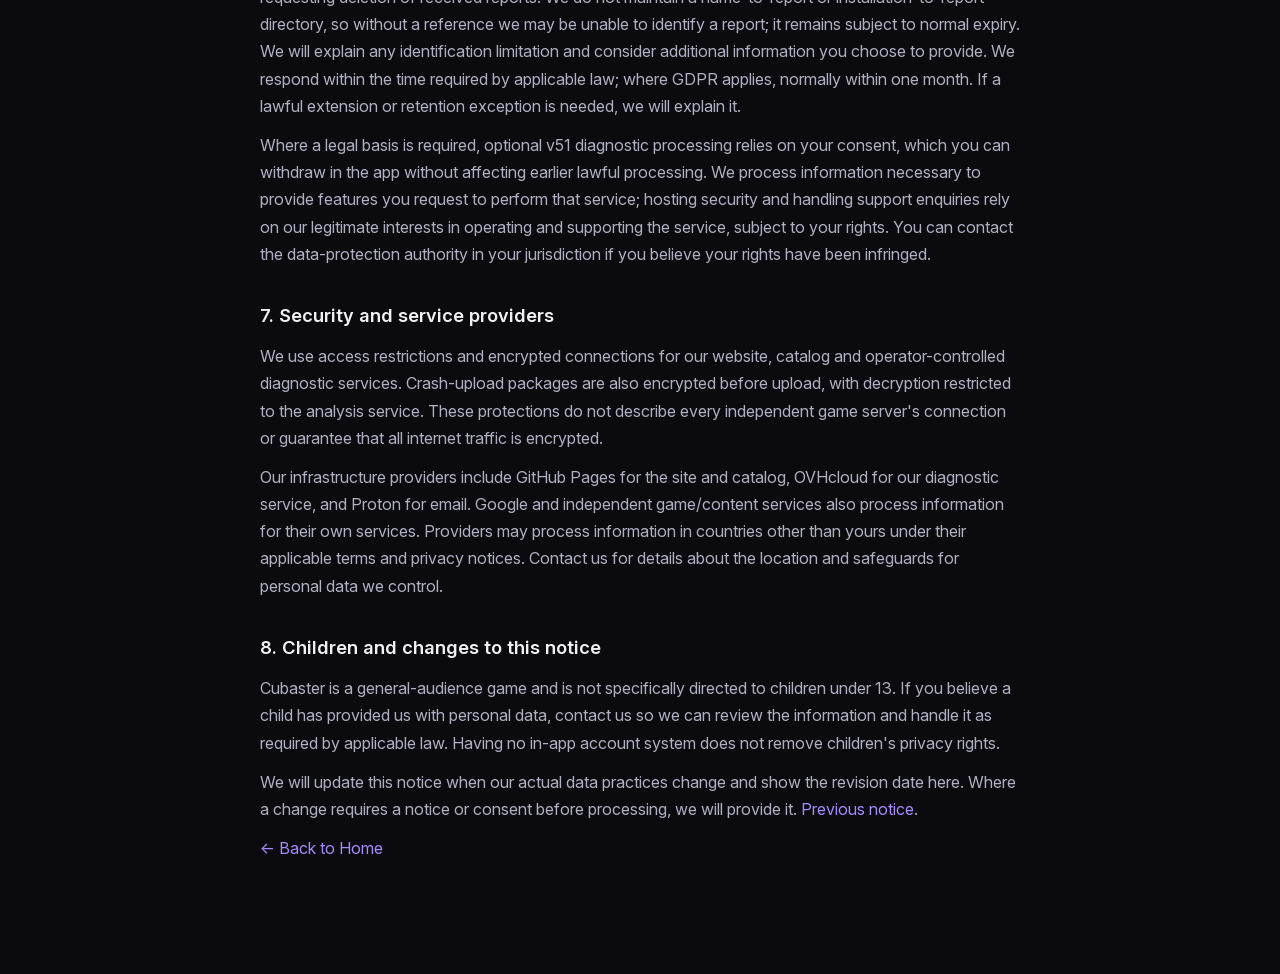
==== commit 9ca3d480: "Clarify where players copy crash report references" ====
--- a/privacy/index.html
+++ b/privacy/index.html
@@ -30,7 +30,7 @@
 
         <h2>2. The app and your choice</h2>
         <p>The app has no advertising or in-app purchases, does not sell personal data, and has no Cubaster account system or tracking SDKs. It does not contact a Cubaster startup-verification or content-key service to start the game. Network features contact the services in section 4.</p>
-        <p><strong>In v51, crash reporting is optional and off by default.</strong> To enable it, open Data and diagnostics, turn on Send minimal crash reports, and confirm the explanation. You can play without enabling it. Until you enable it, the app does not create its numeric report queue or upload diagnostic reports to us.</p>
+        <p><strong>In v51, crash reporting is optional and off by default.</strong> To enable it, choose Settings → Crash Diagnostics from the game’s main menu. On the Data and diagnostics screen that opens, turn on Send minimal crash reports and confirm the explanation. You can play without enabling it. Until you enable it, the app does not create its numeric report queue or upload diagnostic reports to us.</p>
         <p>Only subsequent failures are eligible. Enabling reporting clears the previous queue and excludes earlier Android exit records. Turning it off clears pending reports and cancels further uploads. Data already received by the server cannot be recalled by the switch. The v50 build has no upload capability and its switch cannot enable uploading.</p>
 
         <h2>3. Crash reports and local diagnostics</h2>
@@ -38,7 +38,7 @@
         <p>A report contains the app build/release, Android version, event time, available uptime and memory measurements, numeric failure, signal and app-stage codes, and a new random reference for that report. For native crashes, it can include up to 16 relative code addresses from our library if Android makes them available. We resolve those addresses using private information for the exact app build. The app does not upload the Android tombstone itself, textual stacks, text logs, memory dumps, usernames, chat, worlds, screenshots, hardware identifiers, or a persistent device or installation ID.</p>
         <p>Reports are encrypted before HTTPS upload to our diagnostics service hosted by OVHcloud. Only the isolated analysis service has access to decryption. Ordinary connection metadata, including the IP address, reaches the network infrastructure. The crash database does not store your IP address, and our current access-log format omits it. The network server uses IP addresses transiently to limit requests; rare critical-error logs may contain connection metadata. Current service logs rotate after seven days.</p>
         <p>The v51 queue holds at most 32 reports. Reports older than seven days are discarded at the next app/queue operation and are not uploaded. Turning reporting off or using Delete local diagnostics clears the pending queue and prevents earlier Android exits from recreating it. Received reports, decoded data and related analysis are retained for up to 30 days from receipt, with scheduled expiry cleanup. Matching reports are grouped for reliability analysis; summary groups and alerts require at least three reports.</p>
-        <p>For deletion requests, the device keeps up to 128 recent confirmed report references. Copy them in Data and diagnostics and email <a href="mailto:cubaster@proton.me">cubaster@proton.me</a>. These references identify individual reports, not your installation. References expire after 30 days and are removed on the next launch or use. Clearing the pending queue keeps these references available. Clearing all app storage or uninstalling removes them along with other local data, including worlds and settings.</p>
+        <p>For deletion requests, the device keeps up to 128 recent confirmed report references. To copy them, choose Settings → Crash Diagnostics from the game’s main menu. Scroll down in Data and diagnostics and select Copy sent report references, then email <a href="mailto:cubaster@proton.me">cubaster@proton.me</a>. These references identify individual reports, not your installation. References expire after 30 days and are removed on the next launch or use. Clearing the pending queue keeps these references available. Clearing all app storage or uninstalling removes them along with other local data, including worlds and settings.</p>
         <p><strong>v50 difference:</strong> it can write local numeric crash/exit reports without enabling upload, up to 32 records with no fixed age limit. They remain until displaced, deleted in diagnostics, or app data is removed. It never uploads them. Upgrading to v51 discards that old queue and leaves reporting off. Android and the game runtime may keep separate local error records; the app's queue controls do not erase operating-system records.</p>
 
         <h2>4. Network features and communications</h2>
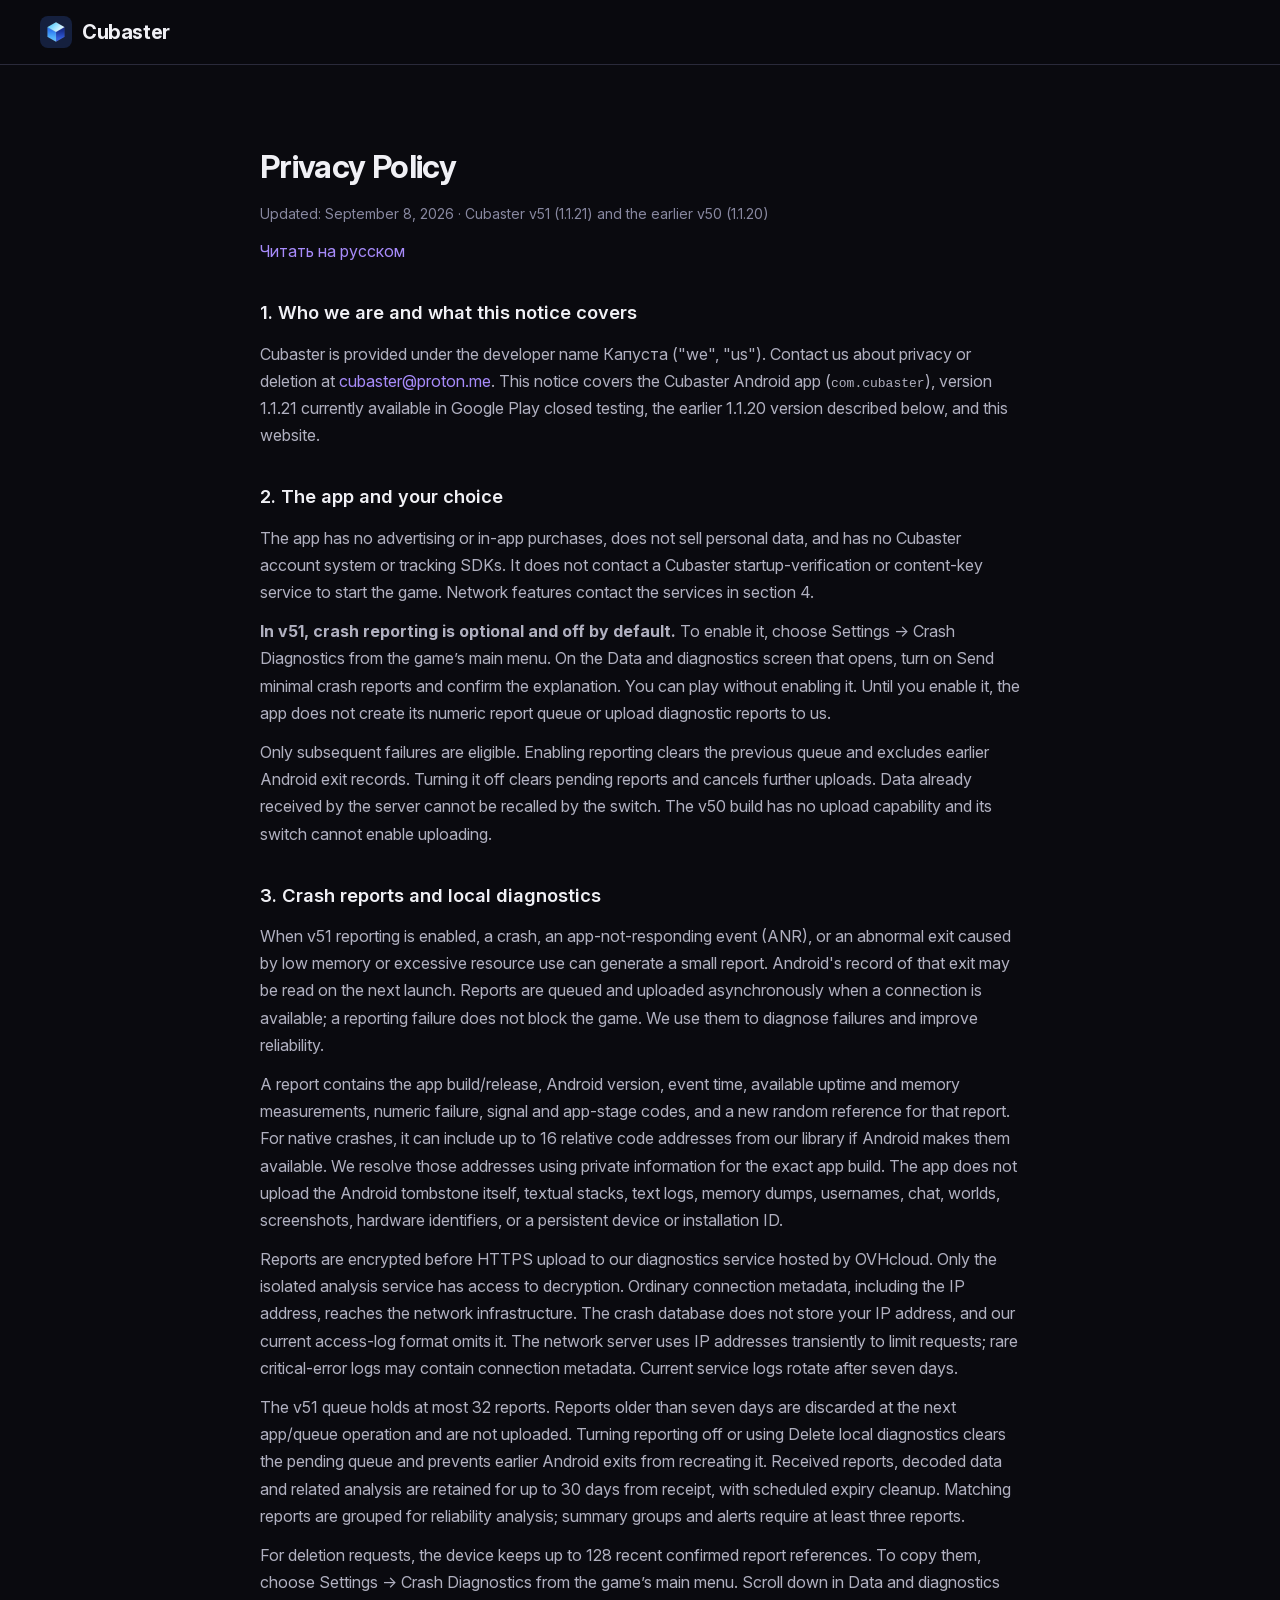
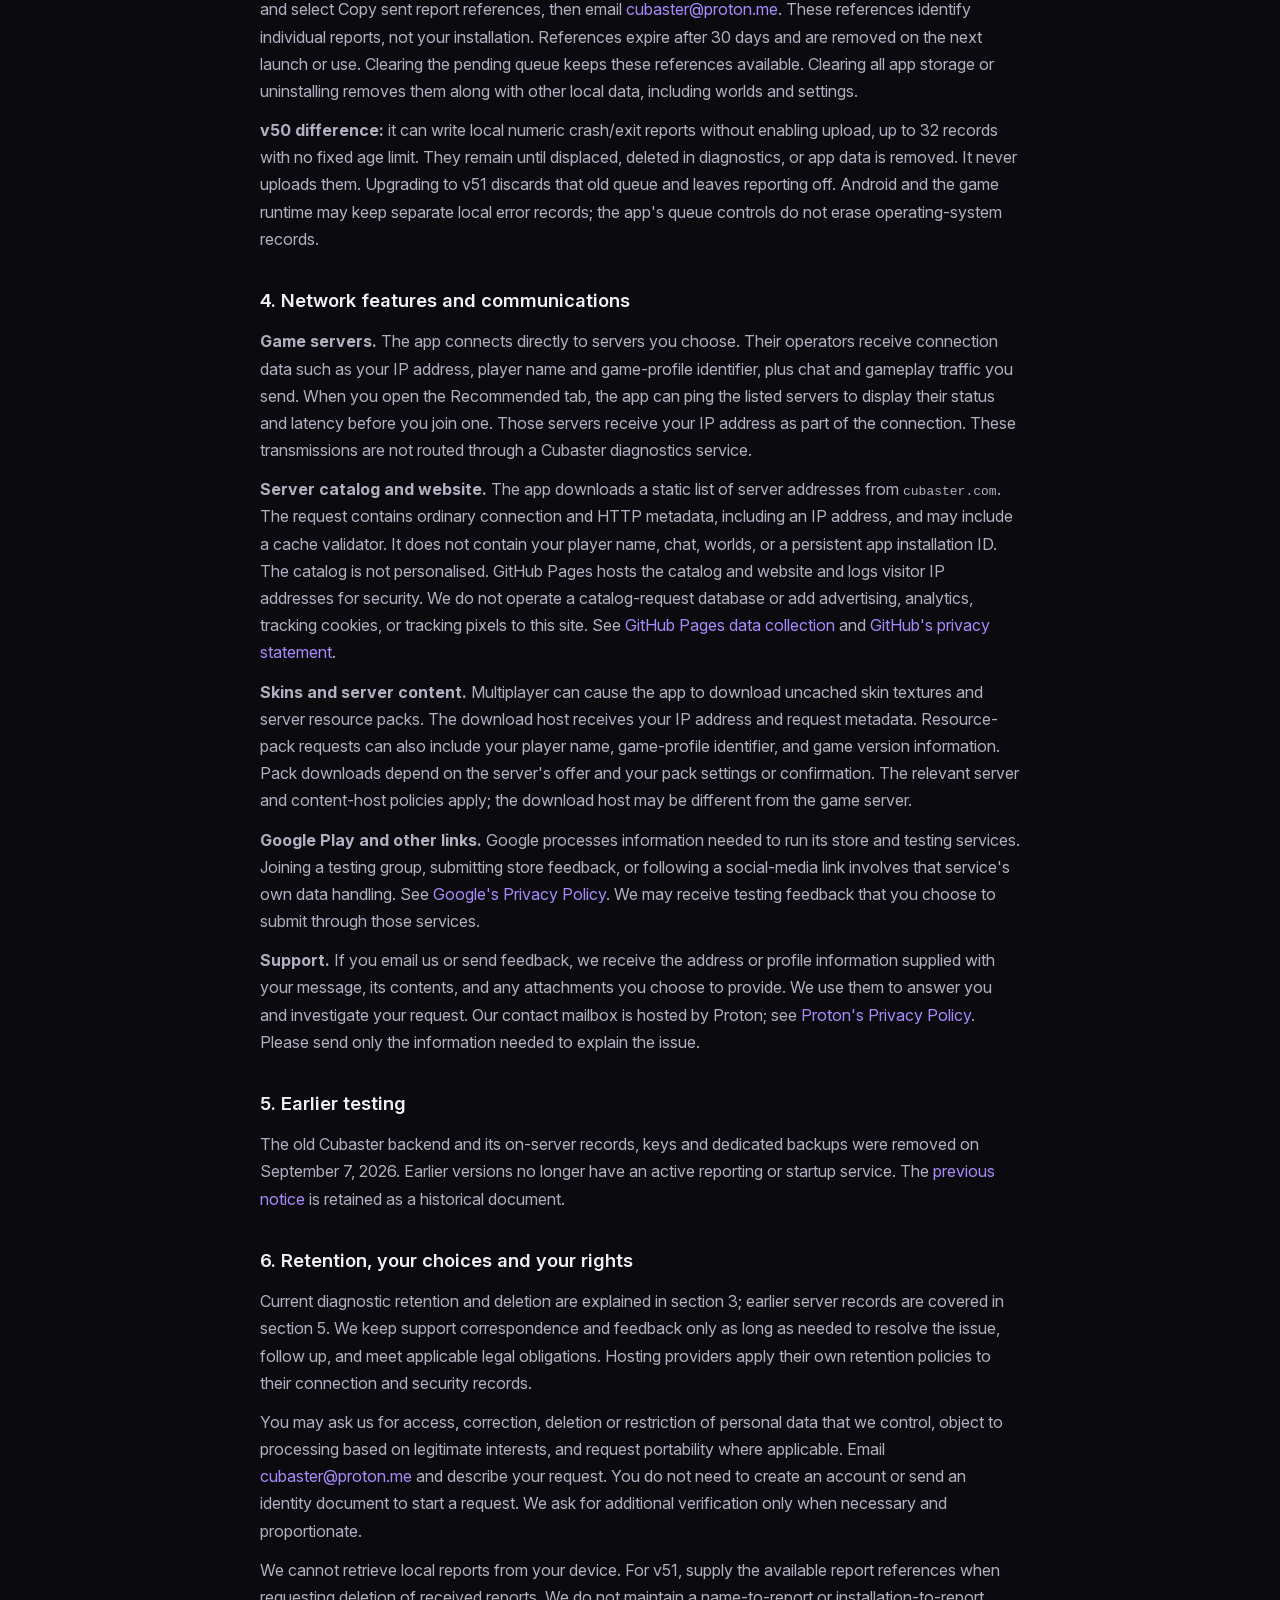
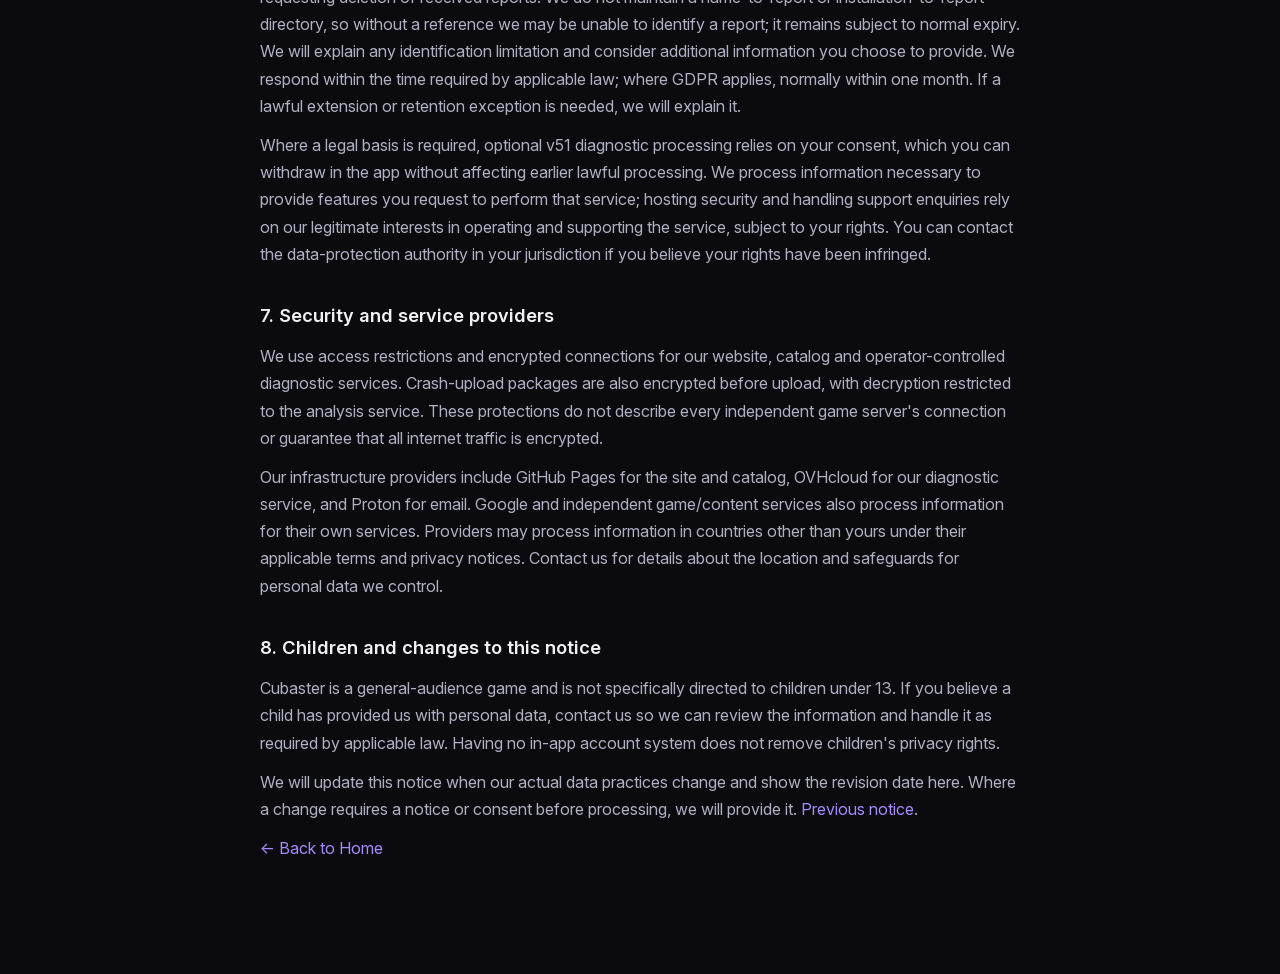
==== commit b93bdeec: "Publish v51 testing status and updated privacy notices" ====
--- a/privacy/index.html
+++ b/privacy/index.html
@@ -22,11 +22,11 @@
 <main class="section legal">
     <div class="legal-inner">
         <h1>Privacy Policy</h1>
-        <p class="legal-meta">Updated: September 7, 2026 · Cubaster v50 (1.1.20) and v51 (1.1.21)</p>
+        <p class="legal-meta">Updated: September 8, 2026 · Cubaster v51 (1.1.21) and the earlier v50 (1.1.20)</p>
         <p><a href="/privacy/ru" lang="ru" hreflang="ru">Читать на русском</a></p>
 
         <h2>1. Who we are and what this notice covers</h2>
-        <p>Cubaster is provided under the developer name Капуста ("we", "us"). Contact us about privacy or deletion at <a href="mailto:cubaster@proton.me">cubaster@proton.me</a>. This notice covers the Cubaster Android app (<code>com.cubaster</code>), version 1.1.20 currently available in Google Play closed testing, the 1.1.21 release described below when installed, and this website.</p>
+        <p>Cubaster is provided under the developer name Капуста ("we", "us"). Contact us about privacy or deletion at <a href="mailto:cubaster@proton.me">cubaster@proton.me</a>. This notice covers the Cubaster Android app (<code>com.cubaster</code>), version 1.1.21 currently available in Google Play closed testing, the earlier 1.1.20 version described below, and this website.</p>
 
         <h2>2. The app and your choice</h2>
         <p>The app has no advertising or in-app purchases, does not sell personal data, and has no Cubaster account system or tracking SDKs. It does not contact a Cubaster startup-verification or content-key service to start the game. Network features contact the services in section 4.</p>
--- a/css/style.css
+++ b/css/style.css
@@ -1107,10 +1107,11 @@
     margin: 0 auto;
     color: var(--text-secondary);
     line-height: 1.7;
+    overflow-wrap: anywhere;
 }
 
 .legal-inner h1 {
-    font-size: 2rem;
+    font-size: clamp(1.5rem, 5vw, 2rem);
     font-weight: 700;
     color: var(--text-primary);
     letter-spacing: -0.02em;
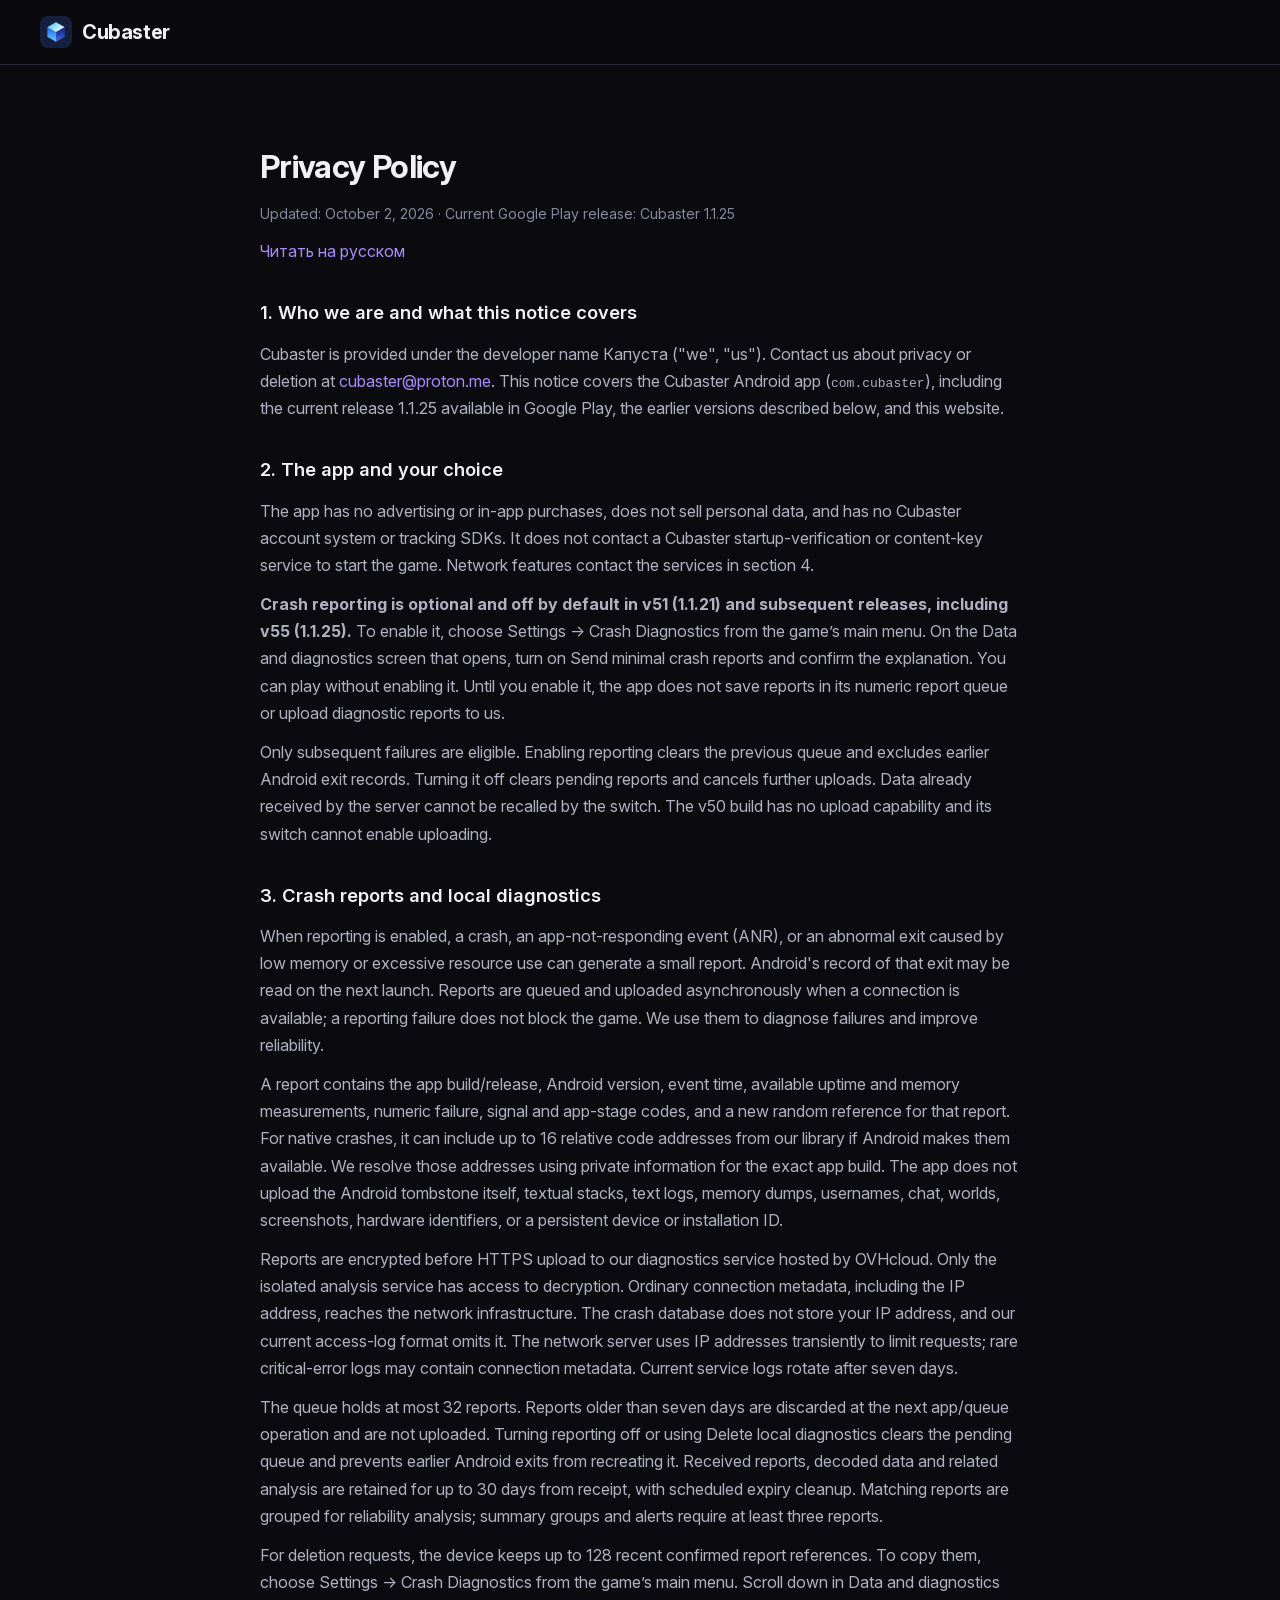
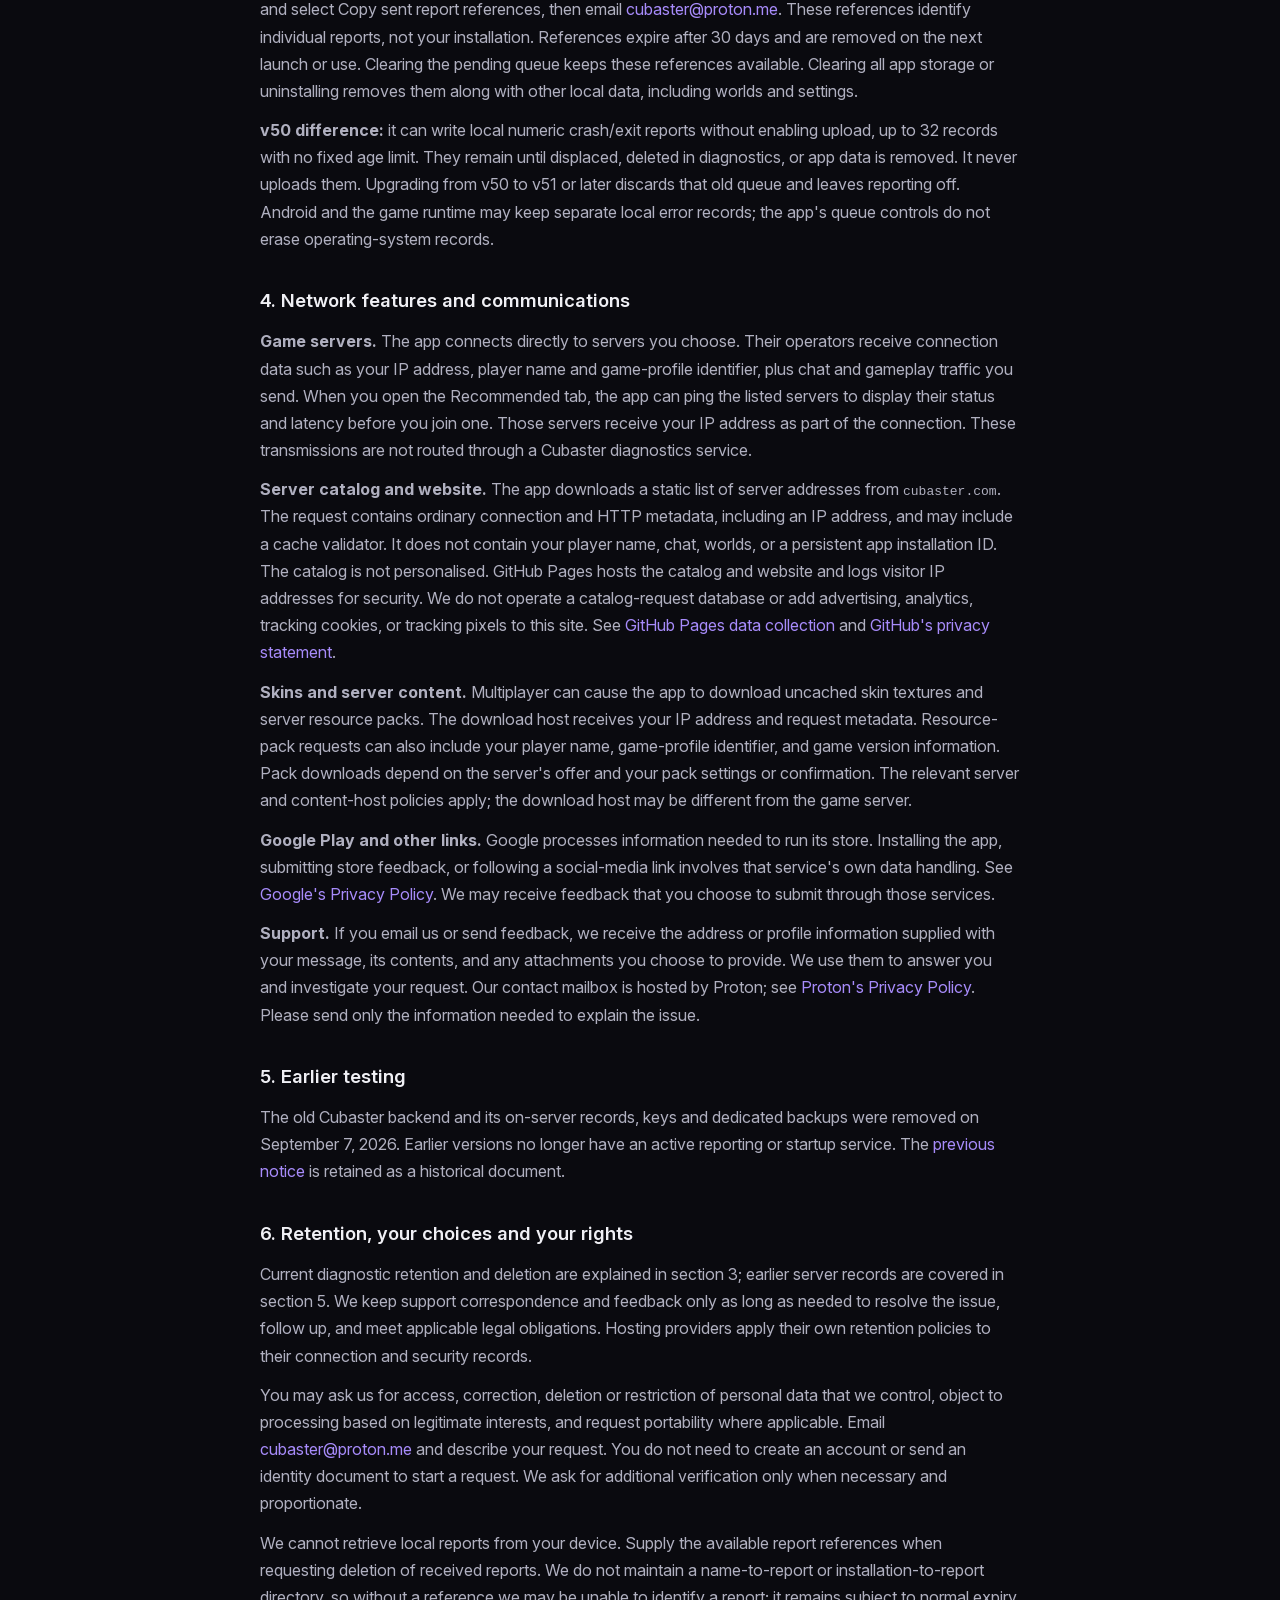
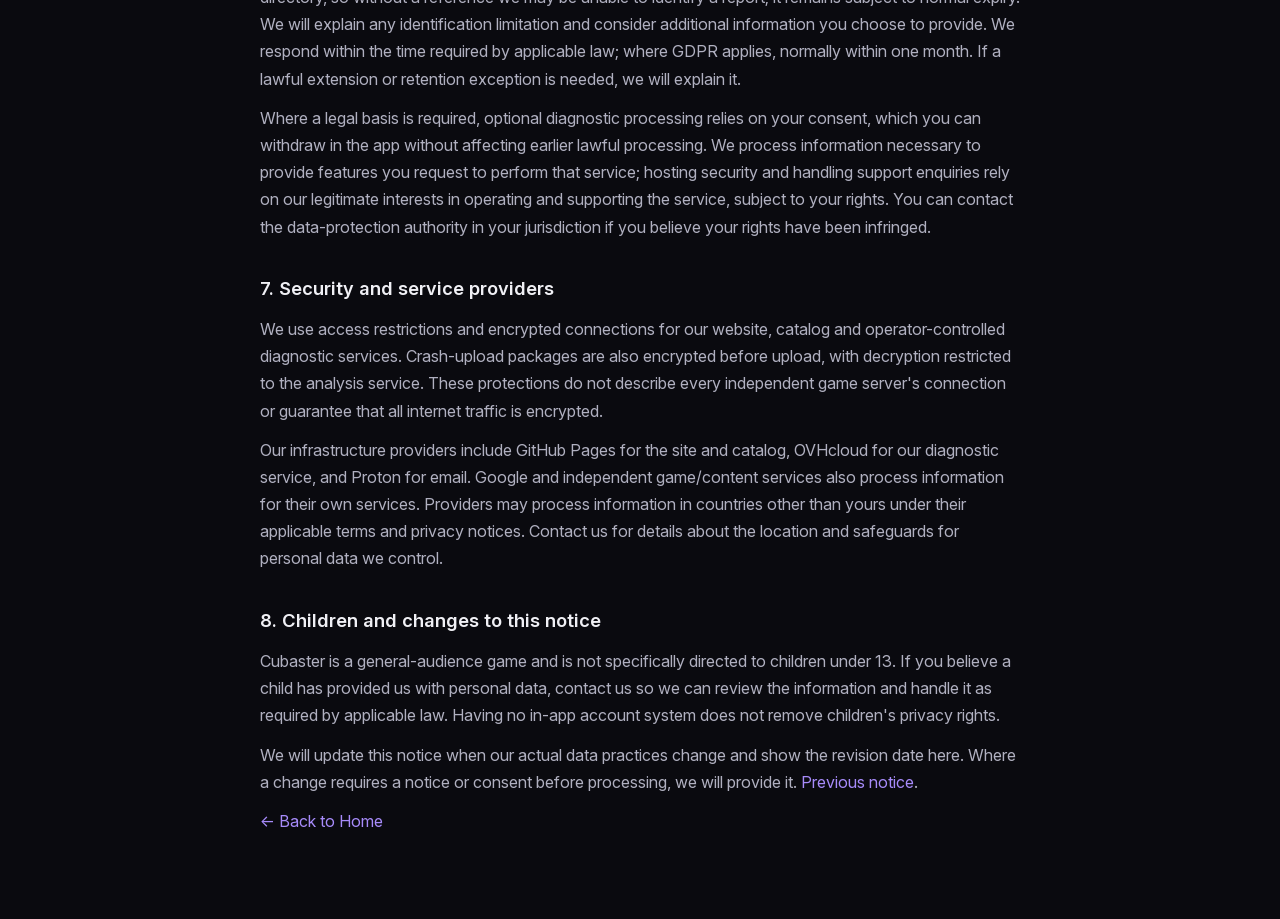
==== commit 206d7c13: "Publish Cubaster 26.2 website Built from emil-x/cubaster-site source dd40b78758edae443951abcac2d7570" ====
--- a/privacy/index.html
+++ b/privacy/index.html
@@ -4,7 +4,7 @@
     <meta charset="UTF-8">
     <meta name="viewport" content="width=device-width, initial-scale=1.0">
     <title>Privacy Policy — Cubaster</title>
-    <meta name="description" content="Privacy information for Cubaster, including optional crash reporting in version 1.1.21.">
+    <meta name="description" content="Privacy information for Cubaster, including optional crash reporting and the current Google Play release.">
     <meta name="theme-color" content="#7c5cff">
     <link rel="canonical" href="https://cubaster.com/privacy">
     <link rel="alternate" hreflang="en" href="https://cubaster.com/privacy">
@@ -22,30 +22,30 @@
 <main class="section legal">
     <div class="legal-inner">
         <h1>Privacy Policy</h1>
-        <p class="legal-meta">Updated: September 8, 2026 · Cubaster v51 (1.1.21) and the earlier v50 (1.1.20)</p>
+        <p class="legal-meta">Updated: October 2, 2026 · Current Google Play release: Cubaster 1.1.25</p>
         <p><a href="/privacy/ru" lang="ru" hreflang="ru">Читать на русском</a></p>
 
         <h2>1. Who we are and what this notice covers</h2>
-        <p>Cubaster is provided under the developer name Капуста ("we", "us"). Contact us about privacy or deletion at <a href="mailto:cubaster@proton.me">cubaster@proton.me</a>. This notice covers the Cubaster Android app (<code>com.cubaster</code>), version 1.1.21 currently available in Google Play closed testing, the earlier 1.1.20 version described below, and this website.</p>
+        <p>Cubaster is provided under the developer name Капуста ("we", "us"). Contact us about privacy or deletion at <a href="mailto:cubaster@proton.me">cubaster@proton.me</a>. This notice covers the Cubaster Android app (<code>com.cubaster</code>), including the current release 1.1.25 available in Google Play, the earlier versions described below, and this website.</p>
 
         <h2>2. The app and your choice</h2>
         <p>The app has no advertising or in-app purchases, does not sell personal data, and has no Cubaster account system or tracking SDKs. It does not contact a Cubaster startup-verification or content-key service to start the game. Network features contact the services in section 4.</p>
-        <p><strong>In v51, crash reporting is optional and off by default.</strong> To enable it, choose Settings → Crash Diagnostics from the game’s main menu. On the Data and diagnostics screen that opens, turn on Send minimal crash reports and confirm the explanation. You can play without enabling it. Until you enable it, the app does not create its numeric report queue or upload diagnostic reports to us.</p>
+        <p><strong>Crash reporting is optional and off by default in v51 (1.1.21) and subsequent releases, including v55 (1.1.25).</strong> To enable it, choose Settings → Crash Diagnostics from the game’s main menu. On the Data and diagnostics screen that opens, turn on Send minimal crash reports and confirm the explanation. You can play without enabling it. Until you enable it, the app does not save reports in its numeric report queue or upload diagnostic reports to us.</p>
         <p>Only subsequent failures are eligible. Enabling reporting clears the previous queue and excludes earlier Android exit records. Turning it off clears pending reports and cancels further uploads. Data already received by the server cannot be recalled by the switch. The v50 build has no upload capability and its switch cannot enable uploading.</p>
 
         <h2>3. Crash reports and local diagnostics</h2>
-        <p>When v51 reporting is enabled, a crash, an app-not-responding event (ANR), or an abnormal exit caused by low memory or excessive resource use can generate a small report. Android's record of that exit may be read on the next launch. Reports are queued and uploaded asynchronously when a connection is available; a reporting failure does not block the game. We use them to diagnose failures and improve reliability.</p>
+        <p>When reporting is enabled, a crash, an app-not-responding event (ANR), or an abnormal exit caused by low memory or excessive resource use can generate a small report. Android's record of that exit may be read on the next launch. Reports are queued and uploaded asynchronously when a connection is available; a reporting failure does not block the game. We use them to diagnose failures and improve reliability.</p>
         <p>A report contains the app build/release, Android version, event time, available uptime and memory measurements, numeric failure, signal and app-stage codes, and a new random reference for that report. For native crashes, it can include up to 16 relative code addresses from our library if Android makes them available. We resolve those addresses using private information for the exact app build. The app does not upload the Android tombstone itself, textual stacks, text logs, memory dumps, usernames, chat, worlds, screenshots, hardware identifiers, or a persistent device or installation ID.</p>
         <p>Reports are encrypted before HTTPS upload to our diagnostics service hosted by OVHcloud. Only the isolated analysis service has access to decryption. Ordinary connection metadata, including the IP address, reaches the network infrastructure. The crash database does not store your IP address, and our current access-log format omits it. The network server uses IP addresses transiently to limit requests; rare critical-error logs may contain connection metadata. Current service logs rotate after seven days.</p>
-        <p>The v51 queue holds at most 32 reports. Reports older than seven days are discarded at the next app/queue operation and are not uploaded. Turning reporting off or using Delete local diagnostics clears the pending queue and prevents earlier Android exits from recreating it. Received reports, decoded data and related analysis are retained for up to 30 days from receipt, with scheduled expiry cleanup. Matching reports are grouped for reliability analysis; summary groups and alerts require at least three reports.</p>
+        <p>The queue holds at most 32 reports. Reports older than seven days are discarded at the next app/queue operation and are not uploaded. Turning reporting off or using Delete local diagnostics clears the pending queue and prevents earlier Android exits from recreating it. Received reports, decoded data and related analysis are retained for up to 30 days from receipt, with scheduled expiry cleanup. Matching reports are grouped for reliability analysis; summary groups and alerts require at least three reports.</p>
         <p>For deletion requests, the device keeps up to 128 recent confirmed report references. To copy them, choose Settings → Crash Diagnostics from the game’s main menu. Scroll down in Data and diagnostics and select Copy sent report references, then email <a href="mailto:cubaster@proton.me">cubaster@proton.me</a>. These references identify individual reports, not your installation. References expire after 30 days and are removed on the next launch or use. Clearing the pending queue keeps these references available. Clearing all app storage or uninstalling removes them along with other local data, including worlds and settings.</p>
-        <p><strong>v50 difference:</strong> it can write local numeric crash/exit reports without enabling upload, up to 32 records with no fixed age limit. They remain until displaced, deleted in diagnostics, or app data is removed. It never uploads them. Upgrading to v51 discards that old queue and leaves reporting off. Android and the game runtime may keep separate local error records; the app's queue controls do not erase operating-system records.</p>
+        <p><strong>v50 difference:</strong> it can write local numeric crash/exit reports without enabling upload, up to 32 records with no fixed age limit. They remain until displaced, deleted in diagnostics, or app data is removed. It never uploads them. Upgrading from v50 to v51 or later discards that old queue and leaves reporting off. Android and the game runtime may keep separate local error records; the app's queue controls do not erase operating-system records.</p>
 
         <h2>4. Network features and communications</h2>
         <p><strong>Game servers.</strong> The app connects directly to servers you choose. Their operators receive connection data such as your IP address, player name and game-profile identifier, plus chat and gameplay traffic you send. When you open the Recommended tab, the app can ping the listed servers to display their status and latency before you join one. Those servers receive your IP address as part of the connection. These transmissions are not routed through a Cubaster diagnostics service.</p>
         <p><strong>Server catalog and website.</strong> The app downloads a static list of server addresses from <code>cubaster.com</code>. The request contains ordinary connection and HTTP metadata, including an IP address, and may include a cache validator. It does not contain your player name, chat, worlds, or a persistent app installation ID. The catalog is not personalised. GitHub Pages hosts the catalog and website and logs visitor IP addresses for security. We do not operate a catalog-request database or add advertising, analytics, tracking cookies, or tracking pixels to this site. See <a href="https://docs.github.com/en/pages/getting-started-with-github-pages/what-is-github-pages#data-collection" rel="noopener">GitHub Pages data collection</a> and <a href="https://docs.github.com/en/site-policy/privacy-policies/github-general-privacy-statement" rel="noopener">GitHub's privacy statement</a>.</p>
         <p><strong>Skins and server content.</strong> Multiplayer can cause the app to download uncached skin textures and server resource packs. The download host receives your IP address and request metadata. Resource-pack requests can also include your player name, game-profile identifier, and game version information. Pack downloads depend on the server's offer and your pack settings or confirmation. The relevant server and content-host policies apply; the download host may be different from the game server.</p>
-        <p><strong>Google Play and other links.</strong> Google processes information needed to run its store and testing services. Joining a testing group, submitting store feedback, or following a social-media link involves that service's own data handling. See <a href="https://policies.google.com/privacy" rel="noopener">Google's Privacy Policy</a>. We may receive testing feedback that you choose to submit through those services.</p>
+        <p><strong>Google Play and other links.</strong> Google processes information needed to run its store. Installing the app, submitting store feedback, or following a social-media link involves that service's own data handling. See <a href="https://policies.google.com/privacy" rel="noopener">Google's Privacy Policy</a>. We may receive feedback that you choose to submit through those services.</p>
         <p><strong>Support.</strong> If you email us or send feedback, we receive the address or profile information supplied with your message, its contents, and any attachments you choose to provide. We use them to answer you and investigate your request. Our contact mailbox is hosted by Proton; see <a href="https://proton.me/legal/privacy" rel="noopener">Proton's Privacy Policy</a>. Please send only the information needed to explain the issue.</p>
 
         <h2>5. Earlier testing</h2>
@@ -54,8 +54,8 @@
         <h2>6. Retention, your choices and your rights</h2>
         <p>Current diagnostic retention and deletion are explained in section 3; earlier server records are covered in section 5. We keep support correspondence and feedback only as long as needed to resolve the issue, follow up, and meet applicable legal obligations. Hosting providers apply their own retention policies to their connection and security records.</p>
         <p>You may ask us for access, correction, deletion or restriction of personal data that we control, object to processing based on legitimate interests, and request portability where applicable. Email <a href="mailto:cubaster@proton.me">cubaster@proton.me</a> and describe your request. You do not need to create an account or send an identity document to start a request. We ask for additional verification only when necessary and proportionate.</p>
-        <p>We cannot retrieve local reports from your device. For v51, supply the available report references when requesting deletion of received reports. We do not maintain a name-to-report or installation-to-report directory, so without a reference we may be unable to identify a report; it remains subject to normal expiry. We will explain any identification limitation and consider additional information you choose to provide. We respond within the time required by applicable law; where GDPR applies, normally within one month. If a lawful extension or retention exception is needed, we will explain it.</p>
-        <p>Where a legal basis is required, optional v51 diagnostic processing relies on your consent, which you can withdraw in the app without affecting earlier lawful processing. We process information necessary to provide features you request to perform that service; hosting security and handling support enquiries rely on our legitimate interests in operating and supporting the service, subject to your rights. You can contact the data-protection authority in your jurisdiction if you believe your rights have been infringed.</p>
+        <p>We cannot retrieve local reports from your device. Supply the available report references when requesting deletion of received reports. We do not maintain a name-to-report or installation-to-report directory, so without a reference we may be unable to identify a report; it remains subject to normal expiry. We will explain any identification limitation and consider additional information you choose to provide. We respond within the time required by applicable law; where GDPR applies, normally within one month. If a lawful extension or retention exception is needed, we will explain it.</p>
+        <p>Where a legal basis is required, optional diagnostic processing relies on your consent, which you can withdraw in the app without affecting earlier lawful processing. We process information necessary to provide features you request to perform that service; hosting security and handling support enquiries rely on our legitimate interests in operating and supporting the service, subject to your rights. You can contact the data-protection authority in your jurisdiction if you believe your rights have been infringed.</p>
 
         <h2>7. Security and service providers</h2>
         <p>We use access restrictions and encrypted connections for our website, catalog and operator-controlled diagnostic services. Crash-upload packages are also encrypted before upload, with decryption restricted to the analysis service. These protections do not describe every independent game server's connection or guarantee that all internet traffic is encrypted.</p>
--- a/css/style.css
+++ b/css/style.css
@@ -31,6 +31,7 @@
 
 html {
     scroll-behavior: smooth;
+    scroll-padding-top: 80px;
     overflow-x: hidden;
 }
 
@@ -90,6 +91,7 @@
     display: flex;
     align-items: center;
     justify-content: space-between;
+    gap: 12px;
     height: 64px;
 }
 
@@ -113,20 +115,29 @@
     color: var(--accent);
 }
 
-.nav-links {
-    display: flex;
-    gap: 32px;
-    list-style: none;
-}
-
-.nav-links a {
-    color: var(--text-secondary);
-    font-size: 0.9rem;
+.nav-actions {
+    display: flex;
+    align-items: center;
+    gap: 16px;
+}
+
+.nav-owner-link {
+    padding: 8px 14px;
+    border: 1px solid rgba(167, 139, 250, 0.28);
+    border-radius: 8px;
+    background: rgba(124, 92, 255, 0.06);
+    color: var(--text-primary);
+    font-size: 0.875rem;
     font-weight: 500;
-    transition: color 0.2s;
-}
-
-.nav-links a:hover {
+    line-height: 1.4;
+    white-space: nowrap;
+    transition: background 0.2s, border-color 0.2s;
+}
+
+.nav-owner-link:hover,
+.nav-owner-link[aria-current="page"] {
+    background: rgba(124, 92, 255, 0.14);
+    border-color: var(--accent-light);
     color: var(--text-primary);
 }
 
@@ -137,6 +148,8 @@
     border-radius: 8px;
     font-weight: 600;
     font-size: 0.875rem;
+    white-space: nowrap;
+    flex-shrink: 0;
     transition: background 0.2s, transform 0.2s;
 }
 
@@ -147,7 +160,7 @@
 
 /* --- HERO --- */
 .hero {
-    padding: 118px 24px 72px;
+    padding: 122px 24px 64px;
     position: relative;
     overflow: hidden;
 }
@@ -175,9 +188,9 @@
     max-width: 1200px;
     margin: 0 auto;
     display: grid;
-    grid-template-columns: minmax(0, 0.95fr) minmax(360px, 1.05fr);
-    align-items: center;
-    gap: 56px;
+    grid-template-columns: minmax(0, 0.8fr) minmax(0, 1.2fr);
+    align-items: center;
+    gap: 40px;
 }
 
 .hero-icon {
@@ -253,62 +266,13 @@
     color: #fff;
 }
 
-.btn-secondary {
-    display: inline-flex;
-    align-items: center;
-    gap: 8px;
-    padding: 14px 32px;
-    background: var(--bg-card);
-    color: var(--text-primary);
-    border-radius: 10px;
-    font-weight: 600;
-    font-size: 1rem;
-    border: 1px solid var(--border);
-    transition: all 0.2s;
-    cursor: pointer;
-}
-
-.btn-secondary:hover {
-    background: var(--bg-card-hover);
-    border-color: var(--accent);
-    transform: translateY(-2px);
-    color: var(--text-primary);
-}
-
-.hero-stats {
-    display: flex;
-    justify-content: flex-start;
-    gap: 36px;
-    margin-top: 46px;
-    padding-top: 34px;
-    border-top: 1px solid var(--border);
-}
-
-.hero-stat {
-    text-align: center;
-}
-
-.hero-stat-value {
-    font-size: 1.75rem;
-    font-weight: 700;
-    color: var(--text-primary);
-}
-
-.hero-stat-label {
-    font-size: 0.8rem;
-    color: var(--text-muted);
-    margin-top: 4px;
-    text-transform: uppercase;
-    letter-spacing: 0.05em;
-}
-
 .hero-visual {
     position: relative;
 }
 
 .hero-preview-card {
     position: relative;
-    padding: 14px;
+    padding: 8px;
     border: 1px solid rgba(124, 92, 255, 0.28);
     border-radius: 24px;
     background:
@@ -327,32 +291,21 @@
     pointer-events: none;
 }
 
-.hero-preview-top,
-.hero-preview-footer {
-    position: relative;
-    display: flex;
-    align-items: center;
-    gap: 10px;
-    padding: 2px 4px 12px;
-    color: var(--text-muted);
-    font-size: 0.78rem;
+.game-modes {
+    display: flex;
+    justify-content: center;
+    flex-wrap: wrap;
+    gap: 12px;
+    margin-top: 20px;
+}
+
+.game-modes span {
+    padding: 6px 14px;
+    border: 1px solid var(--border);
+    border-radius: 100px;
+    color: var(--text-secondary);
+    font-size: 0.8rem;
     font-weight: 600;
-}
-
-.hero-preview-top strong {
-    margin-left: auto;
-    color: var(--success);
-    font-size: 0.72rem;
-    text-transform: uppercase;
-    letter-spacing: 0.08em;
-}
-
-.hero-preview-dot {
-    width: 8px;
-    height: 8px;
-    border-radius: 999px;
-    background: var(--success);
-    box-shadow: 0 0 18px rgba(52, 211, 153, 0.6);
 }
 
 .hero-preview-picture {
@@ -369,114 +322,9 @@
     background: #050508;
 }
 
-.hero-preview-footer {
-    justify-content: space-between;
-    padding: 12px 4px 2px;
-    font-size: 0.75rem;
-}
-
-/* --- EARLY ACCESS --- */
-.early-access-section {
-    padding: 40px 24px 100px;
-}
-
-.early-access-card {
-    max-width: 760px;
-    margin: 0 auto;
-    background: var(--bg-card);
-    border: 1px solid rgba(124, 92, 255, 0.3);
-    border-radius: var(--radius-lg);
-    padding: 48px;
-    position: relative;
-    overflow: hidden;
-}
-
-.ea-glow {
-    position: absolute;
-    top: -60%;
-    left: 50%;
-    transform: translateX(-50%);
-    width: 500px;
-    height: 300px;
-    background: radial-gradient(circle, rgba(124, 92, 255, 0.15) 0%, transparent 70%);
-    pointer-events: none;
-}
-
-.ea-content {
-    position: relative;
-    text-align: center;
-}
-
-.ea-label {
-    display: inline-block;
-    padding: 5px 14px;
-    background: linear-gradient(135deg, rgba(124, 92, 255, 0.2), rgba(192, 132, 252, 0.2));
-    border: 1px solid rgba(124, 92, 255, 0.35);
-    border-radius: 100px;
-    font-size: 0.75rem;
-    font-weight: 700;
-    color: var(--accent-light);
-    text-transform: uppercase;
-    letter-spacing: 0.08em;
-    margin-bottom: 20px;
-}
-
-.ea-content h2 {
-    font-size: 1.75rem;
-    font-weight: 700;
-    margin-bottom: 14px;
-    letter-spacing: -0.02em;
-}
-
-.ea-content > p {
-    color: var(--text-secondary);
-    font-size: 1rem;
-    max-width: 540px;
-    margin: 0 auto 36px;
-    line-height: 1.7;
-}
-
-.ea-perks {
-    display: flex;
-    flex-direction: column;
-    gap: 16px;
-    max-width: 400px;
-    margin: 0 auto 36px;
-    text-align: left;
-}
-
-.ea-perk {
-    display: flex;
-    align-items: flex-start;
-    gap: 14px;
-}
-
-.ea-perk-icon {
-    font-size: 1.25rem;
-    flex-shrink: 0;
-    width: 36px;
-    height: 36px;
-    display: flex;
-    align-items: center;
-    justify-content: center;
-    background: rgba(124, 92, 255, 0.1);
-    border-radius: 10px;
-}
-
-.ea-perk strong {
-    display: block;
-    font-size: 0.9rem;
-    margin-bottom: 2px;
-}
-
-.ea-perk span {
-    font-size: 0.825rem;
-    color: var(--text-secondary);
-}
-
 /* --- SECTIONS --- */
 .section {
-    padding: 100px 24px;
+    padding: 72px 24px;
 }
 
 .section-header {
@@ -497,53 +345,6 @@
     font-size: 1.05rem;
 }
 
-/* --- FEATURES --- */
-.features-grid {
-    max-width: 1200px;
-    margin: 0 auto;
-    display: grid;
-    grid-template-columns: repeat(auto-fit, minmax(320px, 1fr));
-    gap: 24px;
-}
-
-.feature-card {
-    background: var(--bg-card);
-    border: 1px solid var(--border);
-    border-radius: var(--radius-lg);
-    padding: 36px;
-    transition: all 0.3s;
-}
-
-.feature-card:hover {
-    border-color: var(--accent);
-    transform: translateY(-4px);
-    box-shadow: 0 12px 40px rgba(0, 0, 0, 0.3);
-}
-
-.feature-icon {
-    width: 48px;
-    height: 48px;
-    background: rgba(124, 92, 255, 0.12);
-    border-radius: 12px;
-    display: flex;
-    align-items: center;
-    justify-content: center;
-    font-size: 1.5rem;
-    margin-bottom: 20px;
-}
-
-.feature-card h3 {
-    font-size: 1.15rem;
-    font-weight: 600;
-    margin-bottom: 10px;
-}
-
-.feature-card p {
-    color: var(--text-secondary);
-    font-size: 0.925rem;
-    line-height: 1.65;
-}
-
 /* --- SCREENSHOTS CAROUSEL --- */
 .carousel-wrap {
     position: relative;
@@ -561,6 +362,7 @@
 }
 
 .carousel-track {
+    position: relative;
     display: flex;
     transition: transform 0.45s cubic-bezier(0.25, 0.1, 0.25, 1);
     will-change: transform;
@@ -571,19 +373,22 @@
 
 .carousel-slide {
     flex-shrink: 0;
-    width: 60%;
+    width: 78%;
     padding: 0 10px;
     box-sizing: border-box;
-    transition: transform 0.45s ease, opacity 0.45s ease, filter 0.45s ease;
+    transition: transform 0.45s ease, opacity 0.45s ease;
     transform: scale(0.85);
     opacity: 0.4;
-    filter: brightness(0.5);
 }
 
 .carousel-slide.active {
     transform: scale(1);
     opacity: 1;
-    filter: brightness(1);
+}
+
+.carousel-track.is-jumping,
+.carousel-track.is-jumping .carousel-slide {
+    transition: none;
 }
 
 .screenshot {
@@ -657,444 +462,173 @@
     transform: scale(1.3);
 }
 
-/* --- SERVERS --- */
-.servers-section {
-    background: var(--bg-secondary);
-}
-
-.servers-list {
-    max-width: 1080px;
+/* --- DOWNLOAD --- */
+.download-section {
+    background: radial-gradient(ellipse at center, rgba(124, 92, 255, 0.12), transparent 70%);
+}
+
+.download-card {
+    max-width: 760px;
+    margin: 0 auto;
+    padding: 28px 0;
+    text-align: center;
+}
+
+.download-card h2 {
+    font-size: clamp(1.8rem, 4vw, 3rem);
+    line-height: 1.2;
+    letter-spacing: -0.03em;
+    margin-bottom: 28px;
+}
+
+/* --- SERVER PLACEMENT --- */
+.placement-page {
+    min-height: 100vh;
+    display: flex;
+    flex-direction: column;
+}
+
+.placement {
+    flex: 1;
+    padding: 132px 24px 76px;
+    background: radial-gradient(ellipse at 75% 40%, rgba(124, 92, 255, 0.12), transparent 60%);
+}
+
+.placement-inner {
+    max-width: 1120px;
     margin: 0 auto;
     display: grid;
-    grid-template-columns: repeat(2, minmax(0, 1fr));
-    gap: 20px;
-}
-
-.server-card {
-    --server-accent: var(--accent);
-    --server-glow: rgba(124, 92, 255, 0.16);
-    background: var(--bg-card);
-    border: 1px solid var(--border);
-    border-radius: var(--radius);
-    padding: 22px 24px 24px;
-    display: flex;
-    flex-direction: column;
-    gap: 14px;
-    transition: border-color 0.2s, background 0.2s, transform 0.2s, box-shadow 0.2s;
-    position: relative;
-    overflow: hidden;
-}
-
-.server-card::before {
-    content: '';
-    position: absolute;
-    inset: 0 auto 0 0;
-    width: 3px;
-    background: linear-gradient(180deg, var(--server-accent), transparent 82%);
-}
-
-.server-card::after {
-    content: '';
-    position: absolute;
-    top: -72px;
-    right: -42px;
-    width: 180px;
-    height: 180px;
-    border-radius: 50%;
-    background: var(--server-glow);
-    filter: blur(8px);
-    pointer-events: none;
-}
-
-.server-card:hover {
-    border-color: rgba(255, 255, 255, 0.12);
-    background: var(--bg-card-hover);
-    transform: translateY(-2px);
-    box-shadow: 0 20px 40px rgba(0, 0, 0, 0.22);
-}
-
-.server-card-zone {
-    --server-accent: #f59e0b;
-    --server-glow: rgba(245, 158, 11, 0.15);
-}
-
-.server-card-funtime {
-    --server-accent: #ef4444;
-    --server-glow: rgba(239, 68, 68, 0.16);
-}
-
-.server-card-reallyworld {
-    --server-accent: #22c55e;
-    --server-glow: rgba(34, 197, 94, 0.16);
-}
-
-.server-card-holyworld {
-    --server-accent: #60a5fa;
-    --server-glow: rgba(96, 165, 250, 0.16);
-}
-
-.server-head {
-    display: flex;
-    align-items: flex-start;
-    justify-content: space-between;
-    gap: 16px;
-    flex-wrap: wrap;
-    position: relative;
-    z-index: 1;
-}
-
-.server-title-block {
-    display: flex;
-    flex: 1 1 260px;
-    flex-direction: column;
-    gap: 4px;
-    min-width: 0;
-}
-
-.server-head h3 {
-    font-size: 1.05rem;
-    font-weight: 600;
-}
-
-.server-copy {
+    grid-template-columns: minmax(0, 1.2fr) minmax(0, 1fr);
+    align-items: center;
+    gap: 64px;
+}
+
+.placement h1 {
+    font-size: clamp(2rem, 4.5vw, 3.5rem);
+    line-height: 1.12;
+    letter-spacing: -0.04em;
+    margin-bottom: 24px;
+}
+
+.placement h1 .gradient {
+    background: linear-gradient(135deg, var(--accent-light), #c084fc);
+    -webkit-background-clip: text;
+    -webkit-text-fill-color: transparent;
+    background-clip: text;
+}
+
+.placement-lead {
+    max-width: 520px;
+    font-size: 1.1rem;
     color: var(--text-secondary);
-    font-size: 0.92rem;
-    max-width: 38ch;
-}
-
-.server-address {
-    font-family: 'JetBrains Mono', 'Fira Code', monospace;
+    margin-bottom: 24px;
+}
+
+.placement-terms {
+    max-width: 420px;
+    color: var(--text-secondary);
+    margin-bottom: 28px;
+}
+
+.placement-contact-note {
+    color: var(--text-muted);
     font-size: 0.825rem;
-    color: var(--accent-light);
-    background: rgba(124, 92, 255, 0.08);
-    padding: 6px 14px;
-    border-radius: 8px;
-    border: 1px solid rgba(124, 92, 255, 0.15);
-    cursor: pointer;
-    display: inline-flex;
-    align-items: center;
-    gap: 8px;
-    font-weight: 500;
-    transition: background 0.15s, border-color 0.15s, transform 0.15s, color 0.15s;
-    position: relative;
-    z-index: 1;
-    overflow: visible;
-}
-
-.server-address:hover {
-    background: rgba(124, 92, 255, 0.16);
-    border-color: rgba(124, 92, 255, 0.35);
-    transform: translateY(-1px);
-}
-
-.server-address:active {
-    transform: translateY(0);
-}
-
-.server-address-hint {
-    font-family: 'Inter', sans-serif;
-    font-size: 0.7rem;
-    color: var(--text-primary);
-    font-weight: 500;
-    opacity: 0;
-    position: absolute;
-    top: calc(100% + 8px);
-    left: 50%;
-    transform: translateX(-50%) translateY(-4px);
-    white-space: nowrap;
-    pointer-events: none;
-    padding: 6px 10px;
-    border-radius: 8px;
-    border: 1px solid rgba(255, 255, 255, 0.08);
-    background: rgba(8, 8, 14, 0.94);
-    box-shadow: 0 12px 28px rgba(0, 0, 0, 0.28);
-    transition: opacity 0.2s, transform 0.2s;
-}
-
-.server-address:hover .server-address-hint,
-.server-address.copied .server-address-hint {
-    opacity: 1;
-    transform: translateX(-50%) translateY(0);
-}
-
-.server-address.copied {
-    background: rgba(85, 255, 85, 0.12);
-    border-color: rgba(85, 255, 85, 0.35);
-    color: #7ef07e;
-}
-
-.server-address.copied .server-address-text::before {
-    content: '✓ ';
-}
-
-.server-tags {
-    display: flex;
-    flex-wrap: wrap;
-    gap: 8px;
-    position: relative;
-    z-index: 1;
-}
-
-.server-tag {
-    padding: 6px 10px;
-    border-radius: 999px;
-    border: 1px solid rgba(255, 255, 255, 0.08);
-    background: rgba(255, 255, 255, 0.04);
-    color: var(--text-secondary);
-    font-size: 0.74rem;
-    font-weight: 600;
-    letter-spacing: 0.02em;
-}
-
-.server-motd-shell {
-    background: rgba(7, 7, 12, 0.38);
-    border: 1px solid rgba(255, 255, 255, 0.05);
-    border-radius: 10px;
-    padding: 10px 12px 12px;
-    position: relative;
-    z-index: 1;
-}
-
-.server-motd {
-    background: #111;
-    border: 1px solid #222;
-    border-radius: 8px;
-    padding: 12px 16px;
-    font-family: 'Minecraft', 'JetBrains Mono', 'Fira Code', monospace;
-    font-size: 0.85rem;
-    line-height: 1.5;
-    color: #fff;
-    white-space: pre-wrap;
-    overflow-x: auto;
-    text-shadow: 2px 2px 0 rgba(0, 0, 0, 0.45);
-}
-
-.server-motd:empty {
-    display: none;
-}
-
-.motd-k {
-    display: inline-block;
-}
-
-/* --- DOWNLOAD --- */
-.download-section {
-    text-align: center;
-}
-
-.download-card {
-    max-width: 560px;
-    margin: 0 auto;
-    background: var(--bg-card);
-    border: 1px solid var(--border);
-    border-radius: var(--radius-lg);
-    padding: 48px;
-    position: relative;
-    overflow: hidden;
-}
-
-.download-card::before {
-    content: '';
-    position: absolute;
-    top: 0;
-    left: 0;
-    right: 0;
-    height: 2px;
-    background: linear-gradient(90deg, var(--accent), #c084fc, var(--accent));
-}
-
-.download-version {
-    display: inline-block;
-    padding: 4px 12px;
-    background: rgba(52, 211, 153, 0.1);
-    color: var(--success);
-    border-radius: 6px;
-    font-size: 0.8rem;
-    font-weight: 600;
-    margin-bottom: 20px;
-}
-
-.download-card h3 {
-    font-size: 1.5rem;
-    font-weight: 700;
-    margin-bottom: 12px;
-}
-
-.download-card > p {
-    color: var(--text-secondary);
-    margin-bottom: 32px;
-}
-
-.download-steps {
-    display: flex;
-    flex-direction: column;
-    gap: 14px;
-    text-align: left;
-    margin-bottom: 32px;
-}
-
-.download-step {
-    display: flex;
-    align-items: flex-start;
-    gap: 16px;
-    padding: 16px;
-    background: rgba(255, 255, 255, 0.025);
-    border: 1px solid rgba(255, 255, 255, 0.06);
-    border-radius: 14px;
-    transition: border-color 0.2s, background 0.2s, transform 0.2s;
-}
-
-.download-step:hover {
-    background: rgba(124, 92, 255, 0.06);
-    border-color: rgba(124, 92, 255, 0.22);
-    transform: translateY(-1px);
-}
-
-.step-number {
-    width: 36px;
-    height: 36px;
-    flex-shrink: 0;
-    display: flex;
-    align-items: center;
-    justify-content: center;
-    background: rgba(124, 92, 255, 0.12);
-    border: 1px solid rgba(124, 92, 255, 0.25);
-    border-radius: 50%;
-    font-size: 0.875rem;
-    font-weight: 700;
-    color: var(--accent-light);
-}
-
-.step-text {
-    display: flex;
-    flex-direction: column;
-    align-items: flex-start;
-    gap: 5px;
-    font-size: 0.925rem;
-    color: var(--text-secondary);
-    line-height: 1.5;
-}
-
-.step-text strong {
-    color: var(--text-primary);
-    font-size: 0.98rem;
-    line-height: 1.35;
-}
-
-.step-label {
-    display: inline-flex;
-    align-items: center;
-    padding: 3px 9px;
-    border-radius: 999px;
-    background: rgba(52, 211, 153, 0.1);
-    border: 1px solid rgba(52, 211, 153, 0.2);
-    color: var(--success);
-    font-size: 0.68rem;
-    font-weight: 800;
-    line-height: 1;
-    letter-spacing: 0.08em;
-    text-transform: uppercase;
-}
-
-.step-text a {
-    color: var(--accent-light);
-    font-weight: 600;
-}
-
-.download-links {
-    display: flex;
-    flex-wrap: wrap;
-    justify-content: center;
-    align-items: center;
-    gap: 10px;
     margin-top: 16px;
-    font-size: 0.9rem;
-}
-
-.download-links a {
-    color: var(--accent-light);
-    font-weight: 600;
-}
-
-.download-links-sep {
-    color: var(--text-muted);
-}
-
-.download-requirements {
-    display: flex;
-    gap: 24px;
-    justify-content: center;
-    margin-top: 24px;
-    padding-top: 24px;
-    border-top: 1px solid var(--border);
-}
-
-.download-req {
-    font-size: 0.8rem;
-    color: var(--text-muted);
-}
-
-.download-req strong {
-    color: var(--text-secondary);
-}
-
-/* --- FAQ --- */
-.faq-list {
-    max-width: 700px;
-    margin: 0 auto;
-    display: flex;
-    flex-direction: column;
-    gap: 12px;
-}
-
-.faq-item {
-    background: var(--bg-card);
-    border: 1px solid var(--border);
-    border-radius: var(--radius);
-    overflow: hidden;
-}
-
-.faq-question {
-    width: 100%;
-    padding: 20px 24px;
-    display: flex;
-    align-items: center;
-    justify-content: space-between;
-    background: none;
-    border: none;
-    color: var(--text-primary);
-    font-size: 0.95rem;
-    font-weight: 600;
-    cursor: pointer;
-    text-align: left;
-    transition: color 0.2s;
-}
-
-.faq-question:hover {
-    color: var(--accent-light);
-}
-
-.faq-chevron {
+}
+
+.placement-preview {
+    padding: 28px;
+    border: 1px solid rgba(124, 92, 255, 0.28);
+    border-radius: 24px;
+    background: linear-gradient(160deg, #202032, #11111b);
+    box-shadow: 0 24px 70px rgba(0, 0, 0, 0.3);
+}
+
+.placement-preview-label {
     font-size: 0.75rem;
     color: var(--text-muted);
-    transition: transform 0.3s;
-}
-
-.faq-item.open .faq-chevron {
-    transform: rotate(180deg);
-}
-
-.faq-answer {
-    max-height: 0;
-    overflow: hidden;
-    transition: max-height 0.3s ease;
-}
-
-.faq-answer-inner {
-    padding: 0 24px 20px;
+    margin-bottom: 8px;
+}
+
+.placement-preview-title {
+    font-size: 1.15rem;
+    font-weight: 600;
+    margin-bottom: 24px;
+}
+
+.placement-server {
+    display: flex;
+    align-items: center;
+    gap: 14px;
+    padding: 18px;
+    border-radius: 14px;
+    margin-bottom: 12px;
+}
+
+.placement-server-muted {
+    background: rgba(255, 255, 255, 0.025);
+}
+
+.placement-server-featured {
+    border: 1px solid rgba(167, 139, 250, 0.6);
+    background: rgba(124, 92, 255, 0.12);
+    box-shadow: 0 0 28px rgba(124, 92, 255, 0.1);
+}
+
+.placement-server-icon {
+    flex-shrink: 0;
+    width: 44px;
+    height: 44px;
+    border-radius: 10px;
+    background: rgba(255, 255, 255, 0.06);
+    display: grid;
+    place-items: center;
+    font-size: 1.7rem;
+    color: var(--accent-light);
+}
+
+.placement-server-featured .placement-server-icon {
+    background: rgba(124, 92, 255, 0.2);
+}
+
+.placement-server-copy {
+    min-width: 0;
+}
+
+.placement-server-copy strong {
+    display: block;
+    font-size: 1.1rem;
+    margin-bottom: 3px;
+}
+
+.placement-server-copy span {
+    display: block;
+    font-size: 0.8rem;
     color: var(--text-secondary);
-    font-size: 0.9rem;
-    line-height: 1.7;
+}
+
+.placement-placeholder {
+    flex: 1;
+}
+
+.placement-placeholder span {
+    display: block;
+    width: 70%;
+    height: 9px;
+    border-radius: 4px;
+    background: rgba(255, 255, 255, 0.055);
+}
+
+.placement-placeholder span + span {
+    width: 45%;
+    height: 6px;
+    margin-top: 10px;
+}
+
+.placement-preview-note {
+    color: var(--text-muted);
+    font-size: 0.75rem;
+    margin-top: 20px;
 }
 
 /* --- LEGAL --- */
@@ -1156,6 +690,9 @@
 
 .footer-links {
     display: flex;
+    flex-wrap: wrap;
+    justify-content: center;
+    max-width: 100%;
     gap: 24px;
     list-style: none;
 }
@@ -1171,30 +708,24 @@
 }
 
 /* --- MOBILE --- */
-.mobile-menu-btn {
-    display: none;
-    background: none;
-    border: none;
-    color: var(--text-secondary);
-    font-size: 1.5rem;
-    cursor: pointer;
-}
-
 @media (max-width: 768px) {
     .nav {
         padding: 0 16px;
     }
 
     .nav-cta {
-        display: none;
-    }
-
-    .nav-links {
-        display: none;
-    }
-
-    .mobile-menu-btn {
-        display: block;
+        padding: 8px 12px;
+        font-size: 0.75rem;
+    }
+
+    .nav-logo {
+        font-size: 1.1rem;
+        gap: 8px;
+    }
+
+    .nav-icon {
+        width: 28px;
+        height: 28px;
     }
 
     .section {
@@ -1232,11 +763,6 @@
         padding: 10px;
     }
 
-    .download-card,
-    .early-access-card {
-        padding: 28px 20px;
-    }
-
     .carousel-arrow {
         width: 36px;
         height: 36px;
@@ -1247,46 +773,35 @@
     .carousel-next { right: 4px; }
 
     .carousel-slide {
-        width: 75%;
+        width: 94%;
         transform: scale(0.88);
-    }
-
-    .nav-links.open {
-        display: flex;
-        flex-direction: column;
-        position: absolute;
-        top: 64px;
-        left: 0;
-        right: 0;
-        background: rgba(10, 10, 15, 0.95);
-        backdrop-filter: blur(20px);
-        padding: 24px;
-        gap: 20px;
-        border-bottom: 1px solid var(--border);
     }
 
     .hero h1 {
         font-size: 2.25rem;
     }
 
-    .hero-stats {
-        flex-direction: column;
-        gap: 24px;
-        align-items: center;
-        padding-top: 28px;
-        margin-top: 34px;
-    }
-
-    .features-grid {
+    .placement {
+        padding: 104px 16px 56px;
+    }
+
+    .placement-inner {
         grid-template-columns: 1fr;
-    }
-
-    .servers-list {
-        grid-template-columns: 1fr;
-    }
-
-    .server-card {
+        gap: 40px;
+    }
+
+    .placement-preview {
         padding: 20px;
+    }
+
+    .placement-server {
+        gap: 12px;
+        padding: 14px;
+    }
+
+    .placement-server-icon {
+        width: 36px;
+        height: 36px;
     }
 
     .footer-inner {
@@ -1295,21 +810,59 @@
         text-align: center;
     }
 
-    .download-requirements {
-        flex-direction: column;
-        gap: 12px;
-    }
 }
 
 @media (max-width: 420px) {
-    .hero-buttons .btn-primary,
-    .hero-buttons .btn-secondary {
+    .hero-buttons .btn-primary {
         width: 100%;
         justify-content: center;
     }
 
-    .hero-preview-top,
-    .hero-preview-footer {
-        font-size: 0.68rem;
-    }
-}
+}
+
+@media (max-width: 600px) {
+    html {
+        scroll-padding-top: 120px;
+    }
+
+    .nav-with-owner .nav-inner {
+        flex-wrap: wrap;
+        height: auto;
+        padding-top: 14px;
+        row-gap: 0;
+    }
+
+    .nav-with-owner .nav-actions {
+        display: contents;
+    }
+
+    .nav-with-owner .nav-cta {
+        order: 1;
+    }
+
+    .nav-owner-link {
+        order: 2;
+        width: 100%;
+        margin-top: 14px;
+        padding: 7px 0;
+        border-width: 1px 0 0;
+        border-radius: 0;
+        font-size: 0.825rem;
+        text-align: center;
+    }
+
+    .nav-with-owner + main .hero {
+        padding-top: 132px;
+    }
+
+    .nav-with-owner + main.placement {
+        padding-top: 144px;
+    }
+}
+
+@media (prefers-reduced-motion: reduce) {
+    .carousel-track,
+    .carousel-slide {
+        transition: none;
+    }
+}
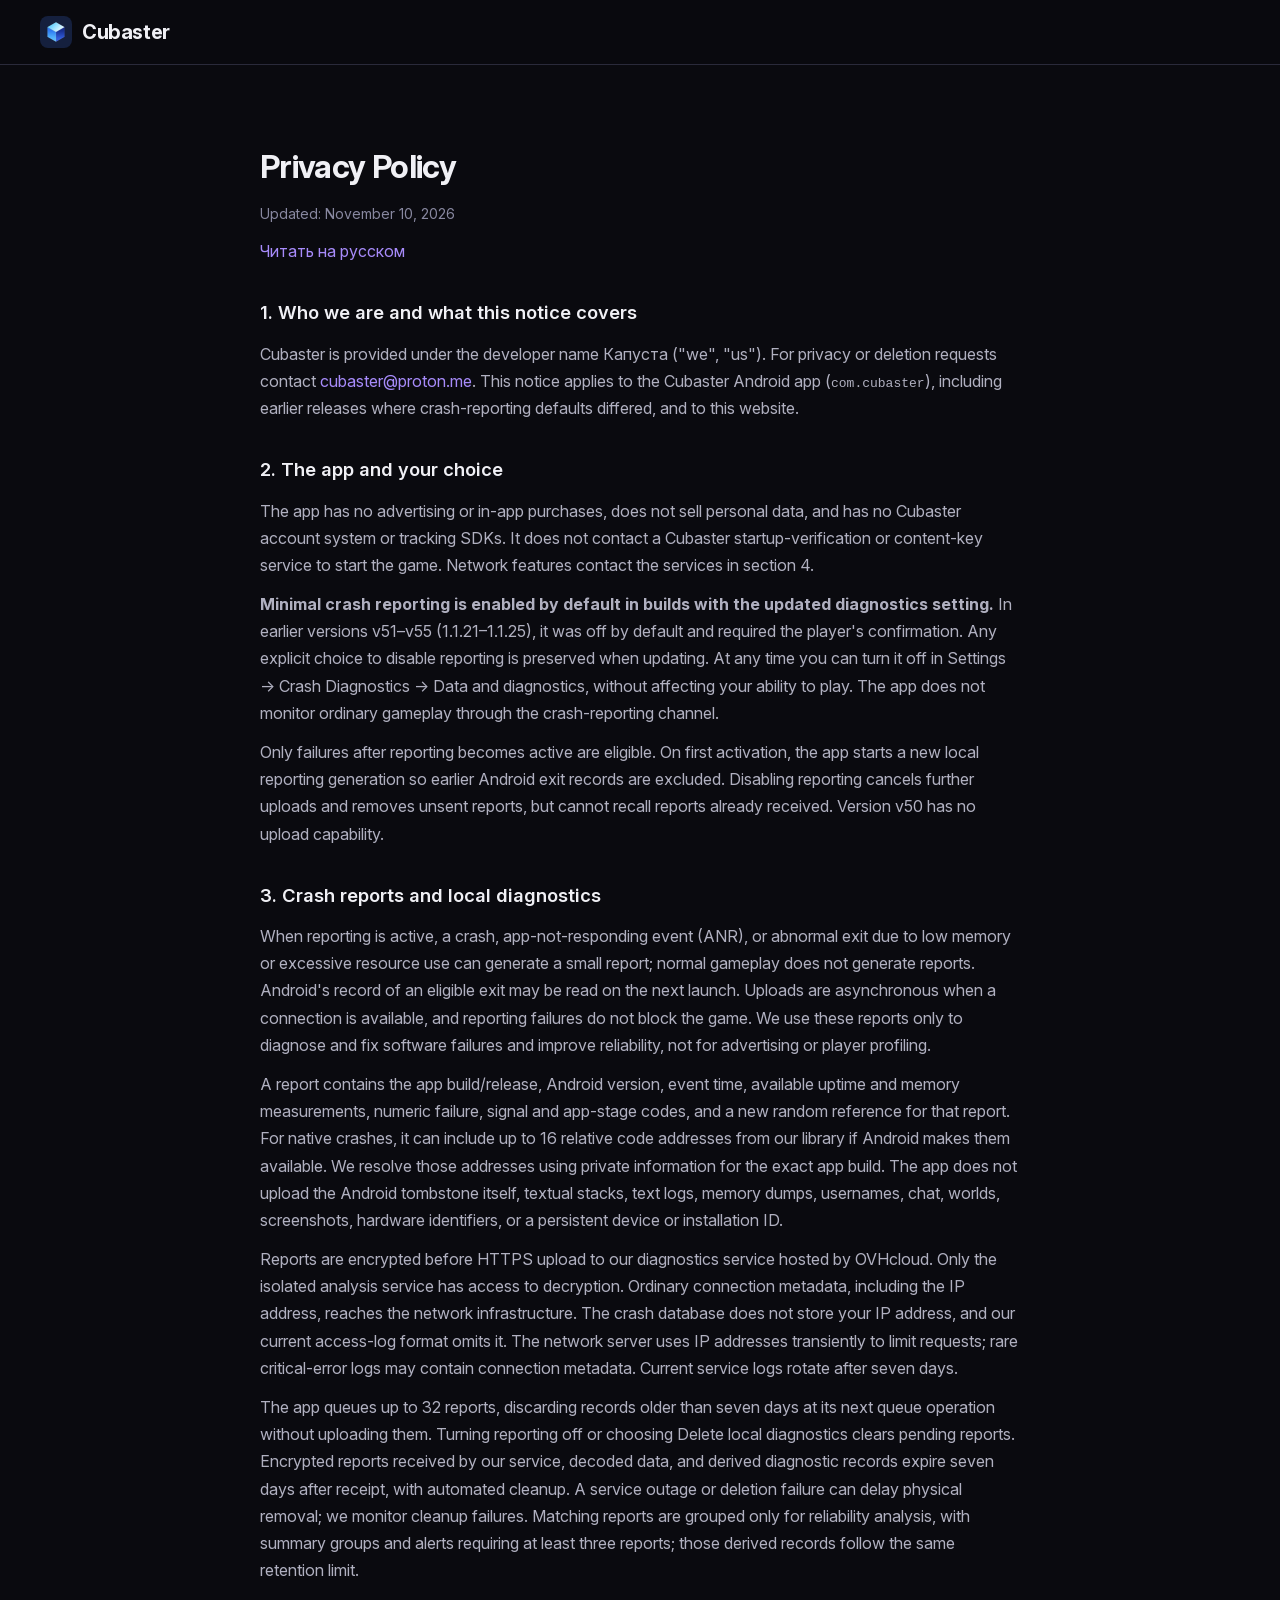
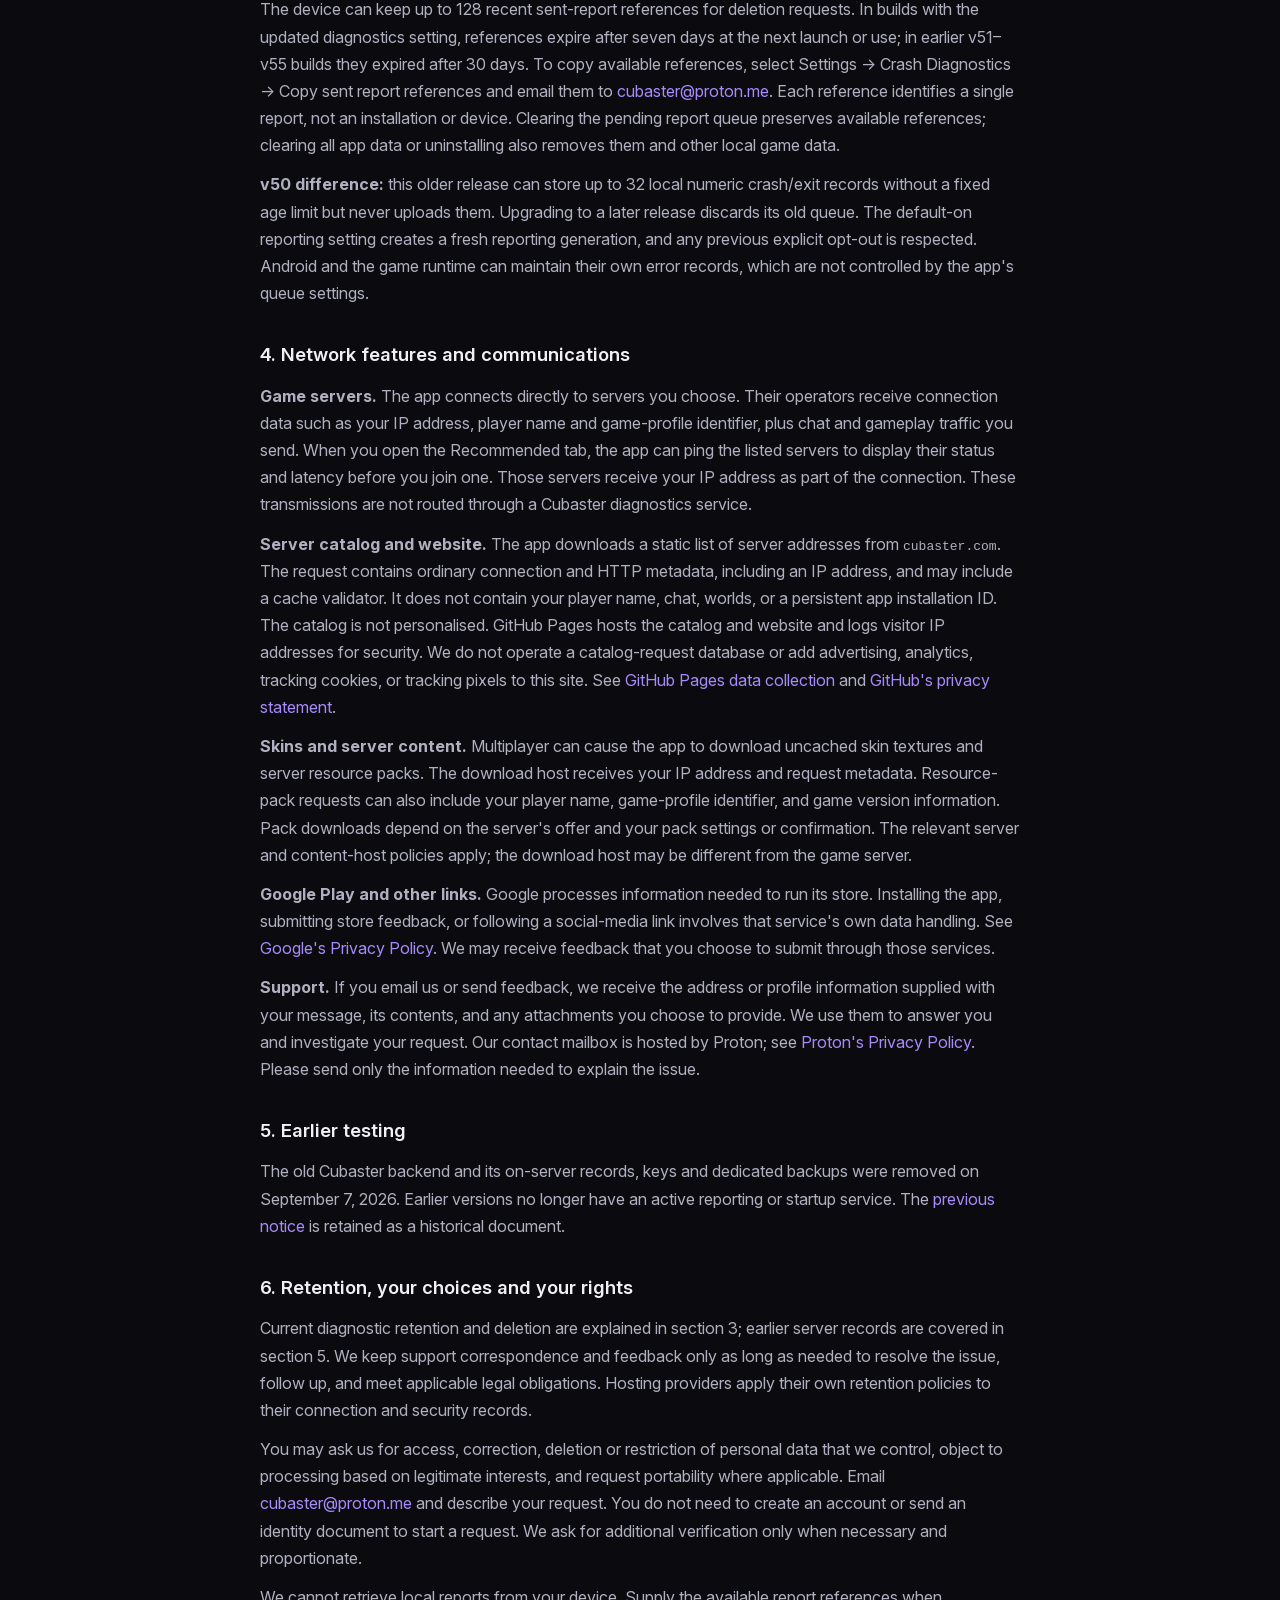
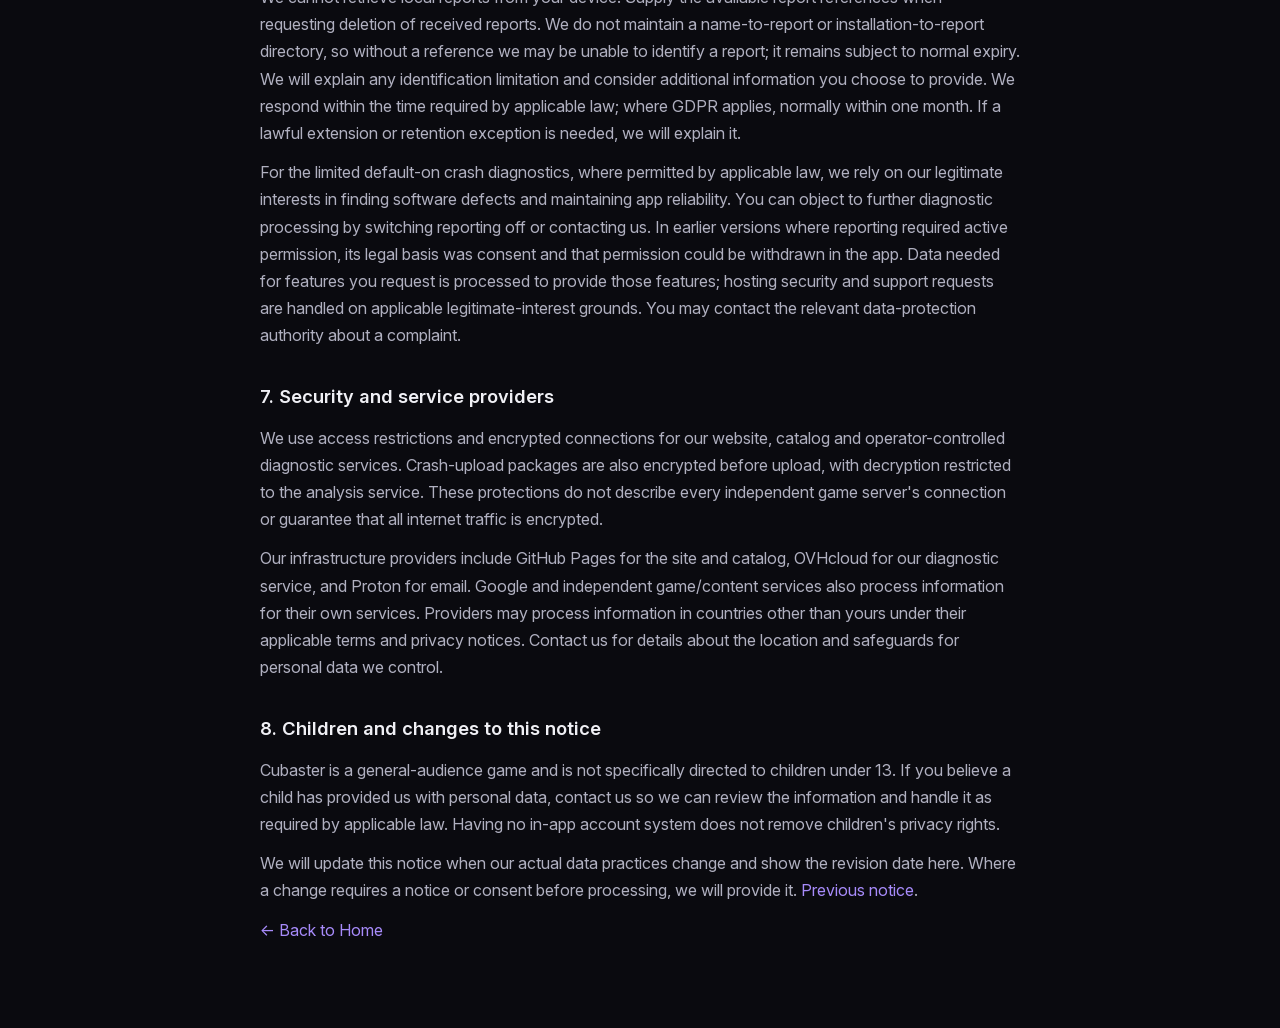
==== commit df1ed94c: "Deploy Cubaster 26.3 site" ====
--- a/privacy/index.html
+++ b/privacy/index.html
@@ -4,7 +4,7 @@
     <meta charset="UTF-8">
     <meta name="viewport" content="width=device-width, initial-scale=1.0">
     <title>Privacy Policy — Cubaster</title>
-    <meta name="description" content="Privacy information for Cubaster, including optional crash reporting and the current Google Play release.">
+    <meta name="description" content="Privacy information for Cubaster, including crash-only diagnostics, retention, and the current Google Play release.">
     <meta name="theme-color" content="#7c5cff">
     <link rel="canonical" href="https://cubaster.com/privacy">
     <link rel="alternate" hreflang="en" href="https://cubaster.com/privacy">
@@ -22,24 +22,24 @@
 <main class="section legal">
     <div class="legal-inner">
         <h1>Privacy Policy</h1>
-        <p class="legal-meta">Updated: October 2, 2026 · Current Google Play release: Cubaster 1.1.25</p>
+        <p class="legal-meta">Updated: November 10, 2026</p>
         <p><a href="/privacy/ru" lang="ru" hreflang="ru">Читать на русском</a></p>
 
         <h2>1. Who we are and what this notice covers</h2>
-        <p>Cubaster is provided under the developer name Капуста ("we", "us"). Contact us about privacy or deletion at <a href="mailto:cubaster@proton.me">cubaster@proton.me</a>. This notice covers the Cubaster Android app (<code>com.cubaster</code>), including the current release 1.1.25 available in Google Play, the earlier versions described below, and this website.</p>
+        <p>Cubaster is provided under the developer name Капуста ("we", "us"). For privacy or deletion requests contact <a href="mailto:cubaster@proton.me">cubaster@proton.me</a>. This notice applies to the Cubaster Android app (<code>com.cubaster</code>), including earlier releases where crash-reporting defaults differed, and to this website.</p>
 
         <h2>2. The app and your choice</h2>
         <p>The app has no advertising or in-app purchases, does not sell personal data, and has no Cubaster account system or tracking SDKs. It does not contact a Cubaster startup-verification or content-key service to start the game. Network features contact the services in section 4.</p>
-        <p><strong>Crash reporting is optional and off by default in v51 (1.1.21) and subsequent releases, including v55 (1.1.25).</strong> To enable it, choose Settings → Crash Diagnostics from the game’s main menu. On the Data and diagnostics screen that opens, turn on Send minimal crash reports and confirm the explanation. You can play without enabling it. Until you enable it, the app does not save reports in its numeric report queue or upload diagnostic reports to us.</p>
-        <p>Only subsequent failures are eligible. Enabling reporting clears the previous queue and excludes earlier Android exit records. Turning it off clears pending reports and cancels further uploads. Data already received by the server cannot be recalled by the switch. The v50 build has no upload capability and its switch cannot enable uploading.</p>
+        <p><strong>Minimal crash reporting is enabled by default in builds with the updated diagnostics setting.</strong> In earlier versions v51–v55 (1.1.21–1.1.25), it was off by default and required the player's confirmation. Any explicit choice to disable reporting is preserved when updating. At any time you can turn it off in Settings → Crash Diagnostics → Data and diagnostics, without affecting your ability to play. The app does not monitor ordinary gameplay through the crash-reporting channel.</p>
+        <p>Only failures after reporting becomes active are eligible. On first activation, the app starts a new local reporting generation so earlier Android exit records are excluded. Disabling reporting cancels further uploads and removes unsent reports, but cannot recall reports already received. Version v50 has no upload capability.</p>
 
         <h2>3. Crash reports and local diagnostics</h2>
-        <p>When reporting is enabled, a crash, an app-not-responding event (ANR), or an abnormal exit caused by low memory or excessive resource use can generate a small report. Android's record of that exit may be read on the next launch. Reports are queued and uploaded asynchronously when a connection is available; a reporting failure does not block the game. We use them to diagnose failures and improve reliability.</p>
+        <p>When reporting is active, a crash, app-not-responding event (ANR), or abnormal exit due to low memory or excessive resource use can generate a small report; normal gameplay does not generate reports. Android's record of an eligible exit may be read on the next launch. Uploads are asynchronous when a connection is available, and reporting failures do not block the game. We use these reports only to diagnose and fix software failures and improve reliability, not for advertising or player profiling.</p>
         <p>A report contains the app build/release, Android version, event time, available uptime and memory measurements, numeric failure, signal and app-stage codes, and a new random reference for that report. For native crashes, it can include up to 16 relative code addresses from our library if Android makes them available. We resolve those addresses using private information for the exact app build. The app does not upload the Android tombstone itself, textual stacks, text logs, memory dumps, usernames, chat, worlds, screenshots, hardware identifiers, or a persistent device or installation ID.</p>
         <p>Reports are encrypted before HTTPS upload to our diagnostics service hosted by OVHcloud. Only the isolated analysis service has access to decryption. Ordinary connection metadata, including the IP address, reaches the network infrastructure. The crash database does not store your IP address, and our current access-log format omits it. The network server uses IP addresses transiently to limit requests; rare critical-error logs may contain connection metadata. Current service logs rotate after seven days.</p>
-        <p>The queue holds at most 32 reports. Reports older than seven days are discarded at the next app/queue operation and are not uploaded. Turning reporting off or using Delete local diagnostics clears the pending queue and prevents earlier Android exits from recreating it. Received reports, decoded data and related analysis are retained for up to 30 days from receipt, with scheduled expiry cleanup. Matching reports are grouped for reliability analysis; summary groups and alerts require at least three reports.</p>
-        <p>For deletion requests, the device keeps up to 128 recent confirmed report references. To copy them, choose Settings → Crash Diagnostics from the game’s main menu. Scroll down in Data and diagnostics and select Copy sent report references, then email <a href="mailto:cubaster@proton.me">cubaster@proton.me</a>. These references identify individual reports, not your installation. References expire after 30 days and are removed on the next launch or use. Clearing the pending queue keeps these references available. Clearing all app storage or uninstalling removes them along with other local data, including worlds and settings.</p>
-        <p><strong>v50 difference:</strong> it can write local numeric crash/exit reports without enabling upload, up to 32 records with no fixed age limit. They remain until displaced, deleted in diagnostics, or app data is removed. It never uploads them. Upgrading from v50 to v51 or later discards that old queue and leaves reporting off. Android and the game runtime may keep separate local error records; the app's queue controls do not erase operating-system records.</p>
+        <p>The app queues up to 32 reports, discarding records older than seven days at its next queue operation without uploading them. Turning reporting off or choosing Delete local diagnostics clears pending reports. Encrypted reports received by our service, decoded data, and derived diagnostic records expire seven days after receipt, with automated cleanup. A service outage or deletion failure can delay physical removal; we monitor cleanup failures. Matching reports are grouped only for reliability analysis, with summary groups and alerts requiring at least three reports; those derived records follow the same retention limit.</p>
+        <p>The device can keep up to 128 recent sent-report references for deletion requests. In builds with the updated diagnostics setting, references expire after seven days at the next launch or use; in earlier v51–v55 builds they expired after 30 days. To copy available references, select Settings → Crash Diagnostics → Copy sent report references and email them to <a href="mailto:cubaster@proton.me">cubaster@proton.me</a>. Each reference identifies a single report, not an installation or device. Clearing the pending report queue preserves available references; clearing all app data or uninstalling also removes them and other local game data.</p>
+        <p><strong>v50 difference:</strong> this older release can store up to 32 local numeric crash/exit records without a fixed age limit but never uploads them. Upgrading to a later release discards its old queue. The default-on reporting setting creates a fresh reporting generation, and any previous explicit opt-out is respected. Android and the game runtime can maintain their own error records, which are not controlled by the app's queue settings.</p>
 
         <h2>4. Network features and communications</h2>
         <p><strong>Game servers.</strong> The app connects directly to servers you choose. Their operators receive connection data such as your IP address, player name and game-profile identifier, plus chat and gameplay traffic you send. When you open the Recommended tab, the app can ping the listed servers to display their status and latency before you join one. Those servers receive your IP address as part of the connection. These transmissions are not routed through a Cubaster diagnostics service.</p>
@@ -55,7 +55,7 @@
         <p>Current diagnostic retention and deletion are explained in section 3; earlier server records are covered in section 5. We keep support correspondence and feedback only as long as needed to resolve the issue, follow up, and meet applicable legal obligations. Hosting providers apply their own retention policies to their connection and security records.</p>
         <p>You may ask us for access, correction, deletion or restriction of personal data that we control, object to processing based on legitimate interests, and request portability where applicable. Email <a href="mailto:cubaster@proton.me">cubaster@proton.me</a> and describe your request. You do not need to create an account or send an identity document to start a request. We ask for additional verification only when necessary and proportionate.</p>
         <p>We cannot retrieve local reports from your device. Supply the available report references when requesting deletion of received reports. We do not maintain a name-to-report or installation-to-report directory, so without a reference we may be unable to identify a report; it remains subject to normal expiry. We will explain any identification limitation and consider additional information you choose to provide. We respond within the time required by applicable law; where GDPR applies, normally within one month. If a lawful extension or retention exception is needed, we will explain it.</p>
-        <p>Where a legal basis is required, optional diagnostic processing relies on your consent, which you can withdraw in the app without affecting earlier lawful processing. We process information necessary to provide features you request to perform that service; hosting security and handling support enquiries rely on our legitimate interests in operating and supporting the service, subject to your rights. You can contact the data-protection authority in your jurisdiction if you believe your rights have been infringed.</p>
+        <p>For the limited default-on crash diagnostics, where permitted by applicable law, we rely on our legitimate interests in finding software defects and maintaining app reliability. You can object to further diagnostic processing by switching reporting off or contacting us. In earlier versions where reporting required active permission, its legal basis was consent and that permission could be withdrawn in the app. Data needed for features you request is processed to provide those features; hosting security and support requests are handled on applicable legitimate-interest grounds. You may contact the relevant data-protection authority about a complaint.</p>
 
         <h2>7. Security and service providers</h2>
         <p>We use access restrictions and encrypted connections for our website, catalog and operator-controlled diagnostic services. Crash-upload packages are also encrypted before upload, with decryption restricted to the analysis service. These protections do not describe every independent game server's connection or guarantee that all internet traffic is encrypted.</p>
